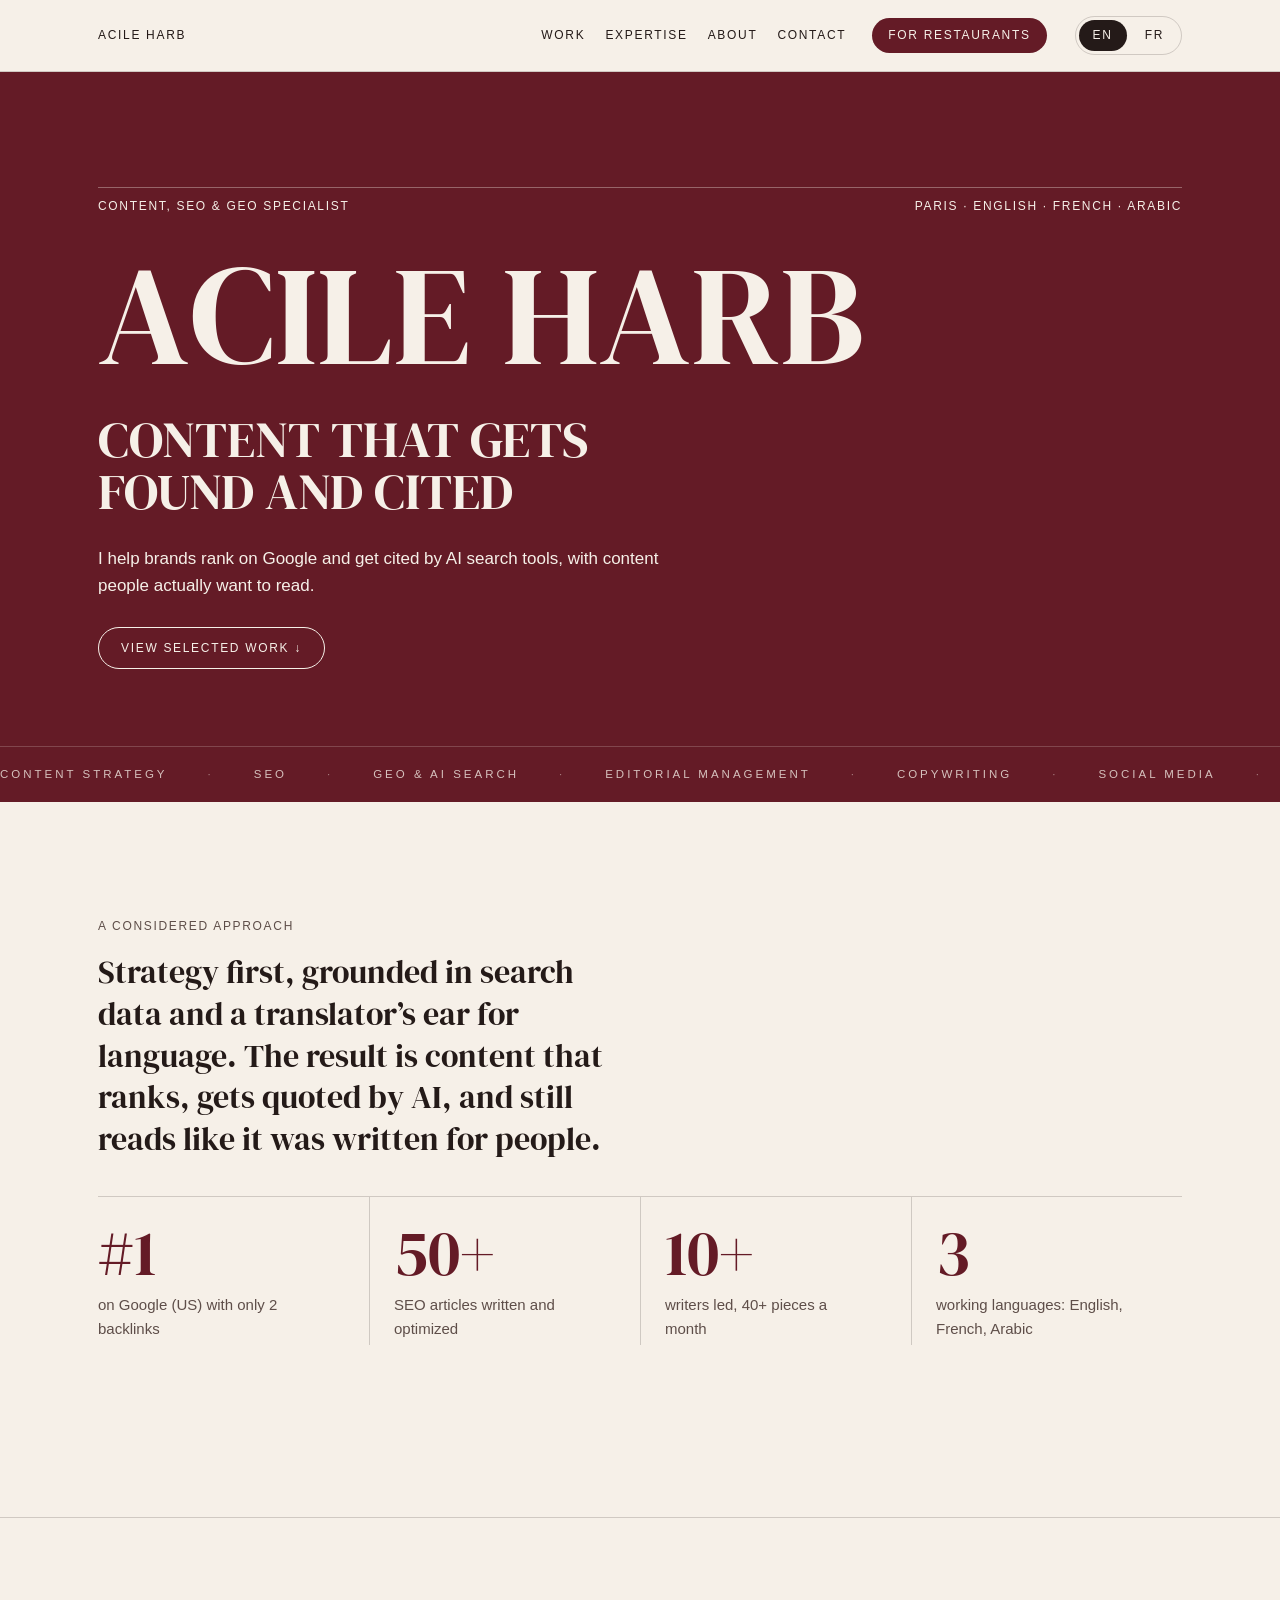
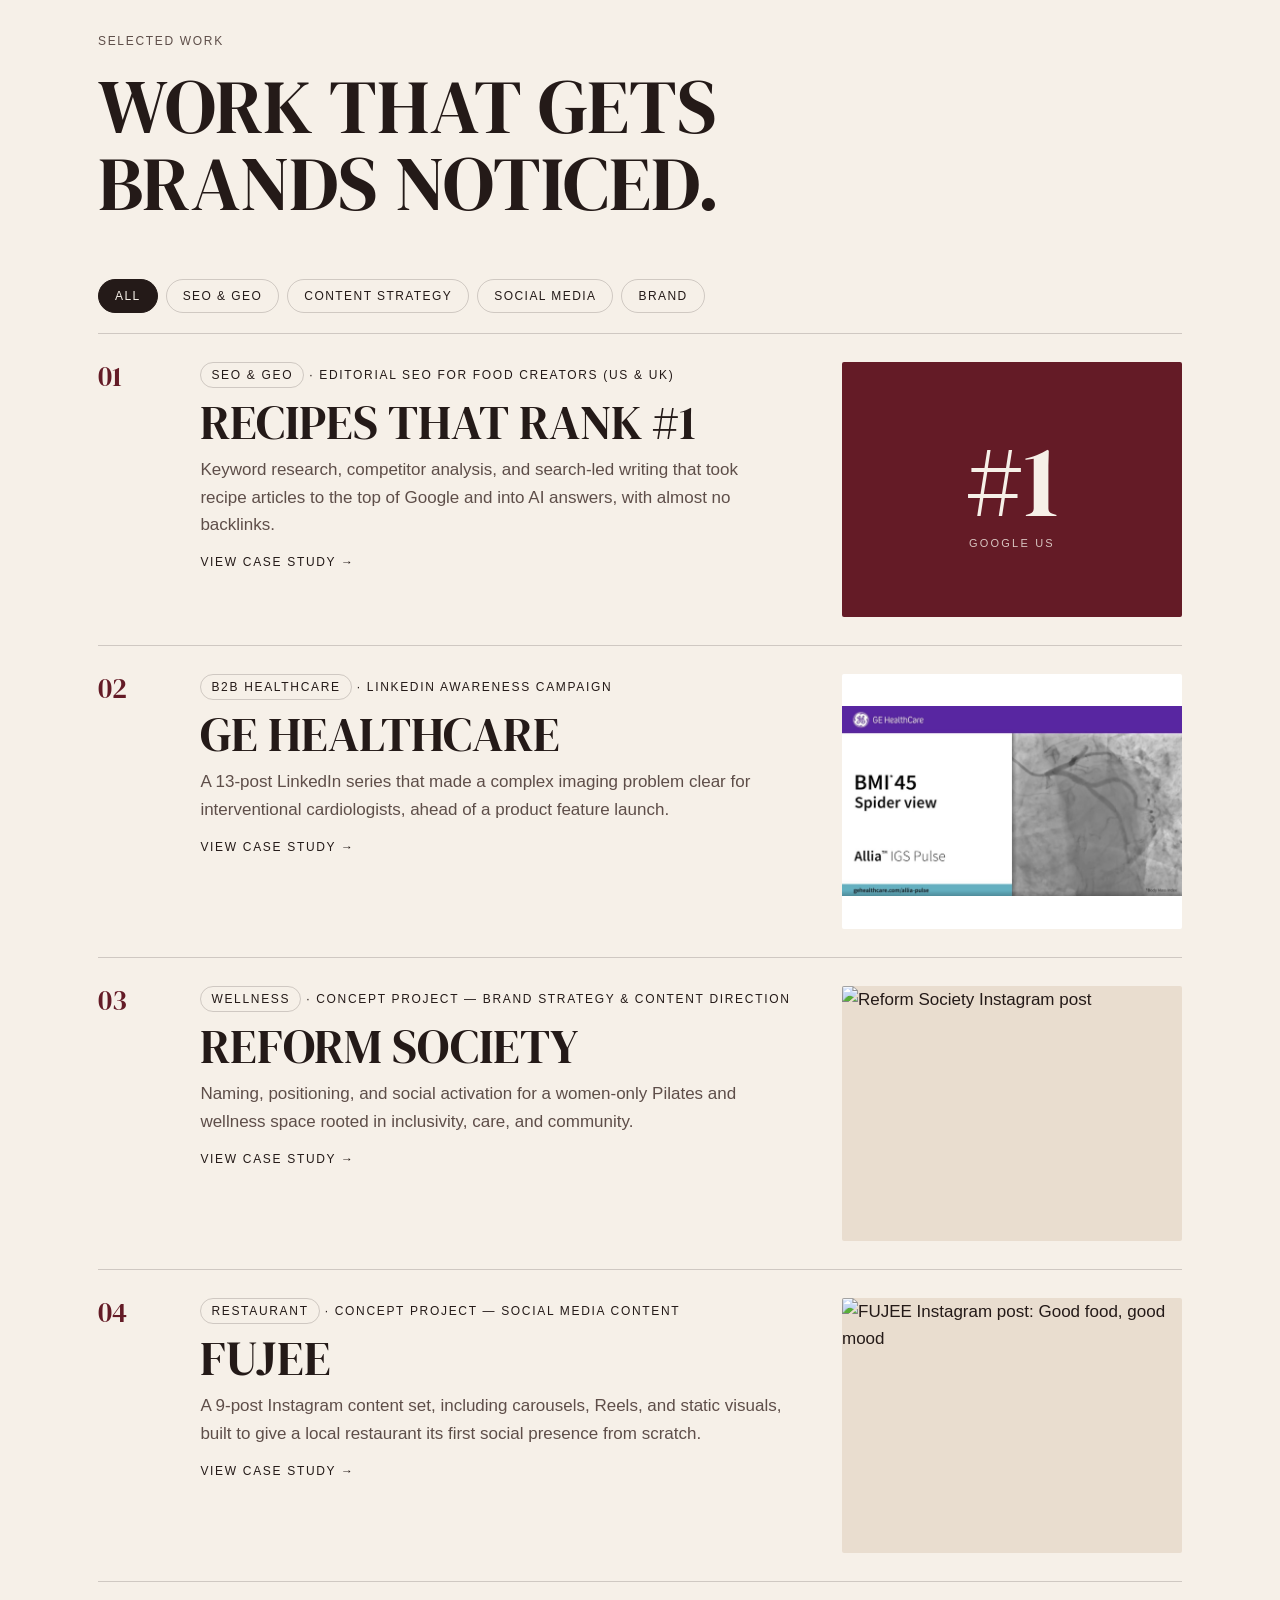
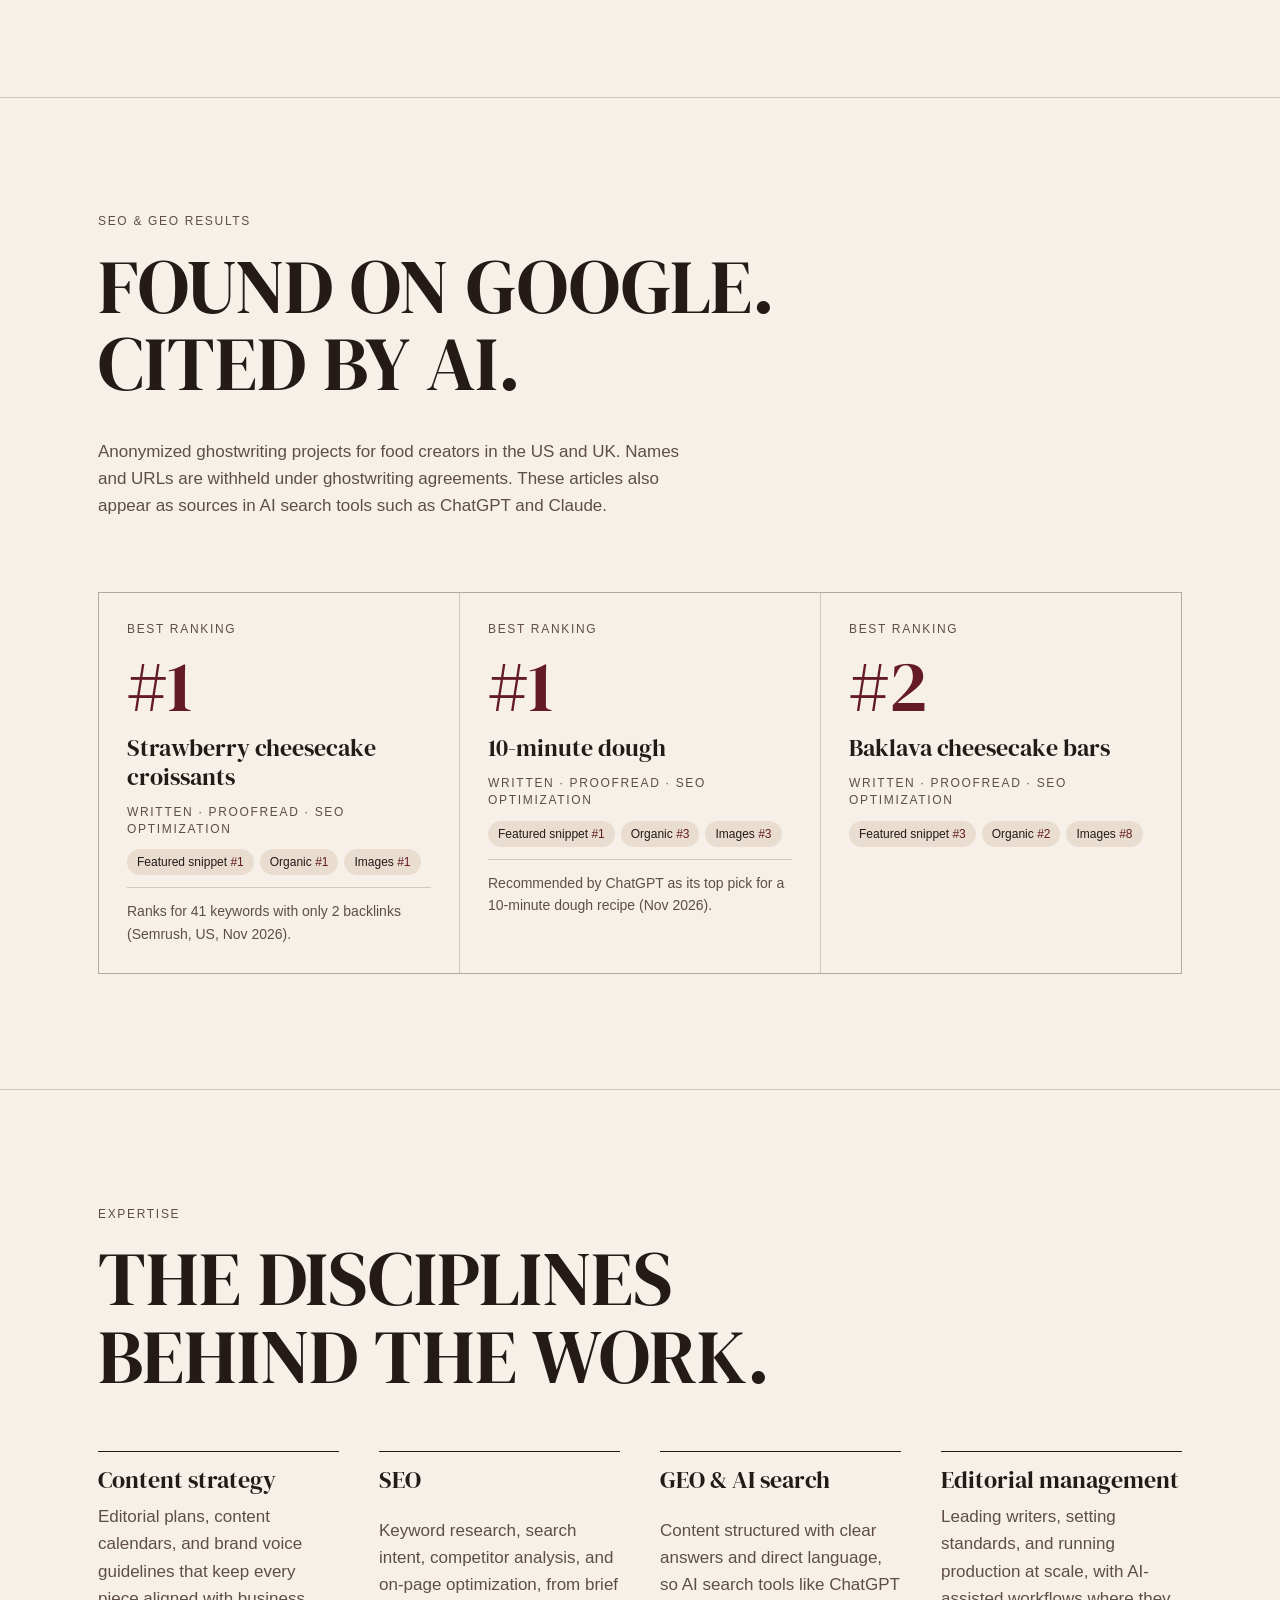
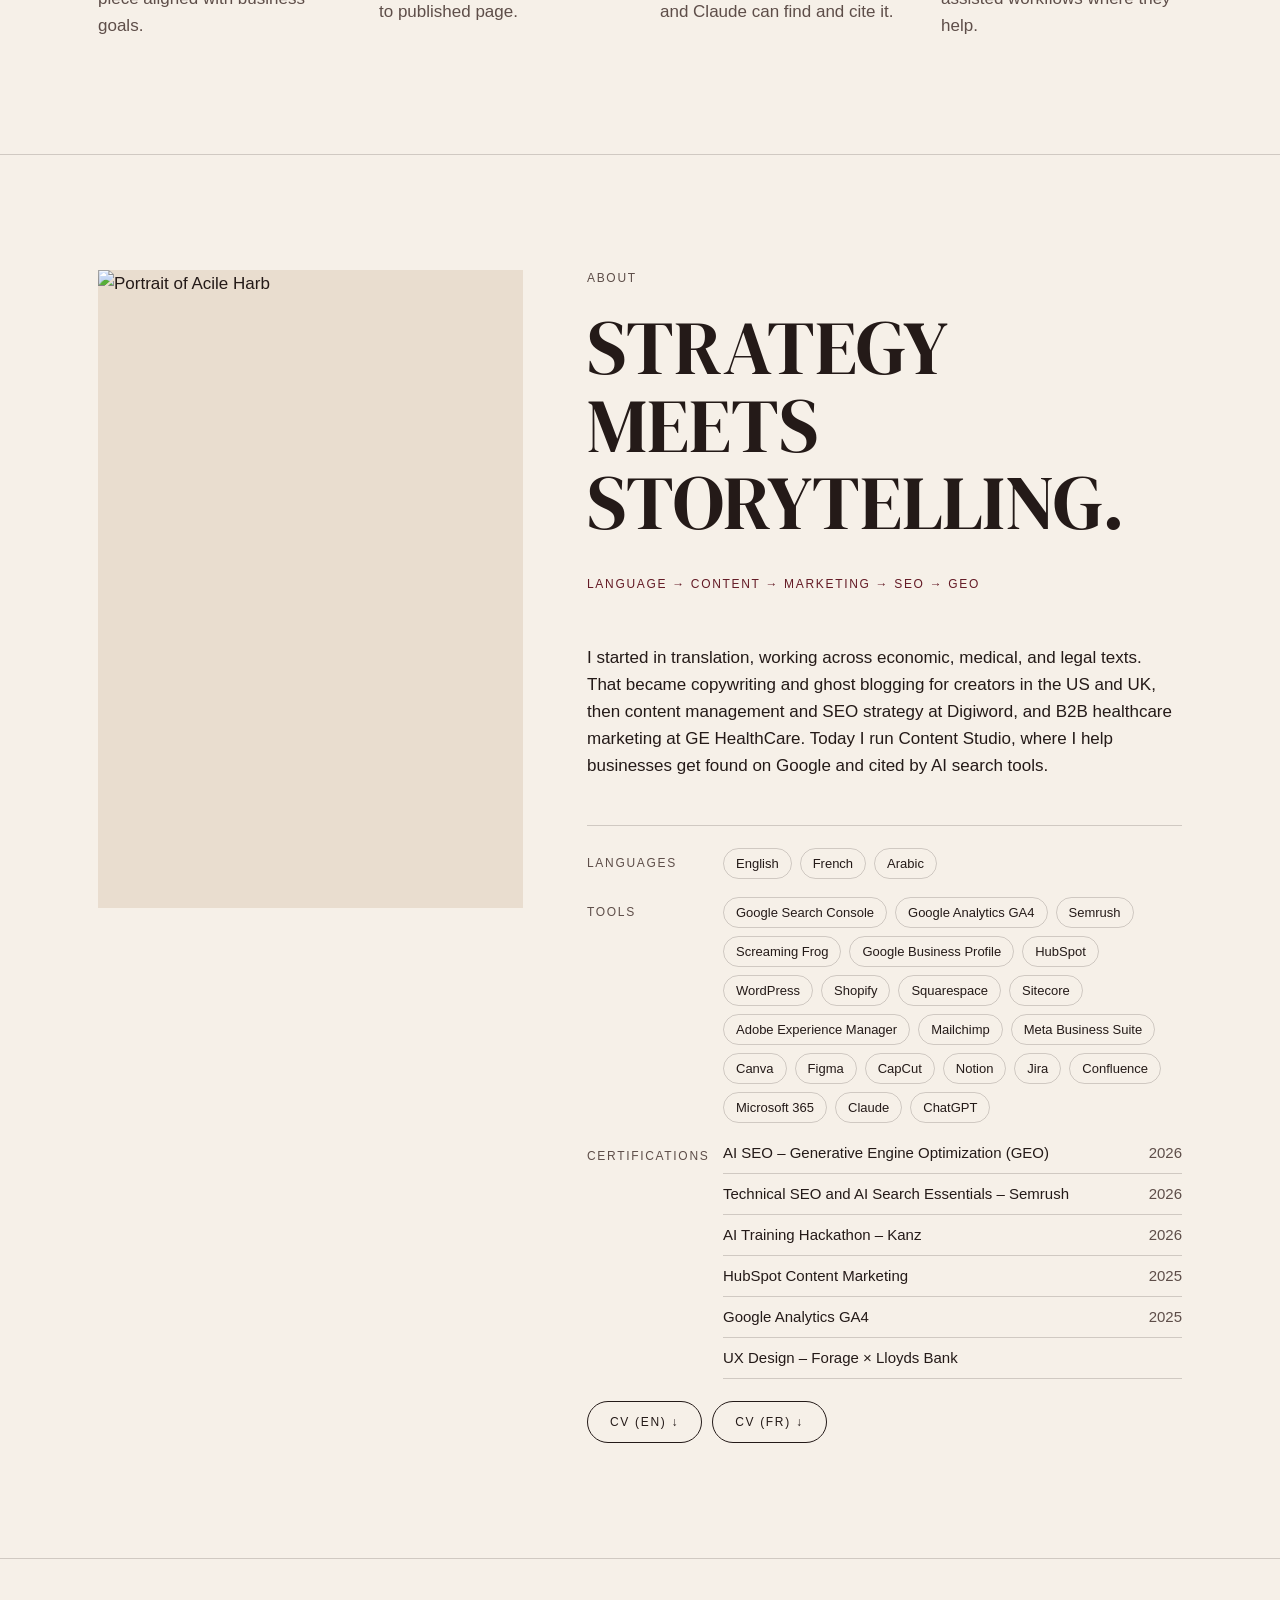
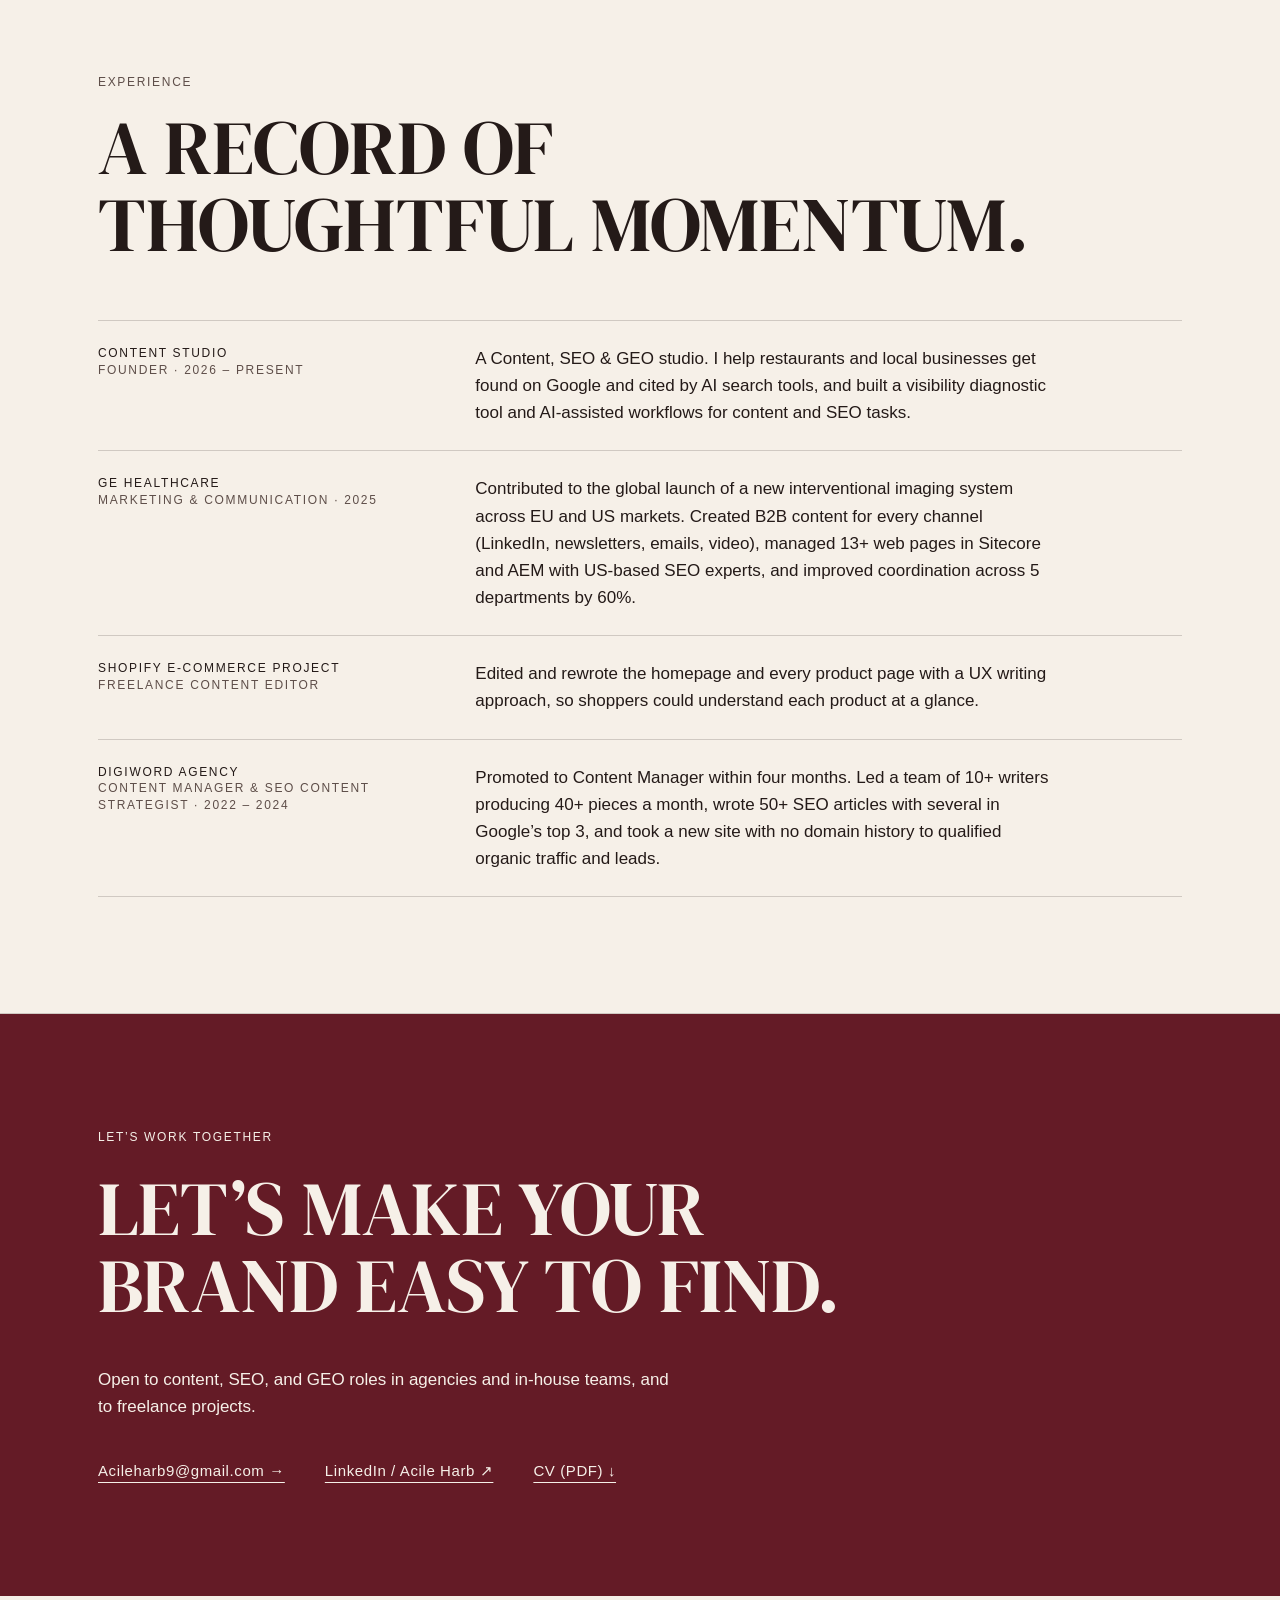
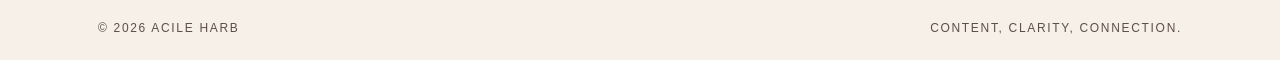
==== index.html @ 0e9652c8 "Image d'aperçu (LinkedIn) : Content, SEO & GEO Co-Authored-By: Claude Opus 5.5 <noreply@anthropic.co" ====
<!doctype html>
<html lang="en">
<head>
<meta charset="utf-8">
<meta name="viewport" content="width=device-width, initial-scale=1, viewport-fit=cover">
<title>Acile Harb — Content, SEO &amp; GEO</title>
<meta name="description" content="Acile Harb, Content, SEO & GEO specialist in Paris. Content that ranks on Google and gets cited by AI search tools.">
<meta property="og:title" content="Acile Harb — Content, SEO &amp; GEO">
<meta property="og:description" content="Content that ranks on Google and gets cited by AI search tools.">
<link rel="alternate" hreflang="en" href="https://acileharb.github.io/portfolio/">
<link rel="alternate" hreflang="fr" href="https://acileharb.github.io/portfolio/fr/">
<meta property="og:image" content="https://acileharb.github.io/portfolio/assets/img/og-image.png">
<meta property="og:image:width" content="1200">
<meta property="og:image:height" content="627">
<meta name="twitter:card" content="summary_large_image">
<link rel="preconnect" href="https://fonts.googleapis.com">
<link rel="stylesheet" href="https://fonts.googleapis.com/css2?family=DM+Serif+Display:ital@0;1&display=swap">
<link rel="stylesheet" href="https://api.fontshare.com/v2/css?f[]=satoshi@400,500&display=swap">
<link rel="stylesheet" href="assets/style.css?v=24">
</head>
<body>

<header class="site-header">
  <div class="wrap">
    <a href="index.html" class="label">Acile Harb</a>
    <nav class="label" aria-label="Main">
      <a href="#selected-work">Work</a>
      <a href="#expertise">Expertise</a>
      <a href="#about">About</a>
      <a href="#contact">Contact</a>
      <a class="nav-cta" href="restaurants.html"><span class="nav-long">For </span>restaurants</a>
      <span class="lang"><span aria-current="true">EN</span><a href="fr/index.html" hreflang="fr" lang="fr">FR</a></span>
    </nav>
  </div>
</header>

<section class="hero">
  <div class="wrap">
    <div class="rule label fade"><span>Content, SEO &amp; GEO specialist</span><span>Paris · English · French · Arabic</span></div>
    <h1 class="display" data-split>Acile Harb</h1>
    <p class="sub fade">Content that gets<br>found and cited</p>
    <p class="fade">I help brands rank on Google and get cited by AI search tools, with content people actually want to read.</p>
    <a class="btn fade" href="#selected-work">View selected work ↓</a>
  </div>
  <div class="tick" aria-hidden="true"><div class="tick-track"><span>Content strategy</span><span>SEO</span><span>GEO &amp; AI search</span><span>Editorial management</span><span>Copywriting</span><span>Social media</span><span>Content strategy</span><span>SEO</span><span>GEO &amp; AI search</span><span>Editorial management</span><span>Copywriting</span><span>Social media</span><span>Content strategy</span><span>SEO</span><span>GEO &amp; AI search</span><span>Editorial management</span><span>Copywriting</span><span>Social media</span><span>Content strategy</span><span>SEO</span><span>GEO &amp; AI search</span><span>Editorial management</span><span>Copywriting</span><span>Social media</span></div></div>
</section>

<section class="block">
  <div class="wrap block-head">
    <span class="label muted reveal">A considered approach</span>
    <p class="lede reveal" style="max-width:36ch;--d:.1s">Strategy first, grounded in search data and a translator’s ear for language. The result is content that ranks, gets quoted by AI, and still reads like it was written for people.</p>
    <div class="stats">
      <div class="stat reveal"><b data-count="1" data-from="9" data-prefix="#">#1</b><span>on Google (US) with only 2 backlinks</span></div>
      <div class="stat reveal" style="--d:.08s"><b data-count="50" data-suffix="+">50+</b><span>SEO articles written and optimized</span></div>
      <div class="stat reveal" style="--d:.16s"><b data-count="10" data-suffix="+">10+</b><span>writers led, 40+ pieces a month</span></div>
      <div class="stat reveal" style="--d:.24s"><b data-count="3">3</b><span>working languages: English, French, Arabic</span></div>
    </div>
  </div>
</section>

<section class="block" id="selected-work">
  <div class="wrap">
    <div class="block-head">
      <span class="label muted reveal">Selected work</span>
      <h2 class="display reveal">Work that gets brands noticed.</h2>
    </div>

    <div class="chips" role="group" aria-label="Filter projects">
      <button class="chip" data-filter="all" aria-pressed="true">All</button>
      <button class="chip" data-filter="seo" aria-pressed="false">SEO &amp; GEO</button>
      <button class="chip" data-filter="content" aria-pressed="false">Content strategy</button>
      <button class="chip" data-filter="social" aria-pressed="false">Social media</button>
      <button class="chip" data-filter="brand" aria-pressed="false">Brand</button>
    </div>

    <div class="work">
      <a class="work-item reveal" href="projets/seo-editorial.html" data-cat="seo content">
        <span class="num">01</span>
        <div class="meta">
          <span class="label"><span class="tag">SEO &amp; GEO</span> · Editorial SEO for food creators (US &amp; UK)</span>
          <h3>Recipes that rank #1</h3>
          <p>Keyword research, competitor analysis, and search-led writing that took recipe articles to the top of Google and into AI answers, with almost no backlinks.</p>
          <span class="label go">View case study →</span>
        </div>
        <div class="cover cover-type"><span>#1</span><small>Google US</small></div>
      </a>

      <a class="work-item reveal" href="projets/ge-healthcare.html" data-cat="content social">
        <span class="num">02</span>
        <div class="meta">
          <span class="label"><span class="tag">B2B healthcare</span> · LinkedIn awareness campaign</span>
          <h3>GE HealthCare</h3>
          <p>A 13-post LinkedIn series that made a complex imaging problem clear for interventional cardiologists, ahead of a product feature launch.</p>
          <span class="label go">View case study →</span>
        </div>
        <div class="cover cover-wide"><img src="assets/img/ge/post-1.jpg" alt="GE HealthCare Allia IGS Pulse LinkedIn visual: BMI 45 spider view" loading="lazy"></div>
      </a>

      <a class="work-item reveal" href="projets/reform-society.html" data-cat="brand social">
        <span class="num">03</span>
        <div class="meta">
          <span class="label"><span class="tag">Wellness</span> · Concept project — Brand strategy &amp; content direction</span>
          <h3>Reform Society</h3>
          <p>Naming, positioning, and social activation for a women-only Pilates and wellness space rooted in inclusivity, care, and community.</p>
          <span class="label go">View case study →</span>
        </div>
        <div class="cover"><img src="https://framerusercontent.com/images/gl4YspVm76AhEILXNoZHCLfUjk.png?width=1080&height=1350" alt="Reform Society Instagram post" loading="lazy"></div>
      </a>

      <a class="work-item reveal" href="projets/fujee.html" data-cat="social brand">
        <span class="num">04</span>
        <div class="meta">
          <span class="label"><span class="tag">Restaurant</span> · Concept project — Social media content</span>
          <h3>Fujee</h3>
          <p>A 9-post Instagram content set, including carousels, Reels, and static visuals, built to give a local restaurant its first social presence from scratch.</p>
          <span class="label go">View case study →</span>
        </div>
        <div class="cover"><img src="https://framerusercontent.com/images/0LRvVTp5ZH6KFp5UvTbIHyWdmE.png?width=1254&height=1254" alt="FUJEE Instagram post: Good food, good mood" loading="lazy"></div>
      </a>
    </div>
  </div>
</section>

<section class="block">
  <div class="wrap">
    <div class="block-head">
      <span class="label muted reveal">SEO &amp; GEO results</span>
      <h2 class="display reveal">Found on Google. Cited by AI.</h2>
      <p class="muted reveal">Anonymized ghostwriting projects for food creators in the US and UK. Names and URLs are withheld under ghostwriting agreements. These articles also appear as sources in AI search tools such as ChatGPT and Claude.</p>
    </div>
    <div class="results">
      <div class="result reveal">
        <span class="label muted">Best ranking</span>
        <span class="rank" data-count="1" data-from="9" data-prefix="#">#1</span>
        <h3>Strawberry cheesecake croissants</h3>
        <p class="label muted">Written · Proofread · SEO optimization</p>
        <div class="ranks"><span>Featured snippet <b>#1</b></span><span>Organic <b>#1</b></span><span>Images <b>#1</b></span></div>
        <p class="result-note">Ranks for 41 keywords with only 2 backlinks (Semrush, US, Nov 2026).</p>
      </div>
      <div class="result reveal" style="--d:.1s">
        <span class="label muted">Best ranking</span>
        <span class="rank" data-count="1" data-from="9" data-prefix="#">#1</span>
        <h3>10-minute dough</h3>
        <p class="label muted">Written · Proofread · SEO optimization</p>
        <div class="ranks"><span>Featured snippet <b>#1</b></span><span>Organic <b>#3</b></span><span>Images <b>#3</b></span></div>
        <p class="result-note">Recommended by ChatGPT as its top pick for a 10-minute dough recipe (Nov 2026).</p>
      </div>
      <div class="result reveal" style="--d:.2s">
        <span class="label muted">Best ranking</span>
        <span class="rank" data-count="2" data-from="9" data-prefix="#">#2</span>
        <h3>Baklava cheesecake bars</h3>
        <p class="label muted">Written · Proofread · SEO optimization</p>
        <div class="ranks"><span>Featured snippet <b>#3</b></span><span>Organic <b>#2</b></span><span>Images <b>#8</b></span></div>
      </div>
    </div>
  </div>
</section>

<section class="block" id="expertise">
  <div class="wrap">
    <div class="block-head">
      <span class="label muted">Expertise</span>
      <h2 class="display reveal">The disciplines behind the work.</h2>
    </div>
    <div class="expertise">
      <div class="reveal"><h3>Content strategy</h3><p>Editorial plans, content calendars, and brand voice guidelines that keep every piece aligned with business goals.</p></div>
      <div class="reveal" style="--d:.08s"><h3>SEO</h3><p>Keyword research, search intent, competitor analysis, and on-page optimization, from brief to published page.</p></div>
      <div class="reveal" style="--d:.16s"><h3>GEO &amp; AI search</h3><p>Content structured with clear answers and direct language, so AI search tools like ChatGPT and Claude can find and cite it.</p></div>
      <div class="reveal" style="--d:.24s"><h3>Editorial management</h3><p>Leading writers, setting standards, and running production at scale, with AI-assisted workflows where they help.</p></div>
    </div>
  </div>
</section>

<section class="block" id="about">
  <div class="wrap about">
    <img class="reveal" data-tilt src="https://framerusercontent.com/images/aFJLXjj2TDyu7xlsojrr72pBaU.png?width=1023&height=1537" alt="Portrait of Acile Harb" loading="lazy">
    <div class="reveal" style="display:grid;gap:22px;min-width:0;--d:.15s">
      <span class="label muted">About</span>
      <h2 class="display">Strategy meets storytelling.</h2>
      <p class="label" style="color:var(--wine)">Language → Content → Marketing → SEO → GEO</p>
      <p>I started in translation, working across economic, medical, and legal texts. That became copywriting and ghost blogging for creators in the US and UK, then content management and SEO strategy at Digiword, and B2B healthcare marketing at GE HealthCare. Today I run Content Studio, where I help businesses get found on Google and cited by AI search tools.</p>
      <dl class="about-facts">
        <div><dt class="label muted">Languages</dt><dd><ul class="chips-list"><li>English</li><li>French</li><li>Arabic</li></ul></dd></div>
        <div><dt class="label muted">Tools</dt><dd><ul class="chips-list"><li>Google Search Console</li><li>Google Analytics GA4</li><li>Semrush</li><li>Screaming Frog</li><li>Google Business Profile</li><li>HubSpot</li><li>WordPress</li><li>Shopify</li><li>Squarespace</li><li>Sitecore</li><li>Adobe Experience Manager</li><li>Mailchimp</li><li>Meta Business Suite</li><li>Canva</li><li>Figma</li><li>CapCut</li><li>Notion</li><li>Jira</li><li>Confluence</li><li>Microsoft 365</li><li>Claude</li><li>ChatGPT</li></ul></dd></div>
        <div><dt class="label muted">Certifications</dt><dd><ul class="cert-list"><li>AI SEO – Generative Engine Optimization (GEO) <span>2026</span></li><li>Technical SEO and AI Search Essentials – Semrush <span>2026</span></li><li>AI Training Hackathon – Kanz <span>2026</span></li><li>HubSpot Content Marketing <span>2025</span></li><li>Google Analytics GA4 <span>2025</span></li><li>UX Design – Forage × Lloyds Bank</li></ul></dd></div>
      </dl>
      <div class="downloads">
        <a class="btn btn-dark" href="assets/cv/Acile_Harb_CV_EN.pdf" target="_blank" rel="noopener">CV (EN) ↓</a>
        <a class="btn btn-dark" href="assets/cv/Acile_Harb_CV_FR.pdf" target="_blank" rel="noopener">CV (FR) ↓</a>
      </div>
    </div>
  </div>
</section>

<section class="block">
  <div class="wrap">
    <div class="block-head">
      <span class="label muted">Experience</span>
      <h2 class="display reveal">A record of thoughtful momentum.</h2>
    </div>
    <div class="xp">
      <div class="reveal">
        <p class="label">Content Studio<br><span class="muted">Founder · 2026 – present</span></p>
        <p>A Content, SEO &amp; GEO studio. I help restaurants and local businesses get found on Google and cited by AI search tools, and built a visibility diagnostic tool and AI-assisted workflows for content and SEO tasks.</p>
      </div>
      <div class="reveal">
        <p class="label">GE HealthCare<br><span class="muted">Marketing &amp; communication · 2025</span></p>
        <p>Contributed to the global launch of a new interventional imaging system across EU and US markets. Created B2B content for every channel (LinkedIn, newsletters, emails, video), managed 13+ web pages in Sitecore and AEM with US-based SEO experts, and improved coordination across 5 departments by 60%.</p>
      </div>
      <div class="reveal">
        <p class="label">Shopify e-commerce project<br><span class="muted">Freelance content editor</span></p>
        <p>Edited and rewrote the homepage and every product page with a UX writing approach, so shoppers could understand each product at a glance.</p>
      </div>
      <div class="reveal">
        <p class="label">Digiword Agency<br><span class="muted">Content manager &amp; SEO content strategist · 2022 – 2024</span></p>
        <p>Promoted to Content Manager within four months. Led a team of 10+ writers producing 40+ pieces a month, wrote 50+ SEO articles with several in Google’s top 3, and took a new site with no domain history to qualified organic traffic and leads.</p>
      </div>
    </div>
  </div>
</section>

<section class="contact" id="contact">
  <div class="wrap">
    <span class="label">Let’s work together</span>
    <h2 class="display reveal">Let’s make your brand easy to find.</h2>
    <p>Open to content, SEO, and GEO roles in agencies and in-house teams, and to freelance projects.</p>
    <div class="links">
      <a class="mail" href="mailto:acileharb9@gmail.com">Acileharb9@gmail.com →</a>
      <a class="mail" href="https://www.linkedin.com/in/acile-harb" target="_blank" rel="noopener">LinkedIn / Acile Harb ↗</a>
      <a class="mail" href="assets/cv/Acile_Harb_CV_EN.pdf" target="_blank" rel="noopener">CV (PDF) ↓</a>
    </div>
  </div>
</section>

<footer class="site-footer label muted">
  <div class="wrap"><span>© 2026 Acile Harb</span><span>Content, clarity, connection.</span></div>
</footer>

<script src="assets/site.js?v=24" defer></script>
</body>
</html>
---- assets/style.css ----
/* Acile Harb — portfolio
   Layout: editorial single column, burgundy hero band, paper ground, numbered sections. */
:root {
  --paper: #F6F0E8;
  --sand: #E9DDCF;
  --ink: #241A18;
  --ink-soft: #5E4E49;
  --wine: #641B26;
  --wine-ink: #F6F0E8;
  --line: rgba(36, 26, 24, .18);
  --display: "DM Serif Display", Georgia, "Times New Roman", serif;
  --body: "Satoshi", "Helvetica Neue", Arial, sans-serif;
  --max: 1180px;
  --gutter: clamp(16px, 4vw, 48px);
}
@media (prefers-color-scheme: dark) {
  :root:not([data-theme="light"]) {
    --paper: #1C1413; --sand: #2A1F1D; --ink: #F1E8DE; --ink-soft: #BFAFA6;
    --wine: #7A2532; --wine-ink: #F6F0E8; --line: rgba(241, 232, 222, .18);
    color-scheme: dark;
  }
}
:root[data-theme="dark"] {
  --paper: #1C1413; --sand: #2A1F1D; --ink: #F1E8DE; --ink-soft: #BFAFA6;
  --wine: #7A2532; --wine-ink: #F6F0E8; --line: rgba(241, 232, 222, .18);
  color-scheme: dark;
}

* { box-sizing: border-box; }
[hidden] { display: none !important; }
html { scroll-behavior: smooth; }
body {
  margin: 0; background: var(--paper); color: var(--ink);
  font: 400 17px/1.6 var(--body);
  -webkit-font-smoothing: antialiased;
}
img, video { max-width: 100%; display: block; }
a { color: inherit; }
a:focus-visible, button:focus-visible { outline: 2px solid var(--wine); outline-offset: 3px; }

.wrap { max-width: var(--max); margin: 0 auto; padding-inline: var(--gutter); }

/* Labels & type scale */
.label {
  font: 500 12px/1.4 var(--body); letter-spacing: .14em; text-transform: uppercase;
}
.display {
  font-family: var(--display); font-weight: 400; line-height: 1.02;
  letter-spacing: 0; text-wrap: balance; margin: 0;
}
h2.display { font-size: clamp(38px, 6vw, 76px); text-transform: uppercase; }
h3 { font: 400 24px/1.2 var(--display); margin: 0; }
.lede {
  font: 400 clamp(22px, 2.6vw, 32px)/1.3 var(--display);
  max-width: 30ch; margin: 0; text-wrap: balance;
}
p { max-width: 62ch; }
.muted { color: var(--ink-soft); }

/* Header */
.site-header {
  position: sticky; top: env(safe-area-inset-top, 0px); z-index: 10;
  background: var(--paper); border-bottom: 1px solid var(--line);
}
.site-header .wrap { display: flex; justify-content: space-between; align-items: center; gap: 16px; padding-block: 16px; }
.site-header a { text-decoration: none; }
.site-header nav { display: flex; gap: 20px; flex-wrap: wrap; }
.site-header nav a:hover { color: var(--wine); }
.site-header nav { align-items: center; }
.nav-cta {
  margin-left: 6px; padding: 9px 16px; border-radius: 999px; text-decoration: none;
  background: var(--wine); color: var(--wine-ink) !important; transition: background .2s, transform .2s;
}
.nav-cta:hover { background: var(--ink); transform: translateY(-1px); }
.pillars .btn-cta { margin-top: 10px; padding: 11px 18px; font-size: 11px; letter-spacing: .12em; white-space: nowrap; justify-self: start; }
.hero-ctas { display: flex; flex-wrap: wrap; gap: 12px; }
.btn-solid { background: var(--wine-ink); color: var(--wine); border-color: var(--wine-ink); }
.hero .btn-solid:hover { background: transparent; color: var(--wine-ink); }
@media (max-width: 760px) {
  .site-header .wrap > a { white-space: nowrap; }
  .site-header nav { flex-wrap: nowrap; gap: 8px; }
  .site-header nav > a:not(.nav-cta) { display: none; }
  .nav-cta { margin-left: 0; padding: 8px 12px; font-size: 10px; white-space: nowrap; }
  .lang { margin-left: 0; }
  .lang > * { padding: 6px 10px; }
  .nav-long { display: none; }
  .site-header .wrap > a { letter-spacing: .1em; }
}
.lang { display: inline-flex; gap: 4px; padding: 3px; margin-left: 8px; border: 1px solid var(--line); border-radius: 999px; }
.lang > * { padding: 7px 14px; border-radius: 999px; text-decoration: none; transition: background .2s, color .2s; }
.lang [aria-current] { background: var(--ink); color: var(--paper); }
.lang a:hover { background: var(--sand); color: var(--ink); }
@media (max-width: 560px) { .site-header nav { gap: 12px; font-size: 11px; } }

/* Hero */
.hero { background: var(--wine); color: var(--wine-ink); }
.hero .wrap { padding-block: clamp(48px, 9vw, 120px) clamp(40px, 6vw, 80px); display: grid; gap: 28px; }
.hero .rule { border-top: 1px solid rgba(246, 240, 232, .35); padding-top: 10px; display: flex; justify-content: space-between; gap: 16px; }
.hero h1 { font-size: clamp(56px, 11vw, 150px); text-transform: uppercase; }
.hero .sub { font: 400 clamp(26px, 4vw, 52px)/1 var(--display); text-transform: uppercase; margin: 0; }
.hero p { margin: 0; }
.btn {
  display: inline-flex; align-items: center; gap: 10px; width: fit-content;
  padding: 14px 22px; border: 1px solid currentColor; border-radius: 999px;
  text-decoration: none; font: 500 12px/1 var(--body); letter-spacing: .14em; text-transform: uppercase;
  transition: background .2s, color .2s;
}
.hero .btn:hover { background: var(--wine-ink); color: var(--wine); }

/* Sections */
section.block { padding-block: clamp(56px, 9vw, 120px); border-bottom: 1px solid var(--line); }
.block-head { display: grid; gap: 18px; margin-bottom: clamp(32px, 5vw, 56px); }

/* Work list */
.work { display: grid; gap: 0; border-top: 1px solid var(--line); }
.work-item {
  display: grid; grid-template-columns: 64px minmax(0, 1fr) minmax(0, 340px);
  gap: clamp(16px, 3vw, 40px); align-items: start;
  padding-block: 28px; border-bottom: 1px solid var(--line);
  text-decoration: none;
}
.work-item .num { font: 400 28px/1 var(--display); color: var(--wine); }
.work-item h3 { font-size: clamp(30px, 4vw, 48px); text-transform: uppercase; line-height: 1; }
.work-item .meta { display: grid; gap: 10px; min-width: 0; }
.work-item p { margin: 0; color: var(--ink-soft); }
.work-item .go { margin-top: 6px; }
.work-item .cover { aspect-ratio: 4 / 3; overflow: hidden; background: var(--sand); border-radius: 2px; }
.work-item .cover img { width: 100%; height: 100%; object-fit: cover; transition: transform .6s ease; }
.work-item:hover .cover img { transform: scale(1.04); }
.work-item:hover h3 { color: var(--wine); }
.tag { display: inline-block; padding: 4px 10px; border: 1px solid var(--line); border-radius: 999px; }
@media (max-width: 760px) {
  .work-item { grid-template-columns: minmax(0, 1fr); }
  .work-item .num { font-size: 20px; }
}

/* Results */
.results { display: grid; grid-template-columns: repeat(auto-fit, minmax(240px, 1fr)); gap: 1px; background: var(--line); border: 1px solid var(--line); }
.result { background: var(--paper); padding: 28px; display: grid; gap: 12px; align-content: start; }
.result .rank { font: 400 72px/1 var(--display); color: var(--wine); font-variant-numeric: tabular-nums; }
.result p { margin: 0; }

/* About */
.about { display: grid; grid-template-columns: minmax(0, 5fr) minmax(0, 7fr); gap: clamp(28px, 5vw, 72px); align-items: start; }
.about img { width: 100%; aspect-ratio: 2 / 3; object-fit: cover; background: var(--sand); }
@media (max-width: 760px) { .about { grid-template-columns: minmax(0, 1fr); } .about img { max-width: 360px; } }

.about-facts { margin: 6px 0 0; display: grid; gap: 18px; border-top: 1px solid var(--line); padding-top: 22px; }
.about-facts div { display: grid; grid-template-columns: 120px minmax(0, 1fr); gap: 16px; align-items: start; }
.about-facts dt { padding-top: 7px; }
.about-facts dd { margin: 0; min-width: 0; }
.chips-list { list-style: none; margin: 0; padding: 0; display: flex; flex-wrap: wrap; gap: 8px; }
.chips-list li { font: 500 13px/1 var(--body); padding: 8px 12px; border: 1px solid var(--line); border-radius: 999px; }
@media (max-width: 560px) { .about-facts div { grid-template-columns: minmax(0, 1fr); gap: 8px; } .about-facts dt { padding-top: 0; } }
.expertise { display: grid; grid-template-columns: repeat(auto-fit, minmax(240px, 1fr)); gap: 28px 40px; }
.expertise div { border-top: 1px solid var(--ink); padding-top: 14px; display: grid; gap: 8px; }
.expertise p { margin: 0; color: var(--ink-soft); }

.xp { display: grid; gap: 0; border-top: 1px solid var(--line); }
.xp div { display: grid; grid-template-columns: minmax(0, 4fr) minmax(0, 8fr); gap: 24px; padding-block: 24px; border-bottom: 1px solid var(--line); }
.xp p { margin: 0; }
@media (max-width: 760px) { .xp div { grid-template-columns: minmax(0, 1fr); gap: 8px; } }

/* Contact / footer */
.contact { background: var(--wine); color: var(--wine-ink); }
.contact .wrap { padding-block: clamp(56px, 9vw, 120px); display: grid; gap: 24px; }
.contact .mail { font: 500 15px/1.3 var(--body); letter-spacing: .04em; width: fit-content; text-decoration: underline; text-decoration-thickness: 1px; text-underline-offset: 6px; overflow-wrap: anywhere; transition: opacity .2s; }
.contact .mail:hover { opacity: .75; }
.contact .links { display: flex; gap: 12px 40px; flex-wrap: wrap; align-items: baseline; }
.site-footer .wrap { display: flex; justify-content: space-between; gap: 16px; flex-wrap: wrap; padding-block: 24px; }

/* ===== Project pages ===== */
.p-hero .wrap { padding-block: clamp(40px, 7vw, 96px) clamp(32px, 5vw, 64px); display: grid; gap: 22px; }
.p-hero h1 { font-size: clamp(64px, 14vw, 190px); text-transform: uppercase; }
.p-hero .intro { font-size: 19px; max-width: 64ch; margin: 0; }
.back { text-decoration: none; }
.back:hover { color: var(--wine); }

.facts { display: grid; grid-template-columns: repeat(auto-fit, minmax(200px, 1fr)); gap: 1px; background: var(--line); border: 1px solid var(--line); }
.facts div { background: var(--paper); padding: 20px; display: grid; gap: 6px; }
.facts strong { font: 400 20px/1.25 var(--display); }

.swatches { display: flex; flex-wrap: wrap; gap: 12px; }
.swatch { width: 84px; display: grid; gap: 6px; }
.swatch span { aspect-ratio: 1; border-radius: 50%; border: 1px solid var(--line); }

.feed { display: grid; grid-template-columns: repeat(3, minmax(0, 1fr)); gap: clamp(6px, 1vw, 12px); }
.feed figure { margin: 0; position: relative; aspect-ratio: 4 / 5; overflow: hidden; background: var(--sand); }
.feed img, .feed video { width: 100%; height: 100%; object-fit: cover; }
.feed figcaption {
  position: absolute; left: 8px; bottom: 8px; padding: 4px 8px;
  background: rgba(36, 26, 24, .72); color: #F6F0E8; border-radius: 2px;
}
@media (max-width: 560px) { .feed { grid-template-columns: repeat(2, minmax(0, 1fr)); } }

.pair { display: grid; grid-template-columns: repeat(auto-fit, minmax(260px, 1fr)); gap: clamp(16px, 3vw, 40px); align-items: start; }
.pair figure { margin: 0; background: var(--sand); }
.pair img, .pair video { width: 100%; }

.reels { display: grid; grid-template-columns: repeat(auto-fit, minmax(220px, 320px)); gap: clamp(16px, 3vw, 32px); justify-content: center; }
.reels video { width: 100%; aspect-ratio: 9 / 16; object-fit: cover; background: var(--sand); }

.marks { display: grid; grid-template-columns: repeat(auto-fit, minmax(200px, 1fr)); gap: 16px; }
.marks figure { margin: 0; display: grid; gap: 10px; }
.marks img { width: 100%; aspect-ratio: 1; object-fit: contain; background: var(--sand); }

.next { display: grid; gap: 10px; text-decoration: none; padding-block: clamp(48px, 8vw, 96px); }
.next .display { font-size: clamp(44px, 8vw, 110px); text-transform: uppercase; }
.next:hover .display { color: var(--wine); }


/* ===== Interactions ===== */
.progress { position: fixed; top: 0; left: 0; right: 0; height: 3px; background: var(--wine); transform-origin: 0 50%; transform: scaleX(0); z-index: 50; }
.site-header { transition: box-shadow .3s; }
.site-header.scrolled { box-shadow: 0 6px 24px -18px rgba(36, 26, 24, .5); }

/* Hero letters */
[data-split] .ch { display: inline-block; }
.js [data-split] .ch { animation: rise .9s cubic-bezier(.2, .8, .2, 1) both; animation-delay: calc(var(--i) * 45ms + 100ms); }
@keyframes rise { from { transform: translateY(60%); opacity: 0; } to { transform: none; opacity: 1; } }
.js .hero .fade { animation: fadeUp .9s .55s cubic-bezier(.2, .8, .2, 1) both; }
@keyframes fadeUp { from { transform: translateY(16px); opacity: 0; } to { transform: none; opacity: 1; } }

/* Scroll reveal */
.js .reveal { opacity: 0; transform: translateY(28px); transition: opacity .8s ease, transform .8s cubic-bezier(.2, .8, .2, 1); transition-delay: var(--d, 0s); }
.js .reveal.in { opacity: 1; transform: none; }


/* Hero ticker: slow, quiet, built into the hero */
.tick { border-top: 1px solid rgba(246, 240, 232, .2); overflow: hidden; }
.tick-track { display: flex; width: max-content; animation: drift 90s linear infinite; }
.tick-track span { font: 500 11.5px/1 var(--body); letter-spacing: .26em; text-transform: uppercase; padding-block: 22px; white-space: nowrap; color: var(--wine-ink); opacity: .78; }
.tick-track span::after { content: "·"; margin-inline: 40px; opacity: .6; }
@keyframes drift { to { transform: translateX(-50%); } }
@media (prefers-reduced-motion: reduce) { .tick-track { animation: none; } }

/* Filters */
.chips { display: flex; flex-wrap: wrap; gap: 8px; margin-bottom: 20px; }
.chip {
  font: 500 12px/1 var(--body); letter-spacing: .12em; text-transform: uppercase; color: var(--ink);
  background: none; border: 1px solid var(--line); border-radius: 999px; padding: 10px 16px; cursor: pointer;
  transition: background .2s, color .2s, border-color .2s;
}
.chip:hover { border-color: var(--ink); }
.chip[aria-pressed="true"] { background: var(--ink); color: var(--paper); border-color: var(--ink); }

/* Work row hover */
.work-item { position: relative; transition: padding .35s ease; }
.work-item::before { content: ""; position: absolute; inset: 0; background: var(--sand); transform: scaleY(0); transform-origin: bottom; transition: transform .4s cubic-bezier(.2, .8, .2, 1); z-index: -1; }
.work-item:hover::before { transform: scaleY(1); }
.work-item .go { display: inline-flex; gap: 8px; transition: gap .3s; }
.work-item:hover .go { gap: 16px; color: var(--wine); }
.work { isolation: isolate; }


/* Result chips */
.result .ranks { display: flex; flex-wrap: wrap; gap: 6px; }
.result .ranks span { font: 500 12px/1 var(--body); padding: 7px 10px; border-radius: 999px; background: var(--sand); }
.result .ranks b { color: var(--wine); font-weight: 500; }
.result { transition: background .3s; }
.result:hover { background: var(--sand); }
.result:hover .ranks span { background: var(--paper); }

/* Copy button */
.copy { background: none; border: 1px solid currentColor; color: inherit; border-radius: 999px; padding: 10px 16px; cursor: pointer; font: 500 12px/1 var(--body); letter-spacing: .12em; text-transform: uppercase; }
.copy:hover { background: var(--wine-ink); color: var(--wine); }

/* Feed hover + lightbox */
.feed figure { cursor: zoom-in; }
.feed figure:focus { outline: none; }
.feed figure:focus-visible { outline: 2px solid var(--wine); outline-offset: 3px; }
.feed figure img, .feed figure video { transition: transform .6s cubic-bezier(.2, .8, .2, 1), filter .4s; }
.feed figure:hover img, .feed figure:hover video { transform: scale(1.06); }
.feed:hover figure:not(:hover) img, .feed:hover figure:not(:hover) video { filter: saturate(.6) brightness(.85); }
.lightbox { position: fixed; inset: 0; z-index: 100; background: rgba(20, 12, 11, .97); display: grid; grid-template-columns: auto minmax(0, 1fr) auto; grid-template-rows: minmax(0, 1fr); align-items: center; gap: 12px; padding: calc(56px + env(safe-area-inset-top, 0px)) 16px calc(48px + env(safe-area-inset-bottom, 0px)); animation: fadeIn .25s ease; }
@keyframes fadeIn { from { opacity: 0; } }
.lb-stage { height: 100%; min-height: 0; min-width: 0; display: flex; align-items: center; justify-content: center; }
.lb-stage img, .lb-stage video { width: auto; height: auto; max-height: calc(100vh - 150px); max-height: calc(100dvh - 150px); max-width: min(100%, 900px); object-fit: contain; animation: zoomIn .35s cubic-bezier(.2, .8, .2, 1); }
@keyframes zoomIn { from { transform: scale(.94); opacity: 0; } }
.lb-nav, .lb-close { background: none; border: 1px solid rgba(246, 240, 232, .4); color: #F6F0E8; border-radius: 999px; cursor: pointer; }
.lb-nav { width: 48px; height: 48px; font-size: 20px; }
.lb-nav:hover, .lb-close:hover { background: #F6F0E8; color: #241A18; }
.lb-close { position: absolute; top: calc(12px + env(safe-area-inset-top, 0px)); right: 16px; padding: 10px 16px; }
.lb-count { position: absolute; bottom: calc(12px + env(safe-area-inset-bottom, 0px)); left: 0; right: 0; text-align: center; color: #F6F0E8; margin: 0; max-width: none; }
@media (max-width: 560px) { .lb-nav { display: none; } .lightbox { grid-template-columns: minmax(0, 1fr); } }

/* Pillars */
.pillars { display: grid; grid-template-columns: repeat(auto-fit, minmax(240px, 1fr)); gap: 1px; background: var(--line); border: 1px solid var(--line); counter-reset: p; }
.pillars div { background: var(--paper); padding: 28px; display: grid; gap: 10px; align-content: start; transition: background .3s, color .3s; }
.pillars div:hover { background: var(--wine); color: var(--wine-ink); }
.pillars div:hover p { color: inherit; }
.pillars p { margin: 0; }

[data-tilt] { transition: transform .4s cubic-bezier(.2, .8, .2, 1); will-change: transform; }

@media (prefers-reduced-motion: reduce) {
  .js .reveal { opacity: 1; transform: none; }
  .js [data-split] .ch, .js .hero .fade { animation: none; }
}

/* ===== Portfolio v2 additions ===== */
.stats { display: grid; grid-template-columns: repeat(4, minmax(0, 1fr)); border-top: 1px solid var(--line); margin-top: 18px; }
.stat { display: grid; gap: 8px; align-content: start; padding: 24px 24px 4px 0; }
.stat + .stat { padding-left: 24px; border-left: 1px solid var(--line); }
.stat b { font: 400 clamp(40px, 5vw, 64px)/1 var(--display); color: var(--wine); font-variant-numeric: tabular-nums; }
.stat span { color: var(--ink-soft); font-size: 15px; max-width: 24ch; }
@media (max-width: 760px) {
  .stats { grid-template-columns: repeat(2, minmax(0, 1fr)); }
  .stat:nth-child(3) { padding-left: 0; border-left: 0; }
  .stat:nth-child(n+3) { border-top: 1px solid var(--line); }
}
.work-item .cover-type { background: var(--wine); color: var(--wine-ink); display: grid; place-content: center; text-align: center; gap: 6px; }
.cover-type span { font: 400 clamp(64px, 8vw, 110px)/1 var(--display); }
.cover-type small { font: 500 11px/1 var(--body); letter-spacing: .2em; text-transform: uppercase; opacity: .8; }
.result-note { font-size: 14px; color: var(--ink-soft); border-top: 1px solid var(--line); padding-top: 12px; }
.cert-list { list-style: none; margin: 0; padding: 0; display: grid; gap: 8px; }
.cert-list li { font-size: 15px; display: flex; justify-content: space-between; gap: 16px; border-bottom: 1px solid var(--line); padding-bottom: 8px; }
.cert-list li span { color: var(--ink-soft); font-variant-numeric: tabular-nums; }
.downloads { display: flex; flex-wrap: wrap; gap: 10px; }
.btn-dark { color: var(--ink); }
.btn-dark:hover { background: var(--ink); color: var(--paper); }
.edu { display: grid; gap: 8px; margin-top: 32px; }
.edu p { margin: 0; }

.work-item .cover-wide { background: #fff; display: grid; place-items: center; }
.work-item .cover-wide img { height: auto; object-fit: contain; }

/* Case study pages */
.case-section { display: grid; grid-template-columns: minmax(0, 4fr) minmax(0, 8fr); gap: clamp(20px, 4vw, 64px); align-items: start; }
.case-section > div { min-width: 0; display: grid; gap: 16px; }
.case-section p { margin: 0; }
@media (max-width: 760px) { .case-section { grid-template-columns: minmax(0, 1fr); } }
.steps { list-style: none; margin: 0; padding: 0; display: grid; gap: 0; counter-reset: s; border-top: 1px solid var(--line); }
.steps li { counter-increment: s; display: grid; grid-template-columns: 56px minmax(0, 1fr); gap: 12px; padding: 20px 0; border-bottom: 1px solid var(--line); }
.steps li::before { content: counter(s, decimal-leading-zero); font: 400 26px/1 var(--display); color: var(--wine); }
.steps h3 { margin-bottom: 6px; }
.steps p { margin: 0; color: var(--ink-soft); }
.data-card { background: var(--wine); color: var(--wine-ink); padding: clamp(24px, 4vw, 48px); display: grid; gap: 28px; border-radius: 2px; }
.data-card .head { display: flex; justify-content: space-between; gap: 16px; flex-wrap: wrap; border-bottom: 1px solid rgba(246, 240, 232, .25); padding-bottom: 16px; }
.data-card .kpis { display: grid; grid-template-columns: repeat(4, minmax(0, 1fr)); gap: 24px; }
.data-card .kpis div { display: grid; gap: 6px; }
.data-card .kpis b { font: 400 clamp(36px, 5vw, 60px)/1 var(--display); font-variant-numeric: tabular-nums; }
.data-card .kpis span { font-size: 14px; opacity: .85; }
.data-card .insight { font: italic 400 clamp(20px, 2.4vw, 28px)/1.3 var(--display); margin: 0; max-width: 40ch; }
@media (max-width: 760px) { .data-card .kpis { grid-template-columns: repeat(2, minmax(0, 1fr)); } }
.posts { display: grid; gap: clamp(32px, 5vw, 64px); }
.post { display: grid; grid-template-columns: minmax(0, 6fr) minmax(0, 5fr); gap: clamp(20px, 4vw, 48px); align-items: center; }
.post:nth-child(even) { grid-template-columns: minmax(0, 5fr) minmax(0, 6fr); }
.post:nth-child(even) figure { order: 2; }
.post figure { margin: 0; cursor: zoom-in; }
.post img { width: 100%; border-radius: 2px; box-shadow: 0 30px 60px -40px rgba(36, 26, 24, .6); }
.post div { display: grid; gap: 12px; min-width: 0; }
.post p { margin: 0; color: var(--ink-soft); }
@media (max-width: 760px) { .post, .post:nth-child(even) { grid-template-columns: minmax(0, 1fr); } .post:nth-child(even) figure { order: 0; } }
.takeaways { list-style: none; margin: 0; padding: 0; display: grid; grid-template-columns: repeat(auto-fit, minmax(220px, 1fr)); gap: 1px; background: var(--line); border: 1px solid var(--line); }
.takeaways li { background: var(--paper); padding: 24px; font: 400 20px/1.3 var(--display); }
.note { font-size: 14px; color: var(--ink-soft); }
.ai-proof { margin: 32px 0 0; display: grid; gap: 12px; max-width: 900px; margin-left: auto; cursor: zoom-in; }
.ai-proof img { width: 100%; border: 1px solid var(--line); border-radius: 10px; box-shadow: 0 30px 60px -40px rgba(36, 26, 24, .55); background: #fff; }

@media (prefers-reduced-motion: reduce) {
  html { scroll-behavior: auto; }
  * { transition: none !important; }
}

/* Free visibility check link in the services grid */
.btn-cta { margin-top: 18px; }
.btn-cta:hover { background: var(--ink); color: var(--paper); border-color: var(--ink); }
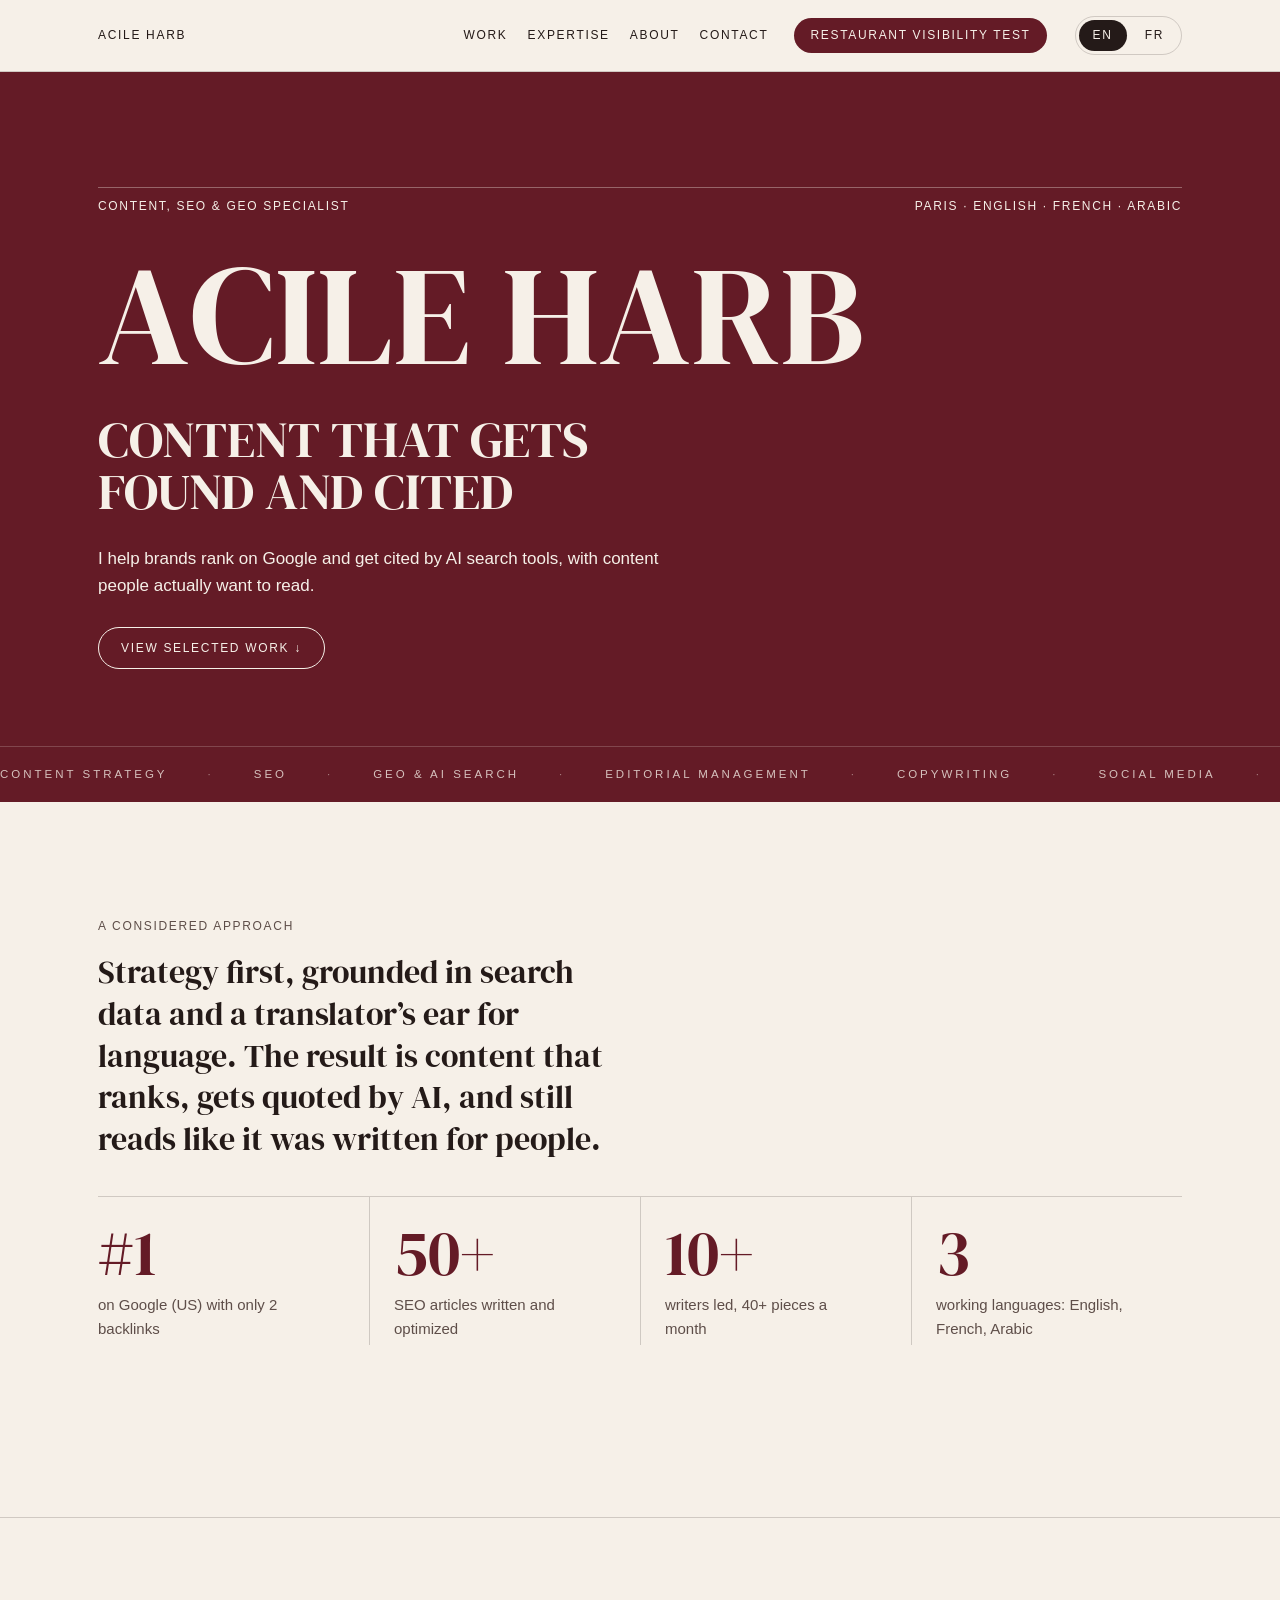
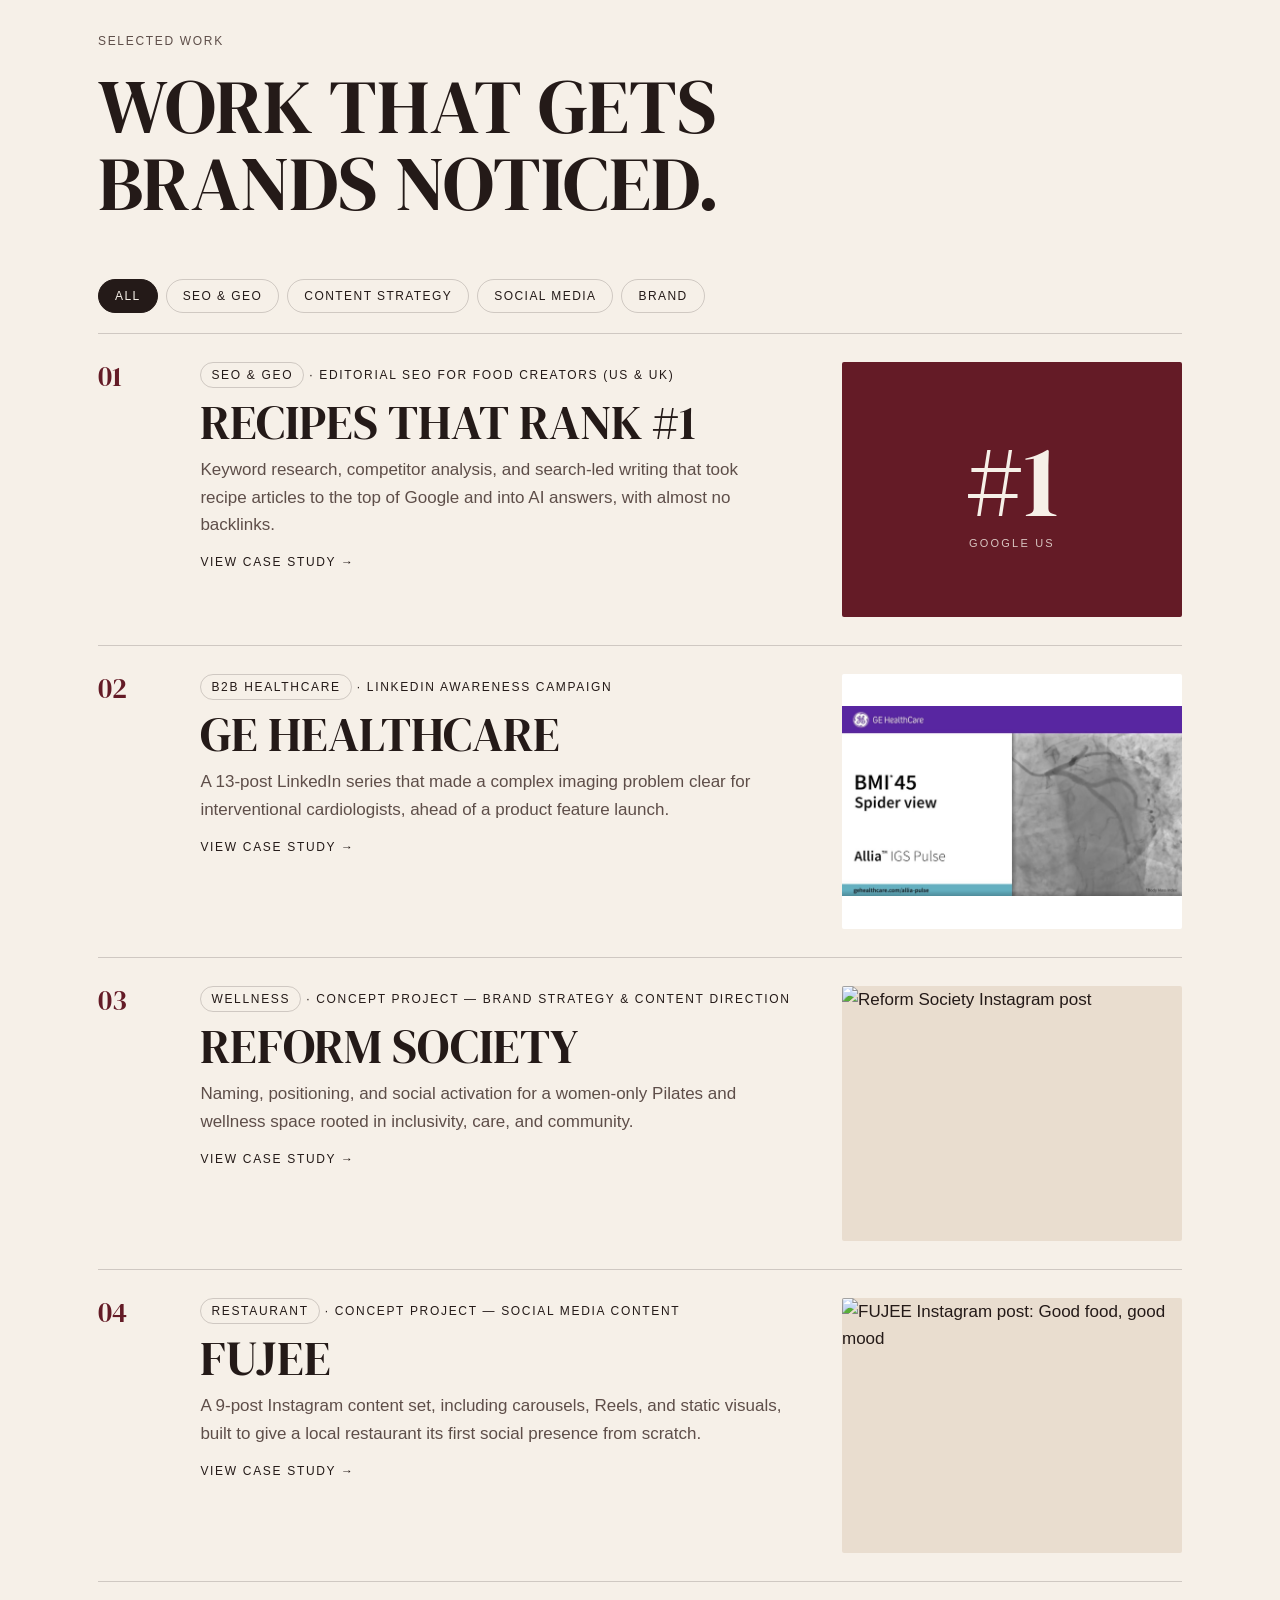
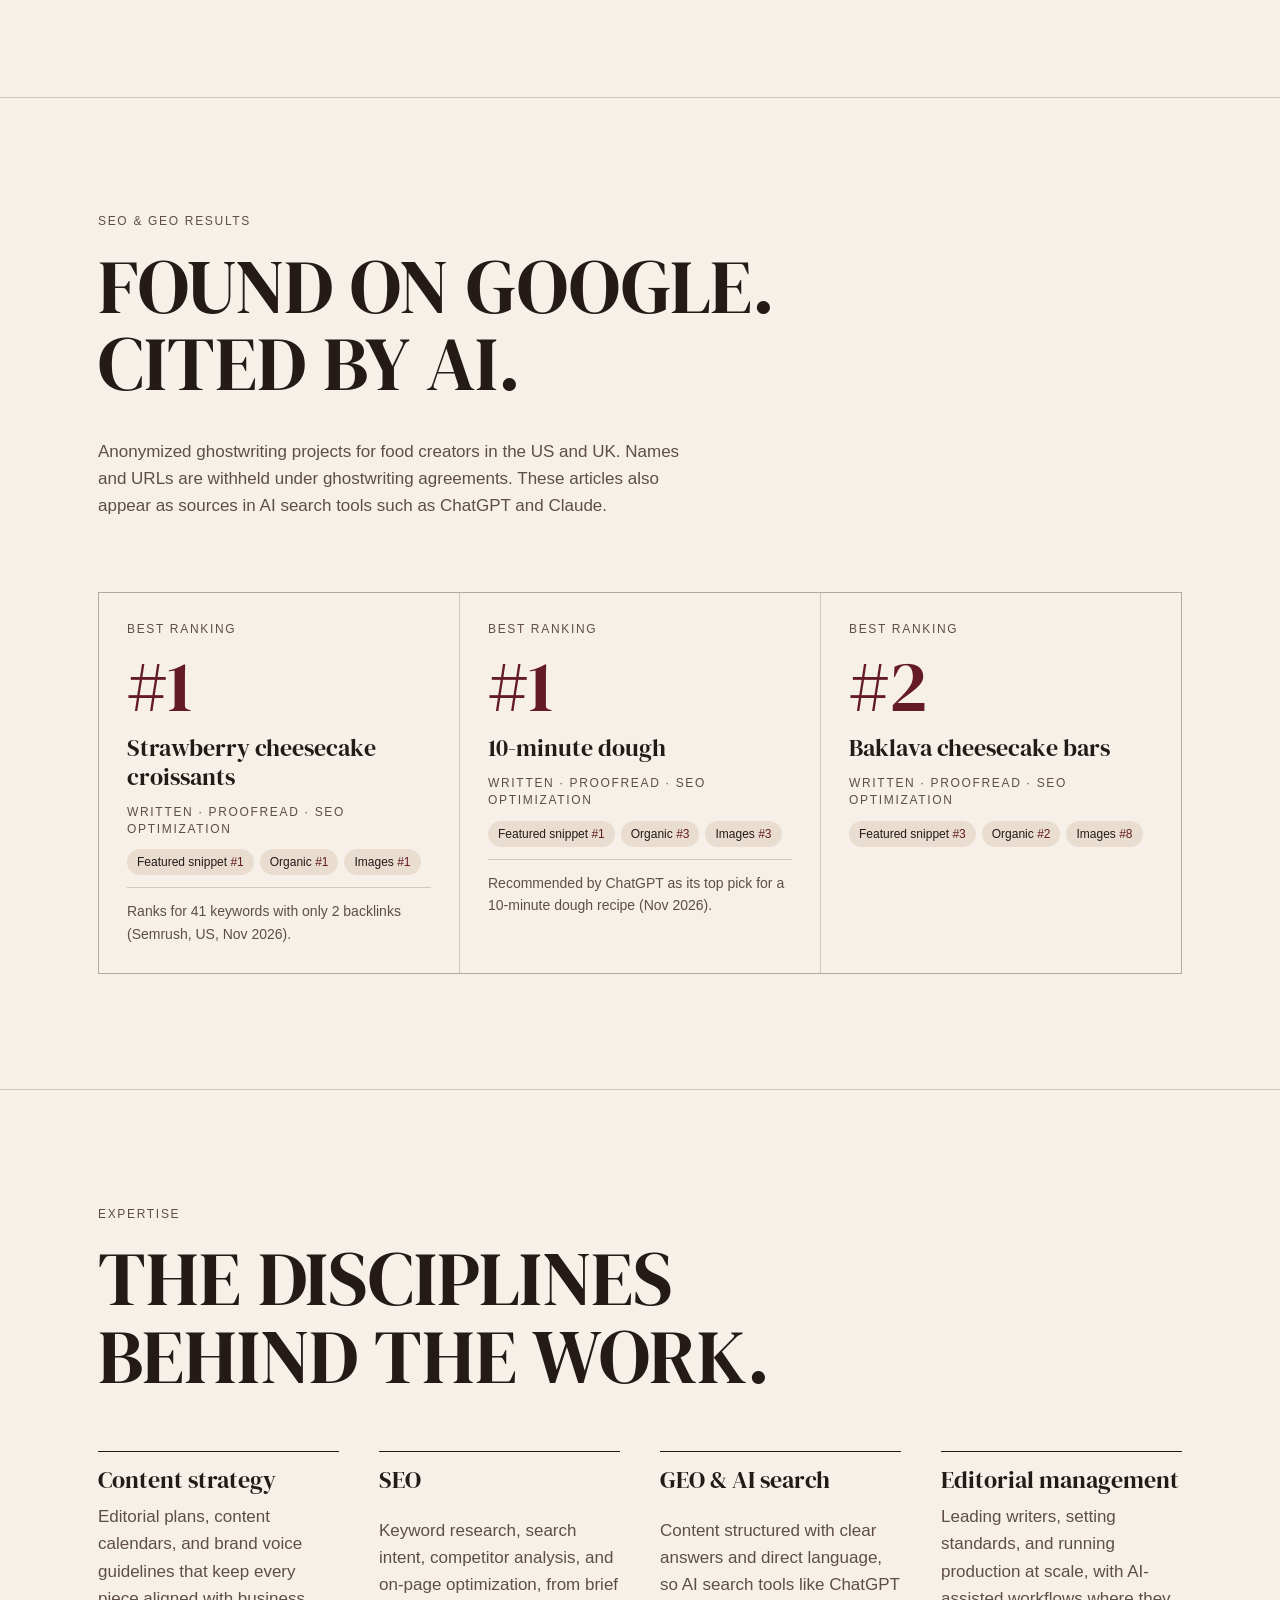
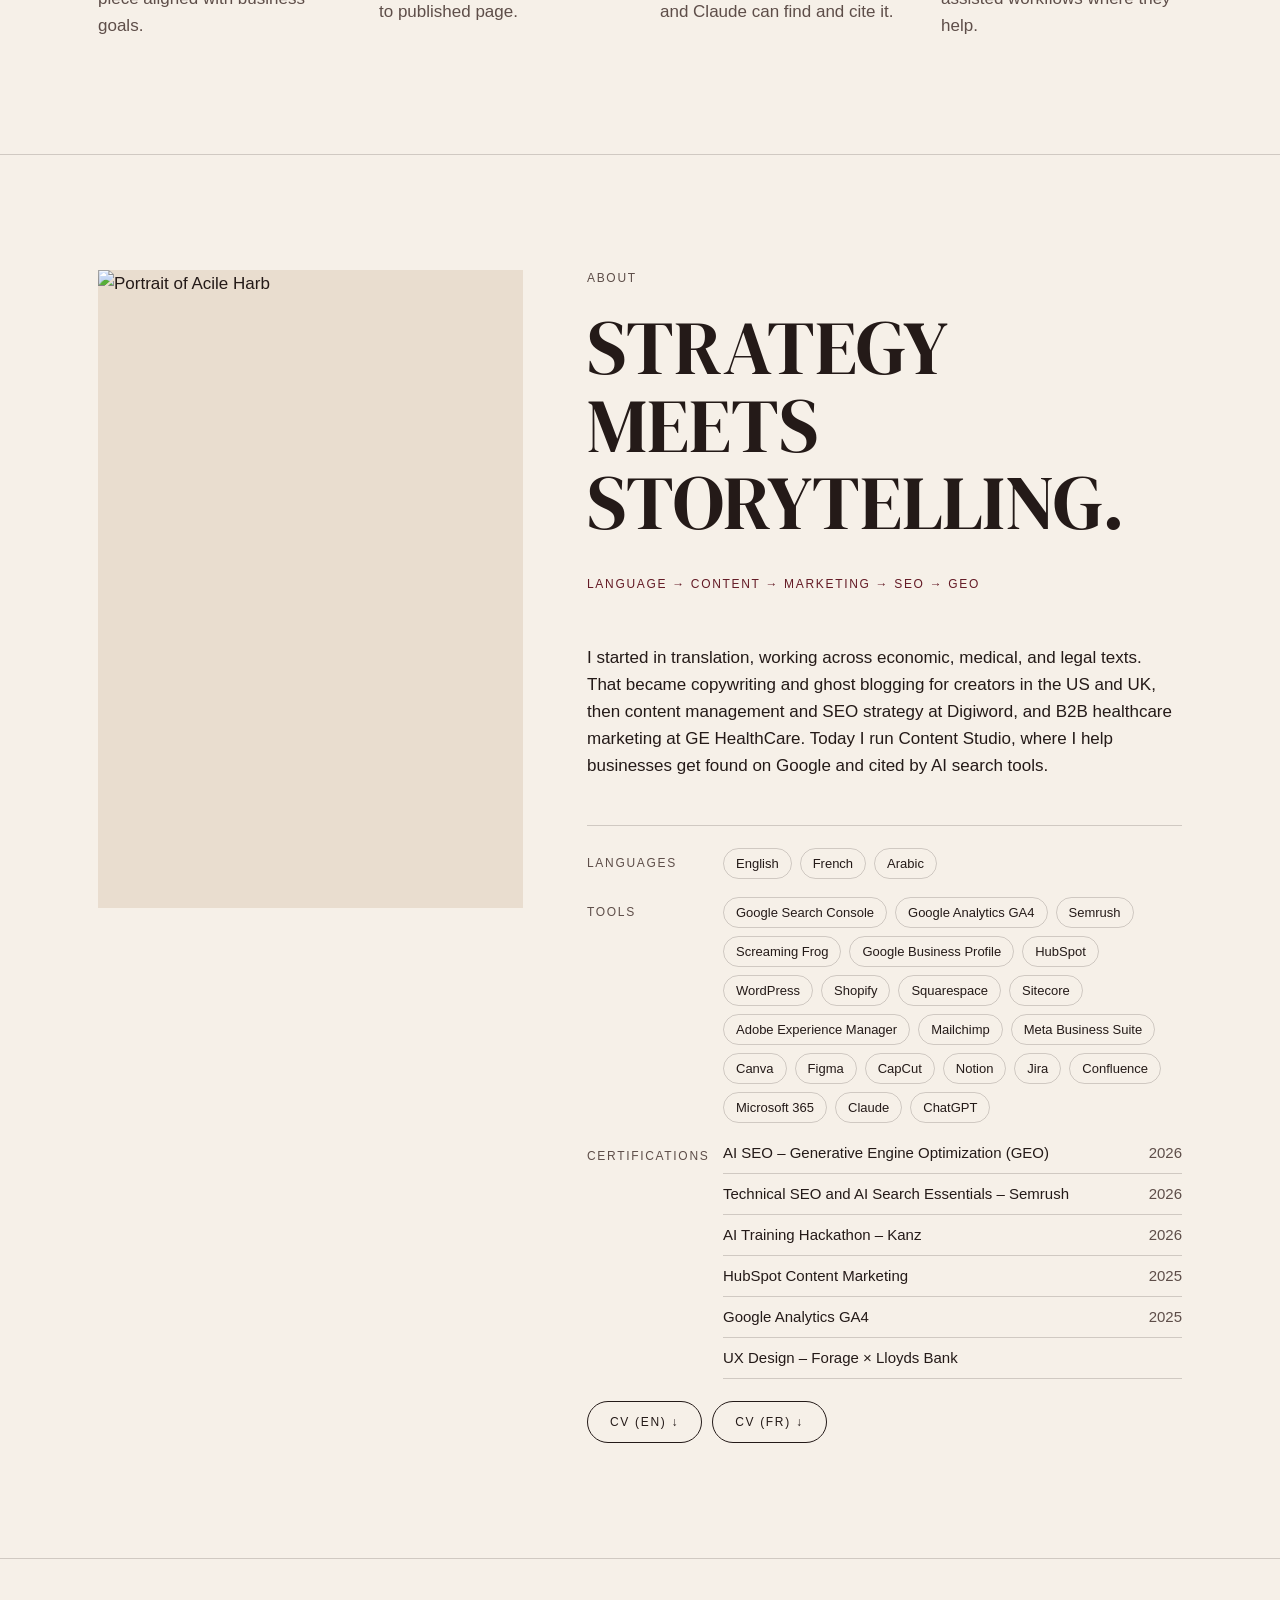
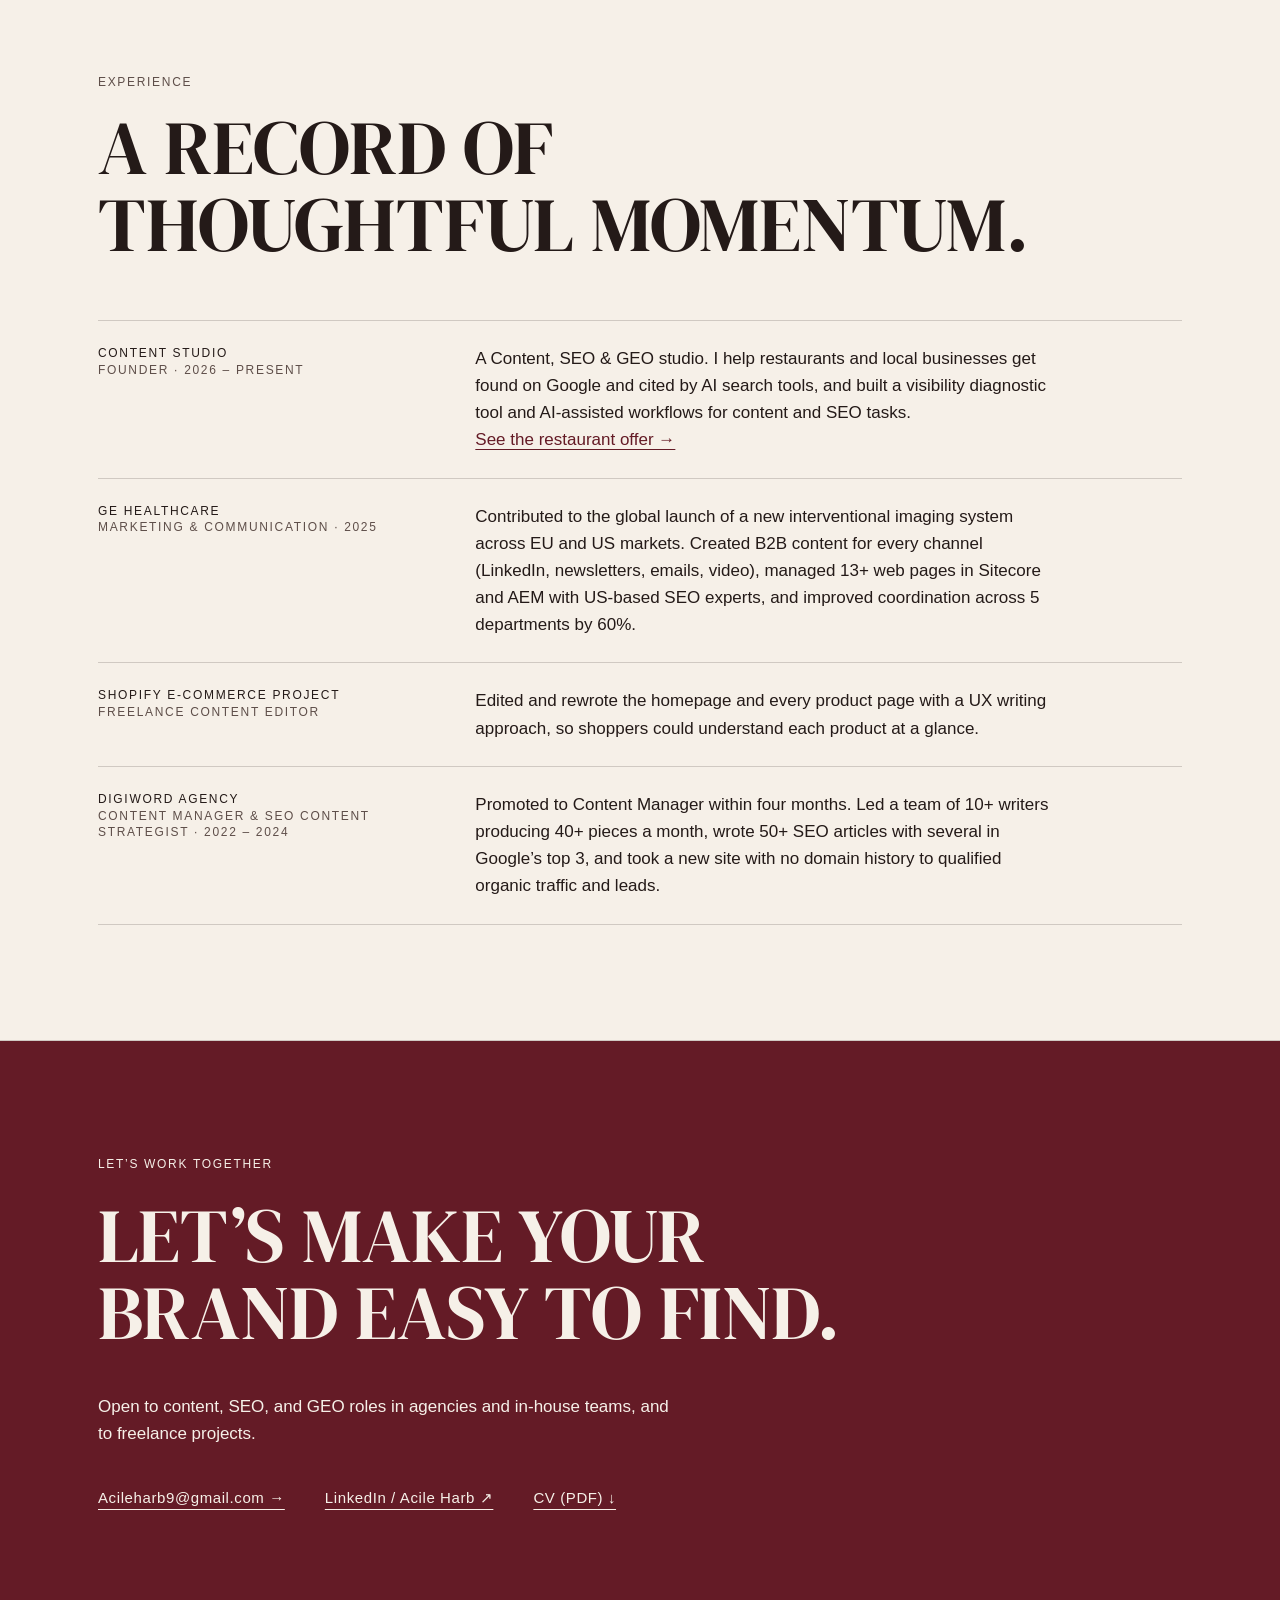
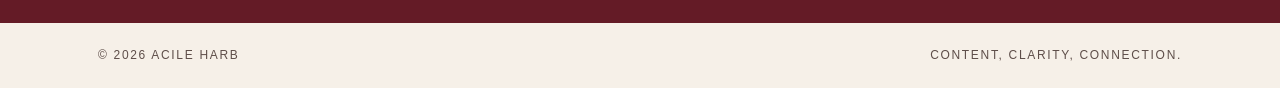
==== commit fa80cce3: "Menu : test de visibilité restaurant, titres sans coupure de mots Co-Authored-By: Claude Opus 5.5 <n" ====
--- a/index.html
+++ b/index.html
@@ -16,7 +16,7 @@
 <link rel="preconnect" href="https://fonts.googleapis.com">
 <link rel="stylesheet" href="https://fonts.googleapis.com/css2?family=DM+Serif+Display:ital@0;1&display=swap">
 <link rel="stylesheet" href="https://api.fontshare.com/v2/css?f[]=satoshi@400,500&display=swap">
-<link rel="stylesheet" href="assets/style.css?v=24">
+<link rel="stylesheet" href="assets/style.css?v=25">
 </head>
 <body>
 
@@ -28,7 +28,7 @@
       <a href="#expertise">Expertise</a>
       <a href="#about">About</a>
       <a href="#contact">Contact</a>
-      <a class="nav-cta" href="restaurants.html"><span class="nav-long">For </span>restaurants</a>
+      <a class="nav-cta" href="diagnostic.html?src=portfolio"><span class="nav-long">Restaurant </span>visibility test</a>
       <span class="lang"><span aria-current="true">EN</span><a href="fr/index.html" hreflang="fr" lang="fr">FR</a></span>
     </nav>
   </div>
@@ -201,7 +201,7 @@
     <div class="xp">
       <div class="reveal">
         <p class="label">Content Studio<br><span class="muted">Founder · 2026 – present</span></p>
-        <p>A Content, SEO &amp; GEO studio. I help restaurants and local businesses get found on Google and cited by AI search tools, and built a visibility diagnostic tool and AI-assisted workflows for content and SEO tasks.</p>
+        <p>A Content, SEO &amp; GEO studio. I help restaurants and local businesses get found on Google and cited by AI search tools, and built a visibility diagnostic tool and AI-assisted workflows for content and SEO tasks. <a class="inline-link" href="restaurants.html">See the restaurant offer →</a></p>
       </div>
       <div class="reveal">
         <p class="label">GE HealthCare<br><span class="muted">Marketing &amp; communication · 2025</span></p>
@@ -236,6 +236,6 @@
   <div class="wrap"><span>© 2026 Acile Harb</span><span>Content, clarity, connection.</span></div>
 </footer>
 
-<script src="assets/site.js?v=24" defer></script>
+<script src="assets/site.js?v=25" defer></script>
 </body>
 </html>
--- a/assets/style.css
+++ b/assets/style.css
@@ -215,6 +215,7 @@
 .site-header.scrolled { box-shadow: 0 6px 24px -18px rgba(36, 26, 24, .5); }
 
 /* Hero letters */
+[data-split] .word { display: inline-block; white-space: nowrap; }
 [data-split] .ch { display: inline-block; }
 .js [data-split] .ch { animation: rise .9s cubic-bezier(.2, .8, .2, 1) both; animation-delay: calc(var(--i) * 45ms + 100ms); }
 @keyframes rise { from { transform: translateY(60%); opacity: 0; } to { transform: none; opacity: 1; } }
@@ -354,6 +355,7 @@
 @media (max-width: 760px) { .post, .post:nth-child(even) { grid-template-columns: minmax(0, 1fr); } .post:nth-child(even) figure { order: 0; } }
 .takeaways { list-style: none; margin: 0; padding: 0; display: grid; grid-template-columns: repeat(auto-fit, minmax(220px, 1fr)); gap: 1px; background: var(--line); border: 1px solid var(--line); }
 .takeaways li { background: var(--paper); padding: 24px; font: 400 20px/1.3 var(--display); }
+.inline-link { color: var(--wine); text-underline-offset: 4px; white-space: nowrap; }
 .note { font-size: 14px; color: var(--ink-soft); }
 .ai-proof { margin: 32px 0 0; display: grid; gap: 12px; max-width: 900px; margin-left: auto; cursor: zoom-in; }
 .ai-proof img { width: 100%; border: 1px solid var(--line); border-radius: 10px; box-shadow: 0 30px 60px -40px rgba(36, 26, 24, .55); background: #fff; }
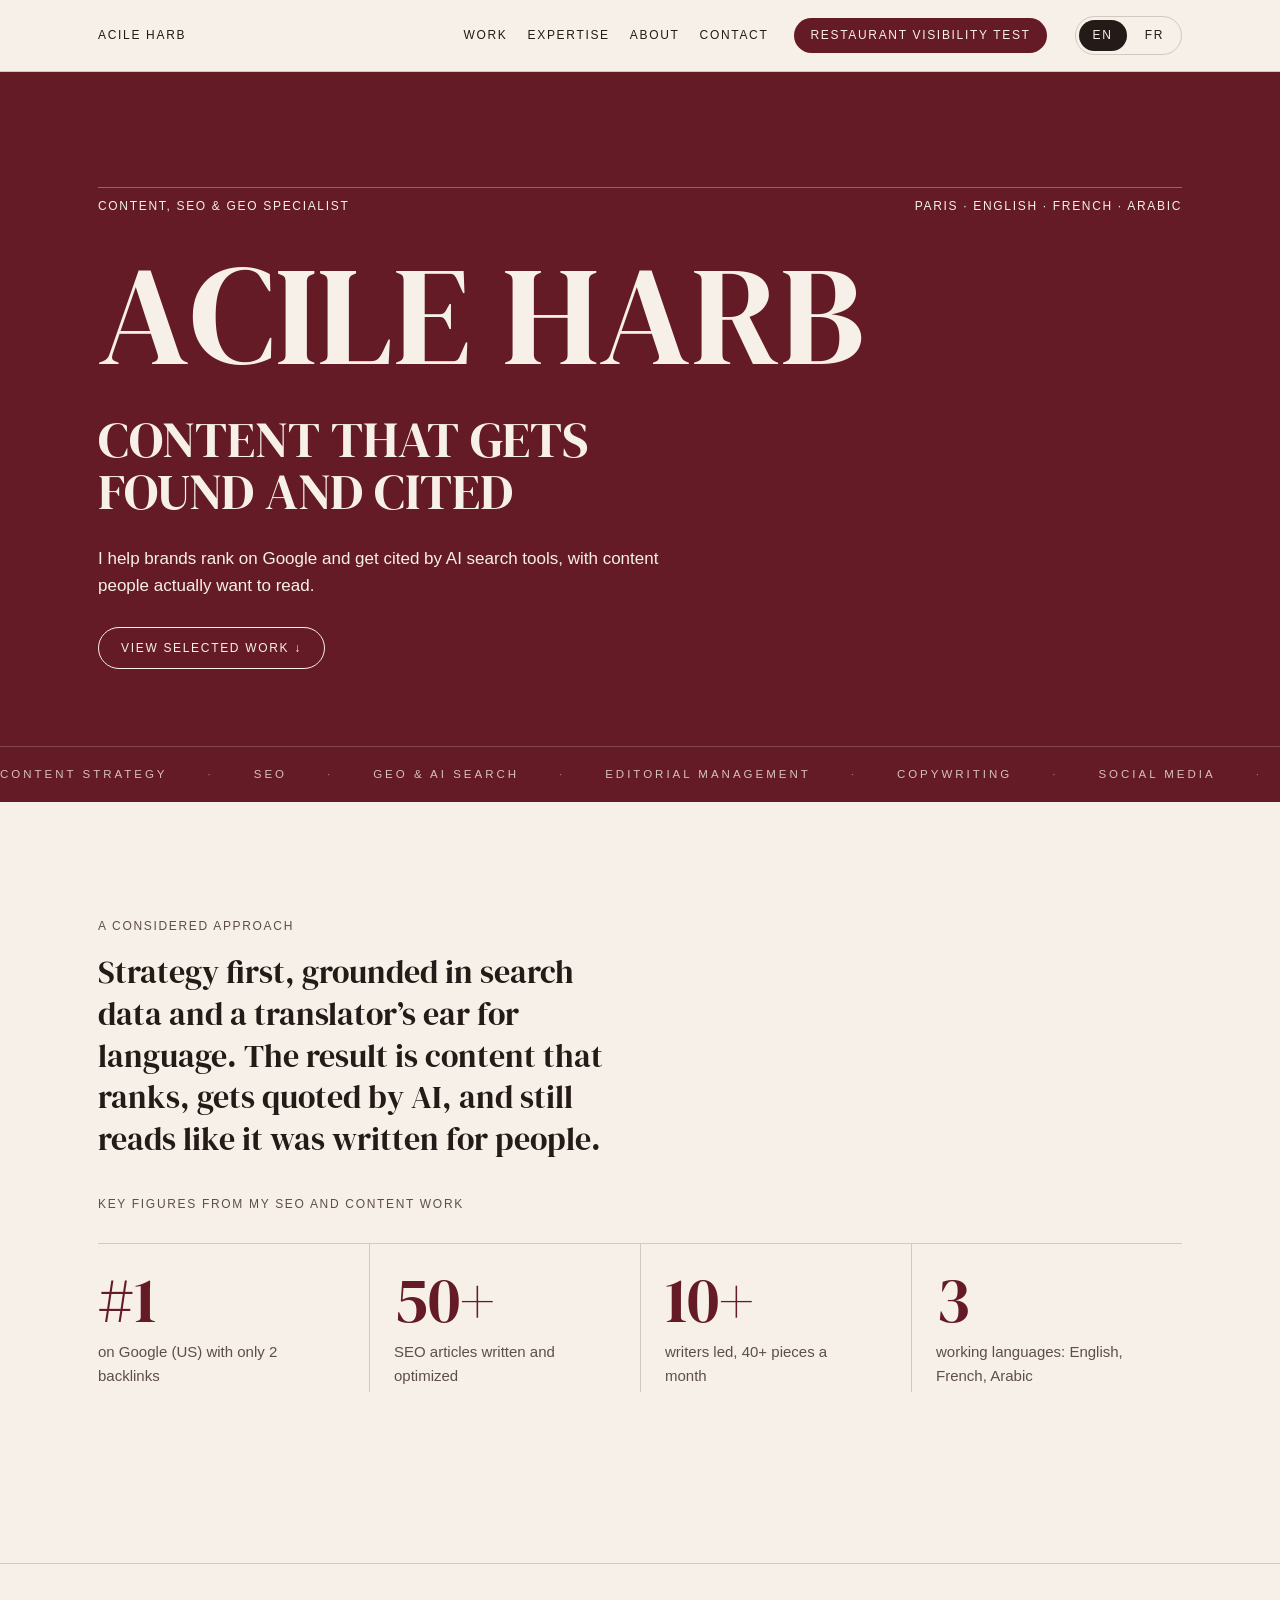
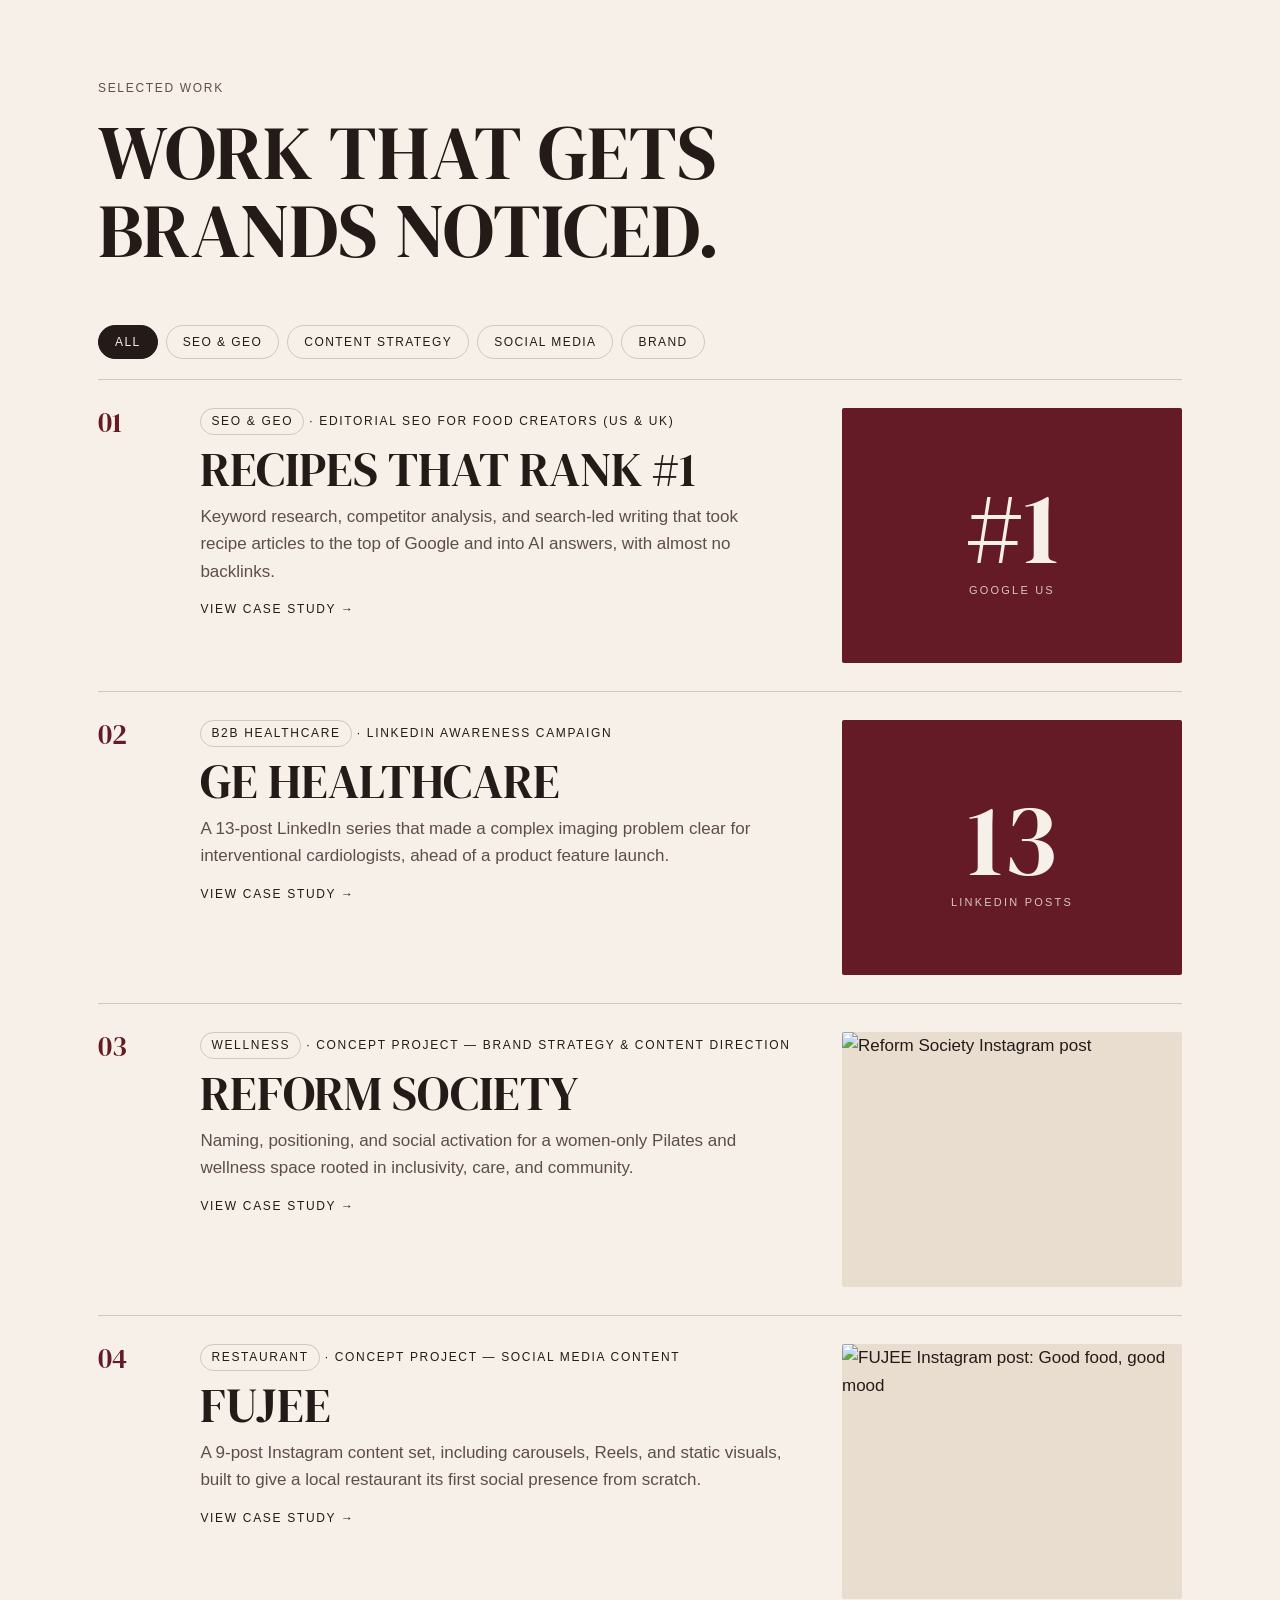
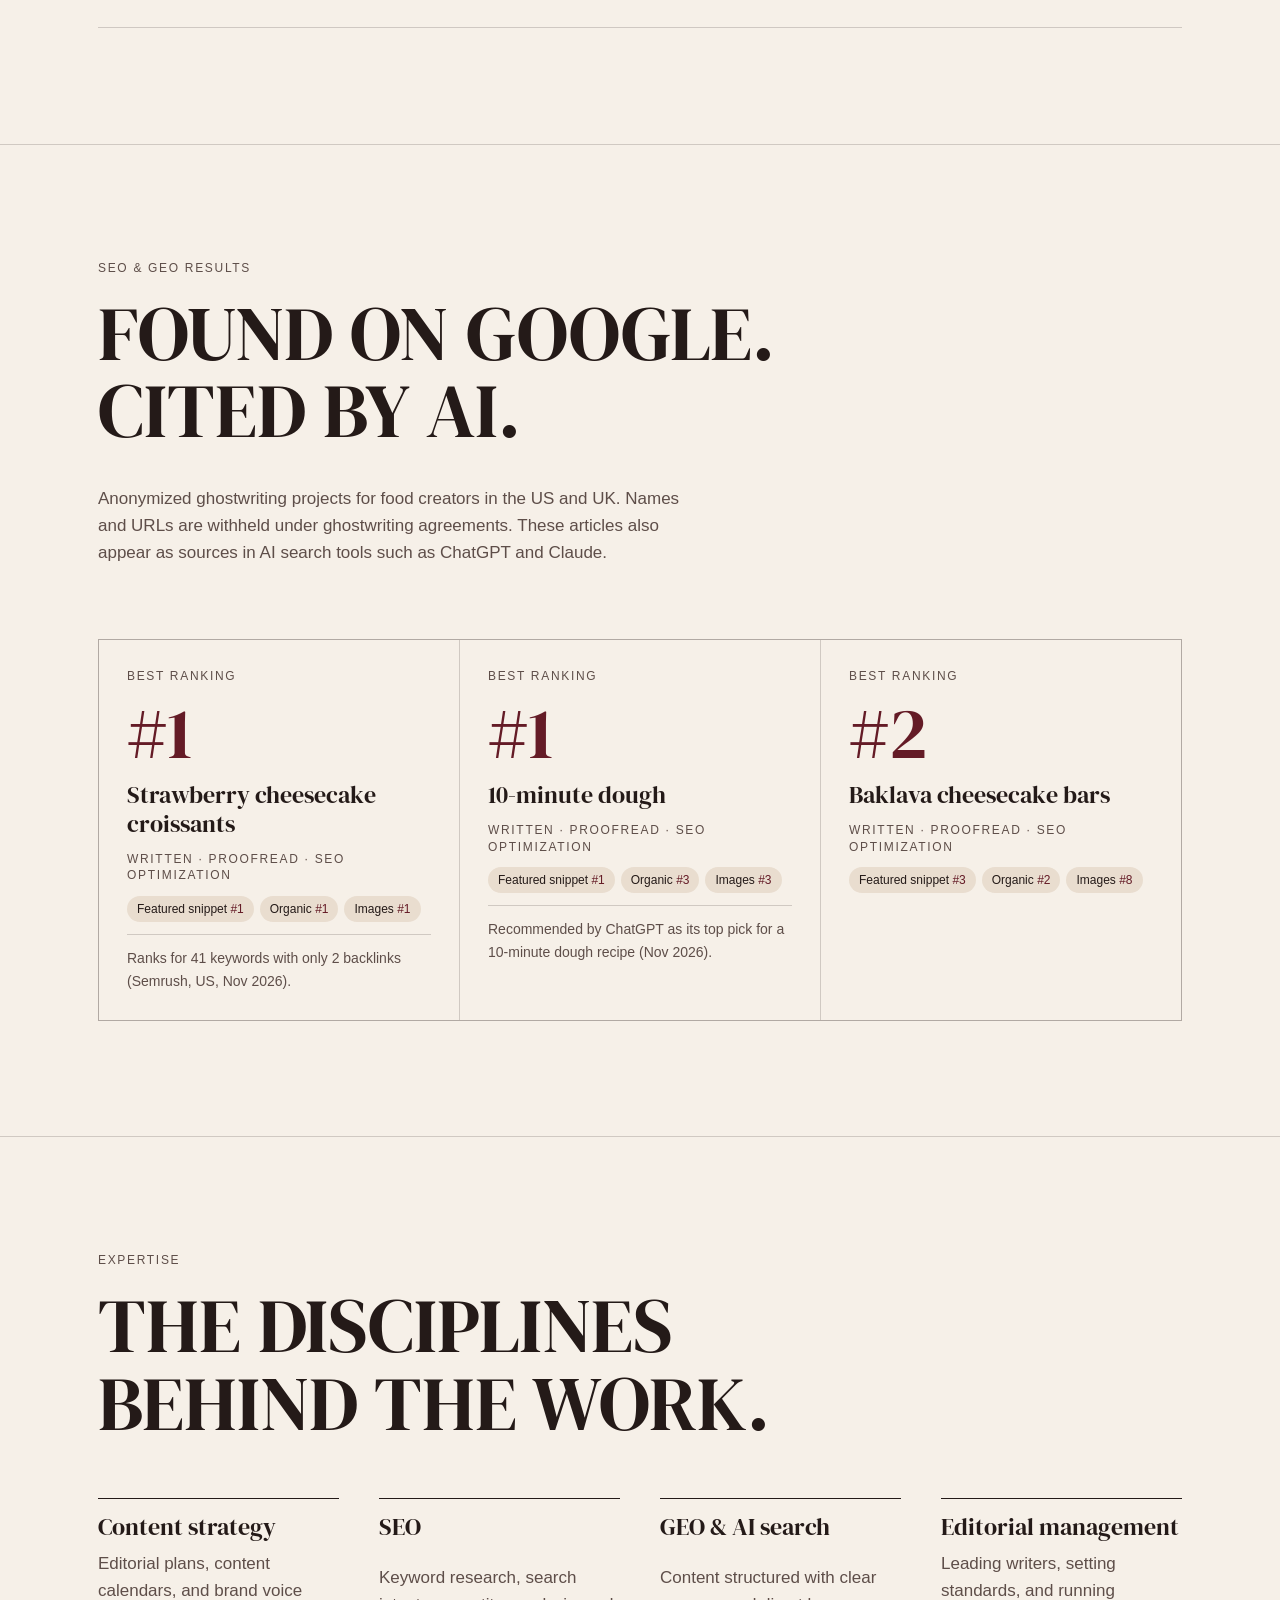
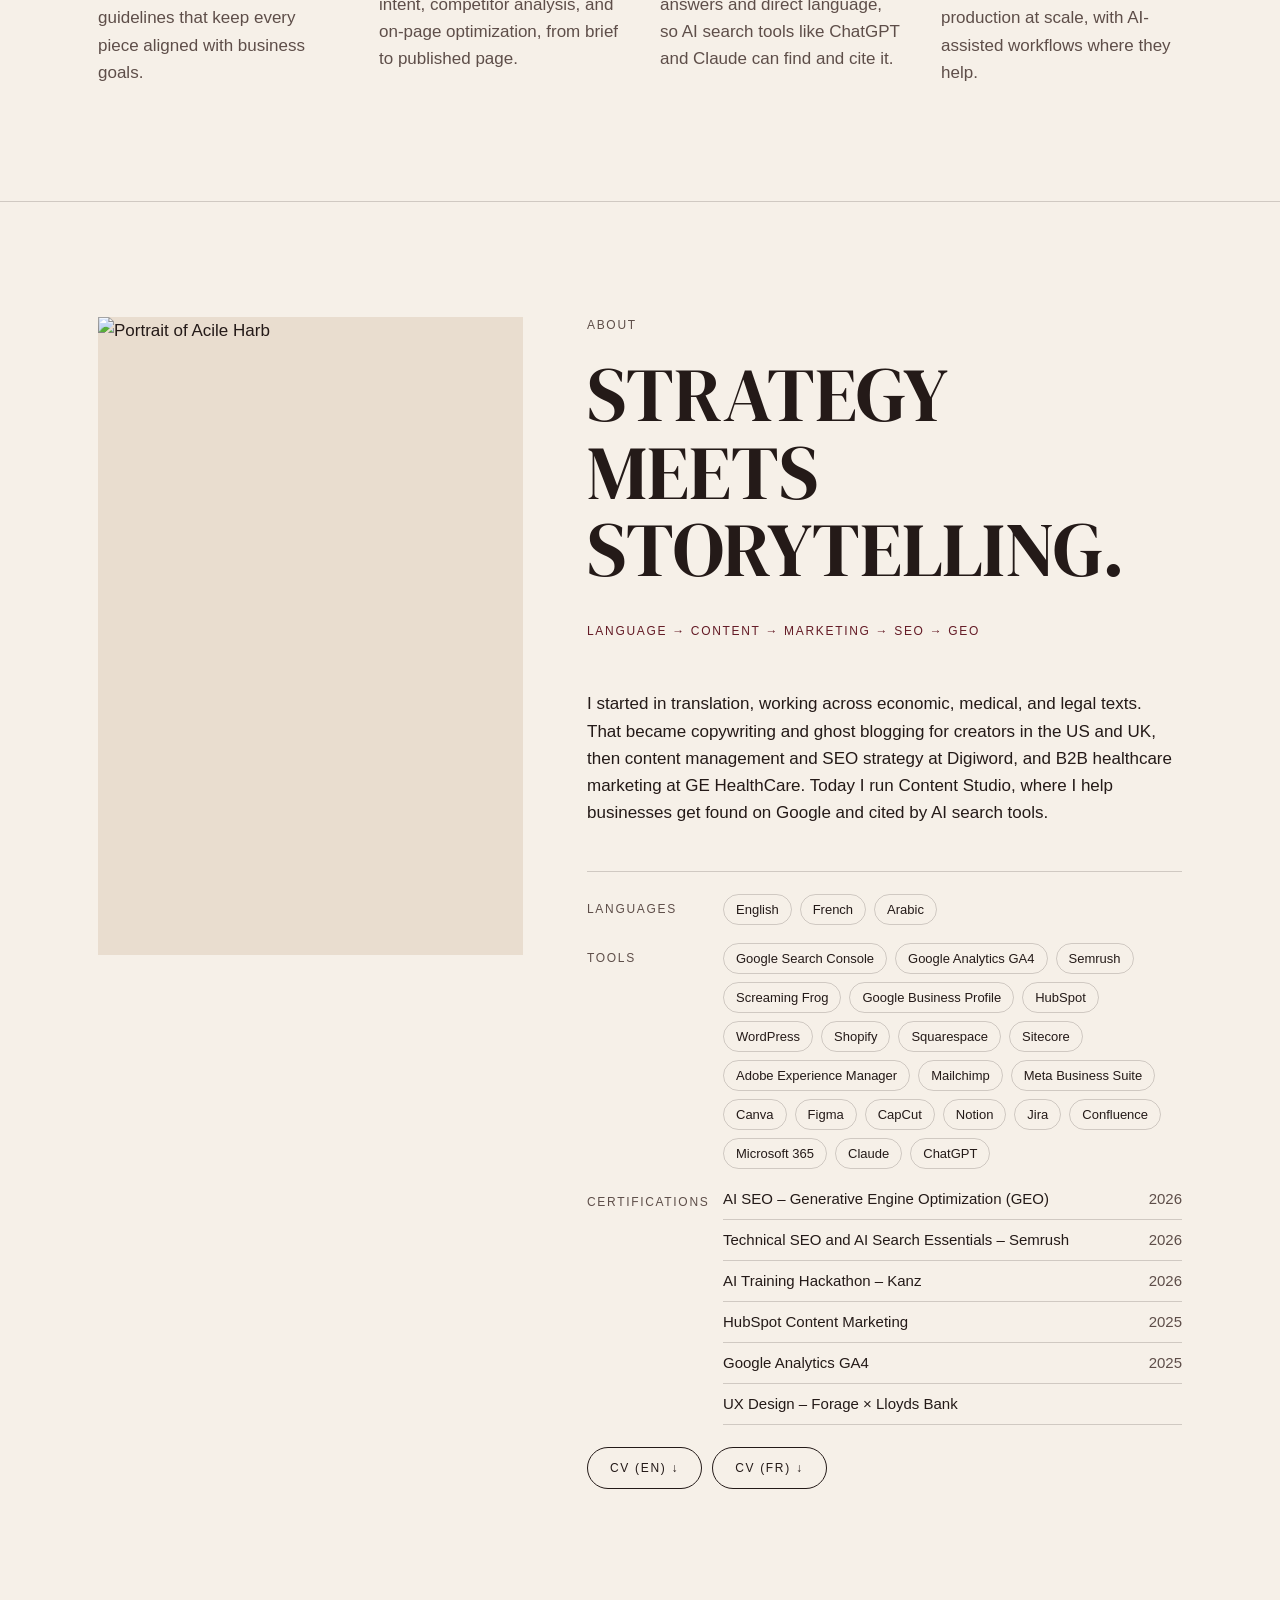
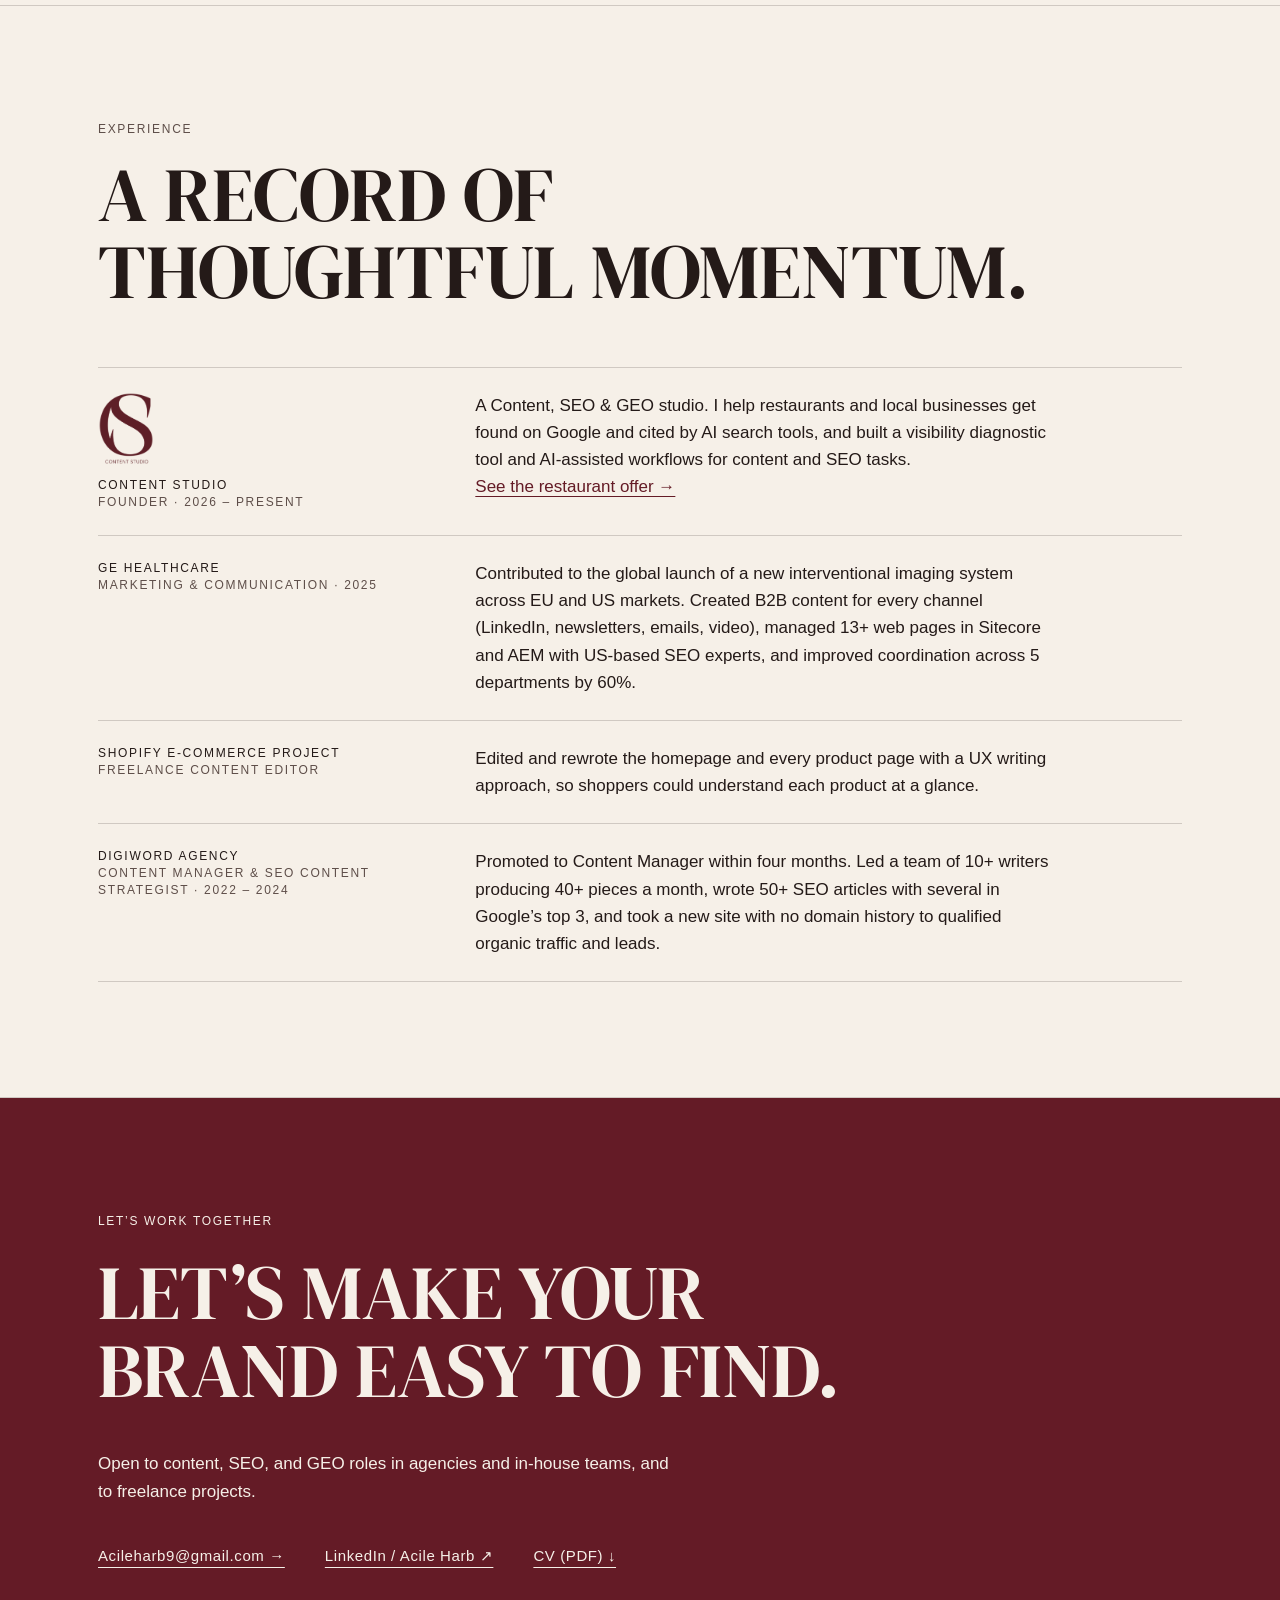
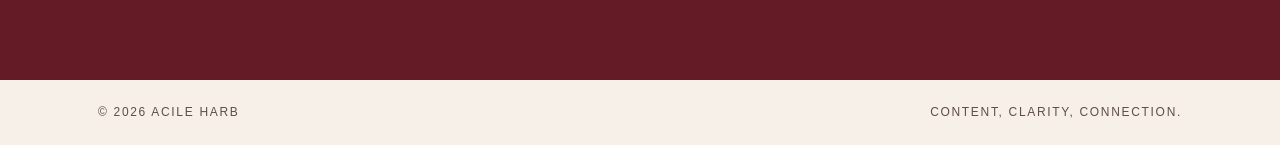
==== commit 3dcce00e: "Études de cas affinées, logo Content Studio, navigation de fin de page Co-Authored-By: Claude Opus 5" ====
--- a/index.html
+++ b/index.html
@@ -16,7 +16,7 @@
 <link rel="preconnect" href="https://fonts.googleapis.com">
 <link rel="stylesheet" href="https://fonts.googleapis.com/css2?family=DM+Serif+Display:ital@0;1&display=swap">
 <link rel="stylesheet" href="https://api.fontshare.com/v2/css?f[]=satoshi@400,500&display=swap">
-<link rel="stylesheet" href="assets/style.css?v=25">
+<link rel="stylesheet" href="assets/style.css?v=26">
 </head>
 <body>
 
@@ -49,6 +49,7 @@
   <div class="wrap block-head">
     <span class="label muted reveal">A considered approach</span>
     <p class="lede reveal" style="max-width:36ch;--d:.1s">Strategy first, grounded in search data and a translator’s ear for language. The result is content that ranks, gets quoted by AI, and still reads like it was written for people.</p>
+    <p class="label muted reveal stats-intro">Key figures from my SEO and content work</p>
     <div class="stats">
       <div class="stat reveal"><b data-count="1" data-from="9" data-prefix="#">#1</b><span>on Google (US) with only 2 backlinks</span></div>
       <div class="stat reveal" style="--d:.08s"><b data-count="50" data-suffix="+">50+</b><span>SEO articles written and optimized</span></div>
@@ -93,7 +94,7 @@
           <p>A 13-post LinkedIn series that made a complex imaging problem clear for interventional cardiologists, ahead of a product feature launch.</p>
           <span class="label go">View case study →</span>
         </div>
-        <div class="cover cover-wide"><img src="assets/img/ge/post-1.jpg" alt="GE HealthCare Allia IGS Pulse LinkedIn visual: BMI 45 spider view" loading="lazy"></div>
+        <div class="cover cover-type"><span>13</span><small>LinkedIn posts</small></div>
       </a>
 
       <a class="work-item reveal" href="projets/reform-society.html" data-cat="brand social">
@@ -200,7 +201,7 @@
     </div>
     <div class="xp">
       <div class="reveal">
-        <p class="label">Content Studio<br><span class="muted">Founder · 2026 – present</span></p>
+        <p class="label"><img class="xp-logo" src="assets/img/logo-content-studio-wine.png" alt="Content Studio logo" width="575" height="759" loading="lazy">Content Studio<br><span class="muted">Founder · 2026 – present</span></p>
         <p>A Content, SEO &amp; GEO studio. I help restaurants and local businesses get found on Google and cited by AI search tools, and built a visibility diagnostic tool and AI-assisted workflows for content and SEO tasks. <a class="inline-link" href="restaurants.html">See the restaurant offer →</a></p>
       </div>
       <div class="reveal">
@@ -236,6 +237,6 @@
   <div class="wrap"><span>© 2026 Acile Harb</span><span>Content, clarity, connection.</span></div>
 </footer>
 
-<script src="assets/site.js?v=25" defer></script>
+<script src="assets/site.js?v=26" defer></script>
 </body>
 </html>
--- a/assets/style.css
+++ b/assets/style.css
@@ -171,7 +171,7 @@
 
 /* ===== Project pages ===== */
 .p-hero .wrap { padding-block: clamp(40px, 7vw, 96px) clamp(32px, 5vw, 64px); display: grid; gap: 22px; }
-.p-hero h1 { font-size: clamp(64px, 14vw, 190px); text-transform: uppercase; }
+.p-hero h1 { font-size: clamp(38px, 8.5vw, 132px); text-transform: uppercase; }
 .p-hero .intro { font-size: 19px; max-width: 64ch; margin: 0; }
 .back { text-decoration: none; }
 .back:hover { color: var(--wine); }
@@ -356,6 +356,22 @@
 .takeaways { list-style: none; margin: 0; padding: 0; display: grid; grid-template-columns: repeat(auto-fit, minmax(220px, 1fr)); gap: 1px; background: var(--line); border: 1px solid var(--line); }
 .takeaways li { background: var(--paper); padding: 24px; font: 400 20px/1.3 var(--display); }
 .inline-link { color: var(--wine); text-underline-offset: 4px; white-space: nowrap; }
+.post-cards { display: grid; grid-template-columns: repeat(2, minmax(0, 1fr)); gap: 1px; background: var(--line); border: 1px solid var(--line); }
+.post-card { background: var(--paper); padding: clamp(24px, 3vw, 40px); display: grid; gap: 14px; align-content: start; transition: background .3s, color .3s; }
+.post-card .label { color: var(--wine); }
+.post-card h3 { font-size: clamp(22px, 2.2vw, 28px); line-height: 1.2; }
+.post-card p { margin: 0; color: var(--ink-soft); }
+.post-card:hover { background: var(--wine); color: var(--wine-ink); }
+.post-card:hover .label, .post-card:hover p { color: inherit; }
+@media (max-width: 760px) { .post-cards { grid-template-columns: minmax(0, 1fr); } }
+.case-nav { display: flex; flex-wrap: wrap; justify-content: space-between; align-items: center; gap: 16px; padding-block: 40px; }
+.next-link { text-decoration: none; font: 400 20px/1.2 var(--display); display: inline-flex; gap: 12px; align-items: baseline; }
+.next-link:hover { color: var(--wine); }
+.stats-intro { margin-top: 18px; }
+.stats-intro + .stats { margin-top: 0; }
+.xp-logo { display: block; width: 56px; height: auto; margin-bottom: 12px; }
+.hero-logo { margin: 0; }
+.hero-logo img { width: clamp(120px, 16vw, 190px); height: auto; }
 .note { font-size: 14px; color: var(--ink-soft); }
 .ai-proof { margin: 32px 0 0; display: grid; gap: 12px; max-width: 900px; margin-left: auto; cursor: zoom-in; }
 .ai-proof img { width: 100%; border: 1px solid var(--line); border-radius: 10px; box-shadow: 0 30px 60px -40px rgba(36, 26, 24, .55); background: #fff; }
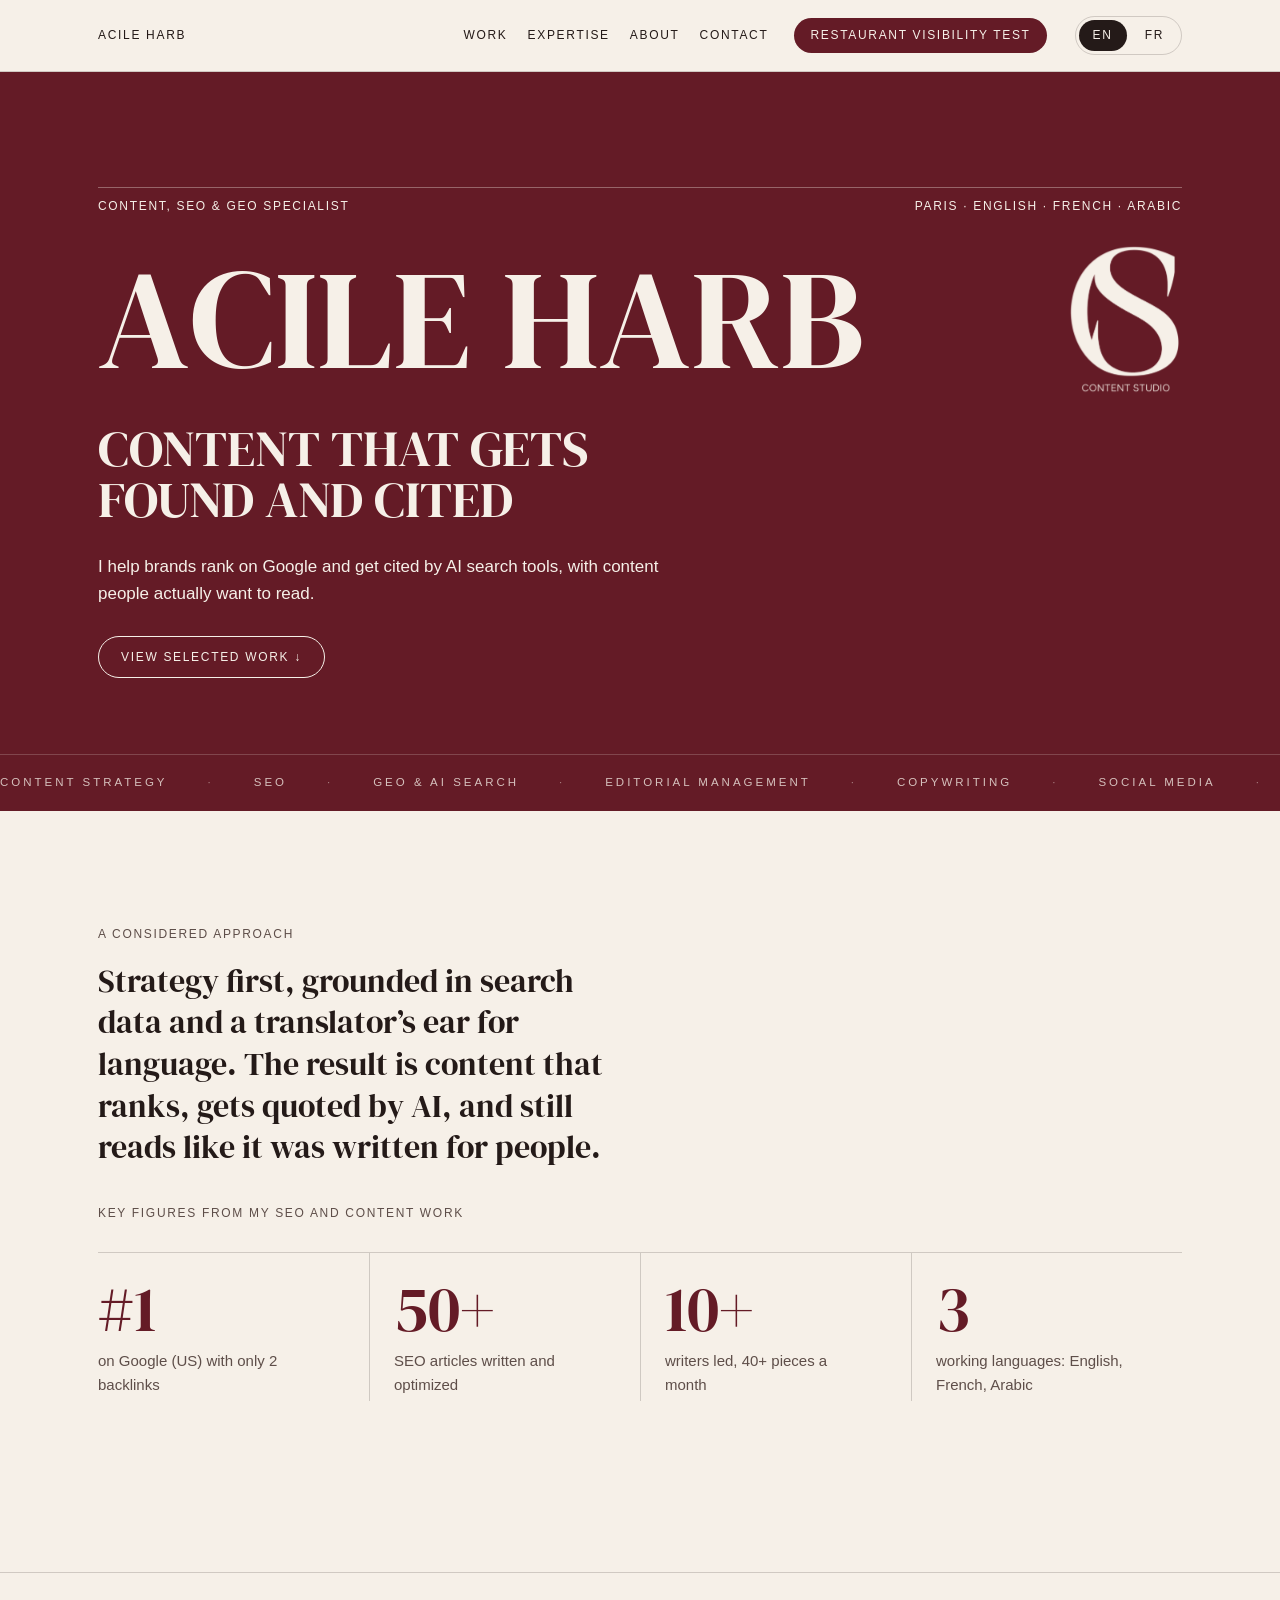
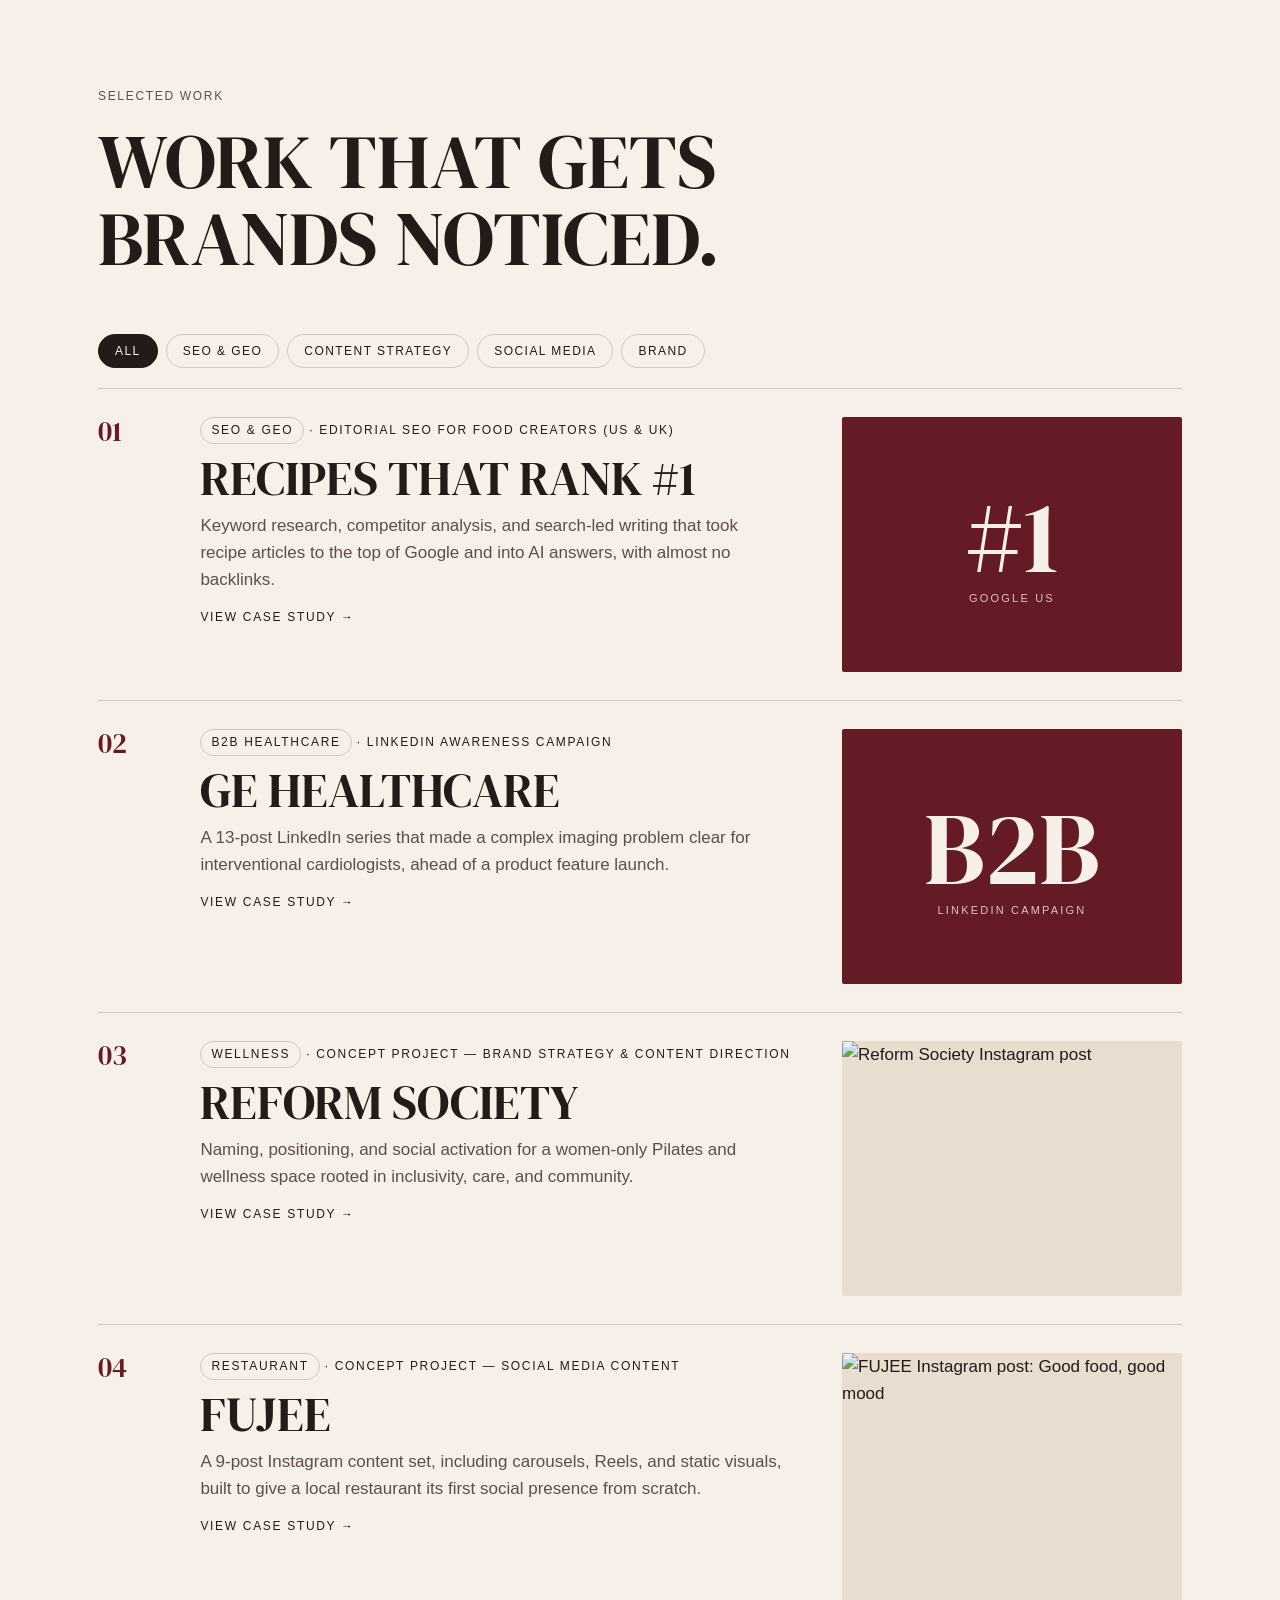
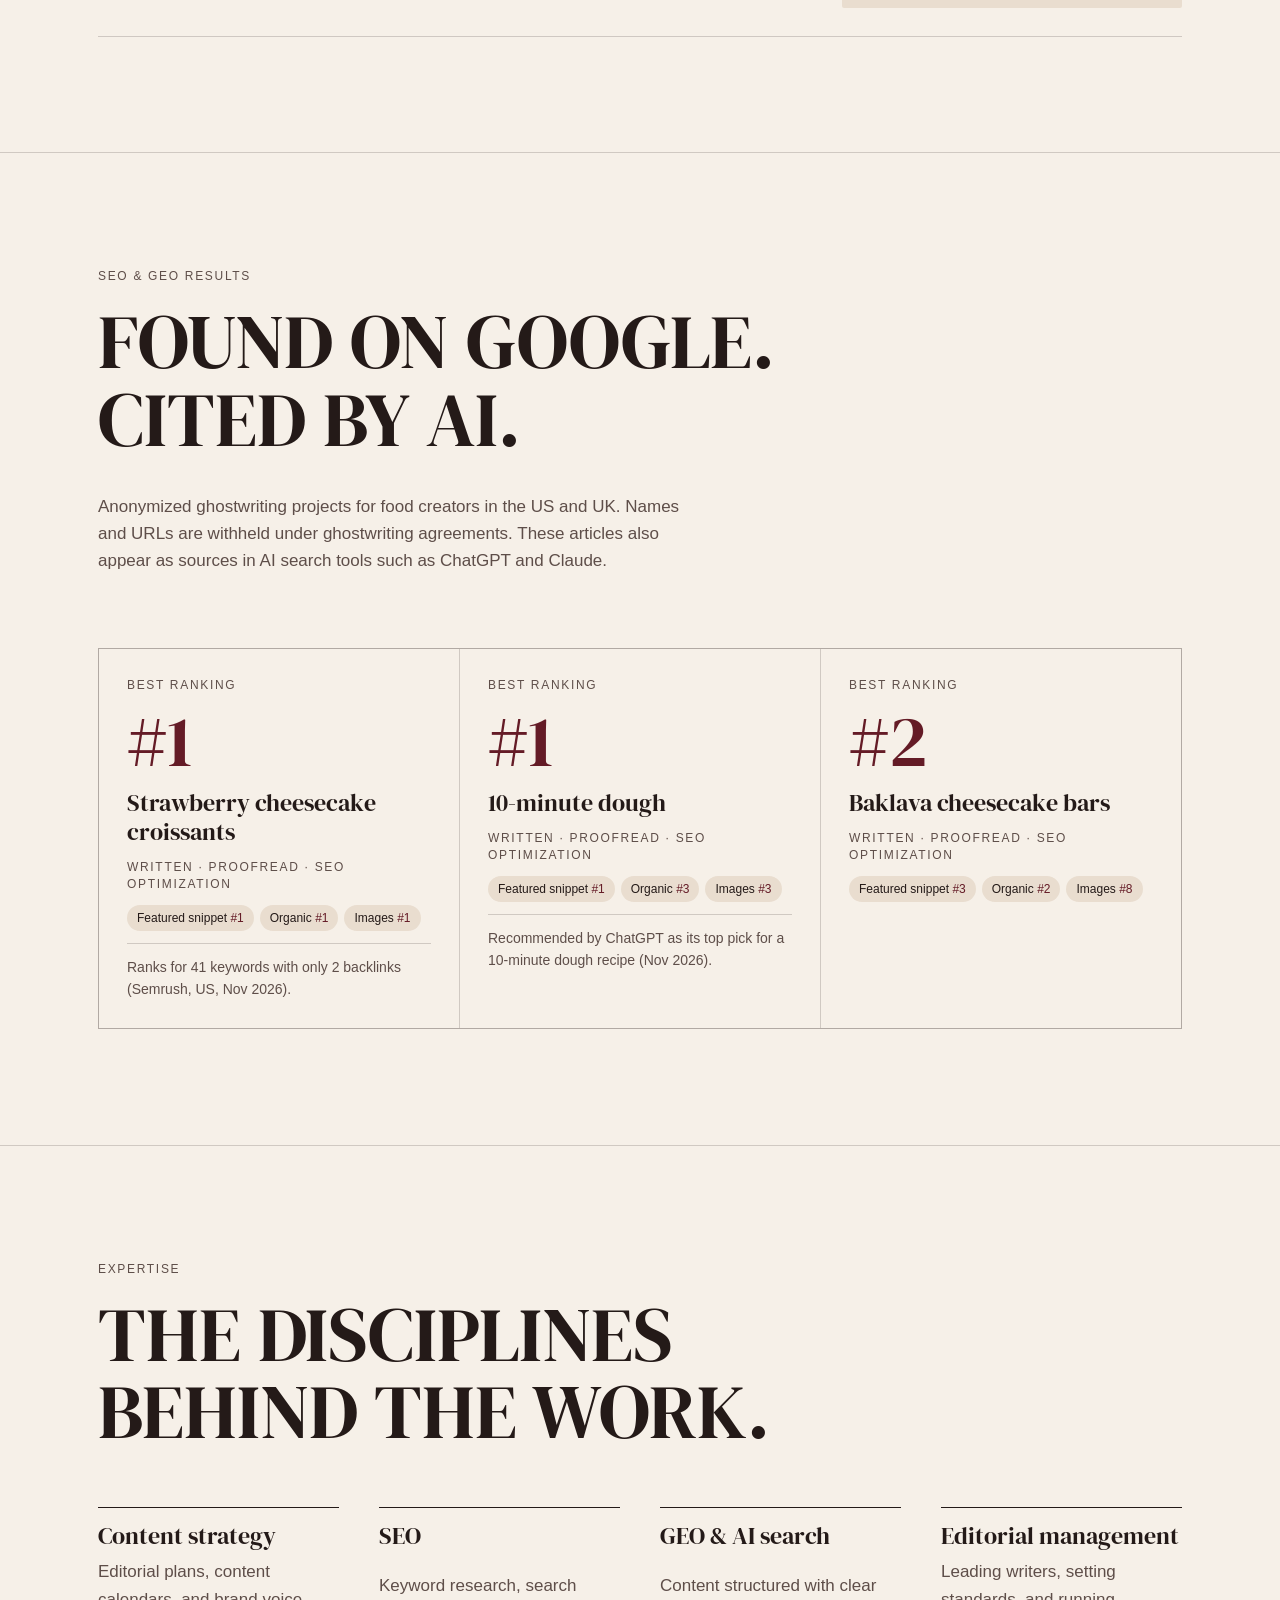
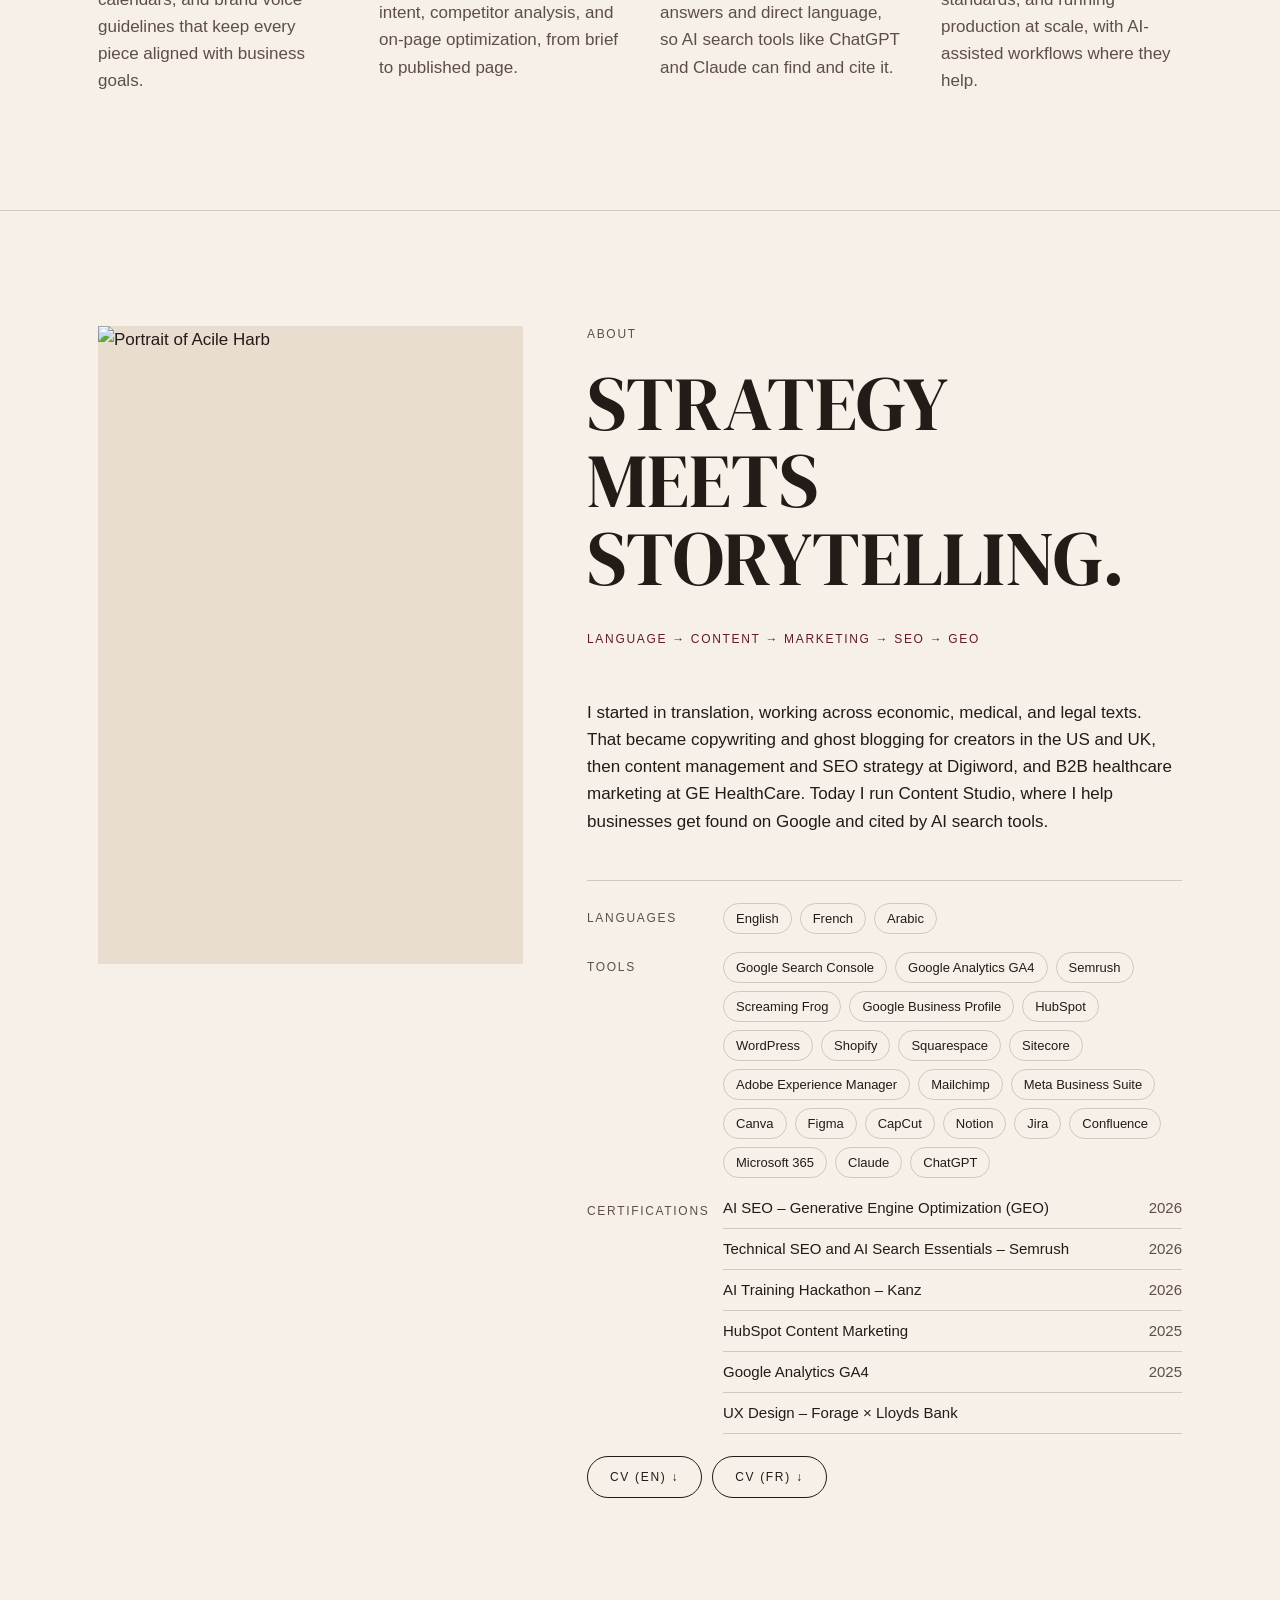
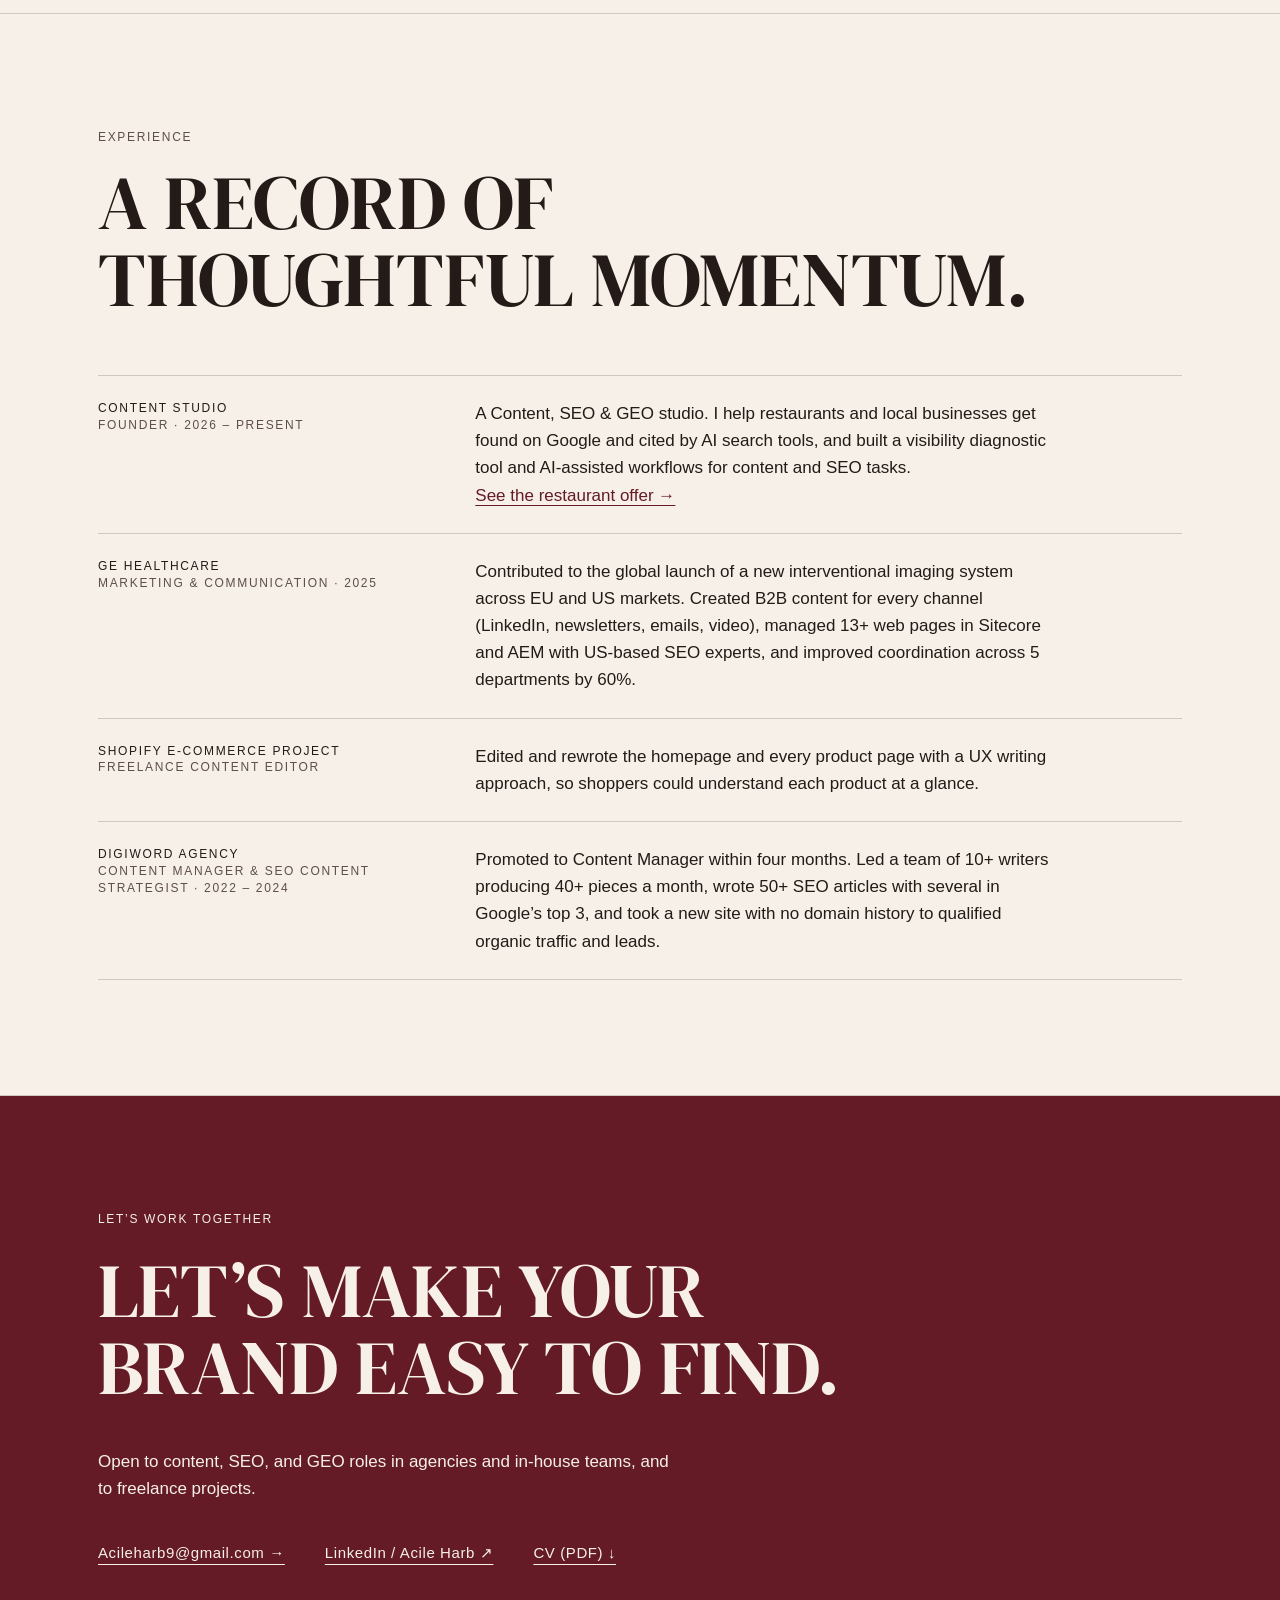
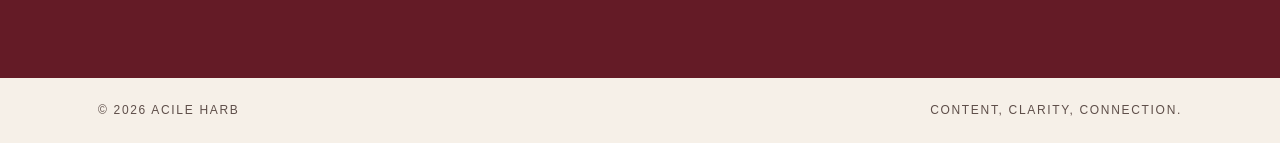
==== commit b6501989: "Logo dans le hero, couverture GE, textes des posts d'origine Co-Authored-By: Claude Opus 5.5 <norepl" ====
--- a/index.html
+++ b/index.html
@@ -16,7 +16,7 @@
 <link rel="preconnect" href="https://fonts.googleapis.com">
 <link rel="stylesheet" href="https://fonts.googleapis.com/css2?family=DM+Serif+Display:ital@0;1&display=swap">
 <link rel="stylesheet" href="https://api.fontshare.com/v2/css?f[]=satoshi@400,500&display=swap">
-<link rel="stylesheet" href="assets/style.css?v=26">
+<link rel="stylesheet" href="assets/style.css?v=27">
 </head>
 <body>
 
@@ -37,7 +37,10 @@
 <section class="hero">
   <div class="wrap">
     <div class="rule label fade"><span>Content, SEO &amp; GEO specialist</span><span>Paris · English · French · Arabic</span></div>
-    <h1 class="display" data-split>Acile Harb</h1>
+    <div class="hero-title">
+      <h1 class="display" data-split>Acile Harb</h1>
+      <img class="hero-mark fade" src="assets/img/logo-content-studio-cream.png" alt="Content Studio logo" width="575" height="759">
+    </div>
     <p class="sub fade">Content that gets<br>found and cited</p>
     <p class="fade">I help brands rank on Google and get cited by AI search tools, with content people actually want to read.</p>
     <a class="btn fade" href="#selected-work">View selected work ↓</a>
@@ -94,7 +97,7 @@
           <p>A 13-post LinkedIn series that made a complex imaging problem clear for interventional cardiologists, ahead of a product feature launch.</p>
           <span class="label go">View case study →</span>
         </div>
-        <div class="cover cover-type"><span>13</span><small>LinkedIn posts</small></div>
+        <div class="cover cover-type"><span>B2B</span><small>LinkedIn campaign</small></div>
       </a>
 
       <a class="work-item reveal" href="projets/reform-society.html" data-cat="brand social">
@@ -201,7 +204,7 @@
     </div>
     <div class="xp">
       <div class="reveal">
-        <p class="label"><img class="xp-logo" src="assets/img/logo-content-studio-wine.png" alt="Content Studio logo" width="575" height="759" loading="lazy">Content Studio<br><span class="muted">Founder · 2026 – present</span></p>
+        <p class="label">Content Studio<br><span class="muted">Founder · 2026 – present</span></p>
         <p>A Content, SEO &amp; GEO studio. I help restaurants and local businesses get found on Google and cited by AI search tools, and built a visibility diagnostic tool and AI-assisted workflows for content and SEO tasks. <a class="inline-link" href="restaurants.html">See the restaurant offer →</a></p>
       </div>
       <div class="reveal">
@@ -237,6 +240,6 @@
   <div class="wrap"><span>© 2026 Acile Harb</span><span>Content, clarity, connection.</span></div>
 </footer>
 
-<script src="assets/site.js?v=26" defer></script>
+<script src="assets/site.js?v=27" defer></script>
 </body>
 </html>
--- a/assets/style.css
+++ b/assets/style.css
@@ -370,6 +370,9 @@
 .stats-intro { margin-top: 18px; }
 .stats-intro + .stats { margin-top: 0; }
 .xp-logo { display: block; width: 56px; height: auto; margin-bottom: 12px; }
+.hero-title { display: flex; align-items: center; justify-content: space-between; gap: 24px; }
+.hero-title h1 { min-width: 0; }
+.hero-mark { width: clamp(64px, 9vw, 130px); height: auto; flex: none; }
 .hero-logo { margin: 0; }
 .hero-logo img { width: clamp(120px, 16vw, 190px); height: auto; }
 .note { font-size: 14px; color: var(--ink-soft); }
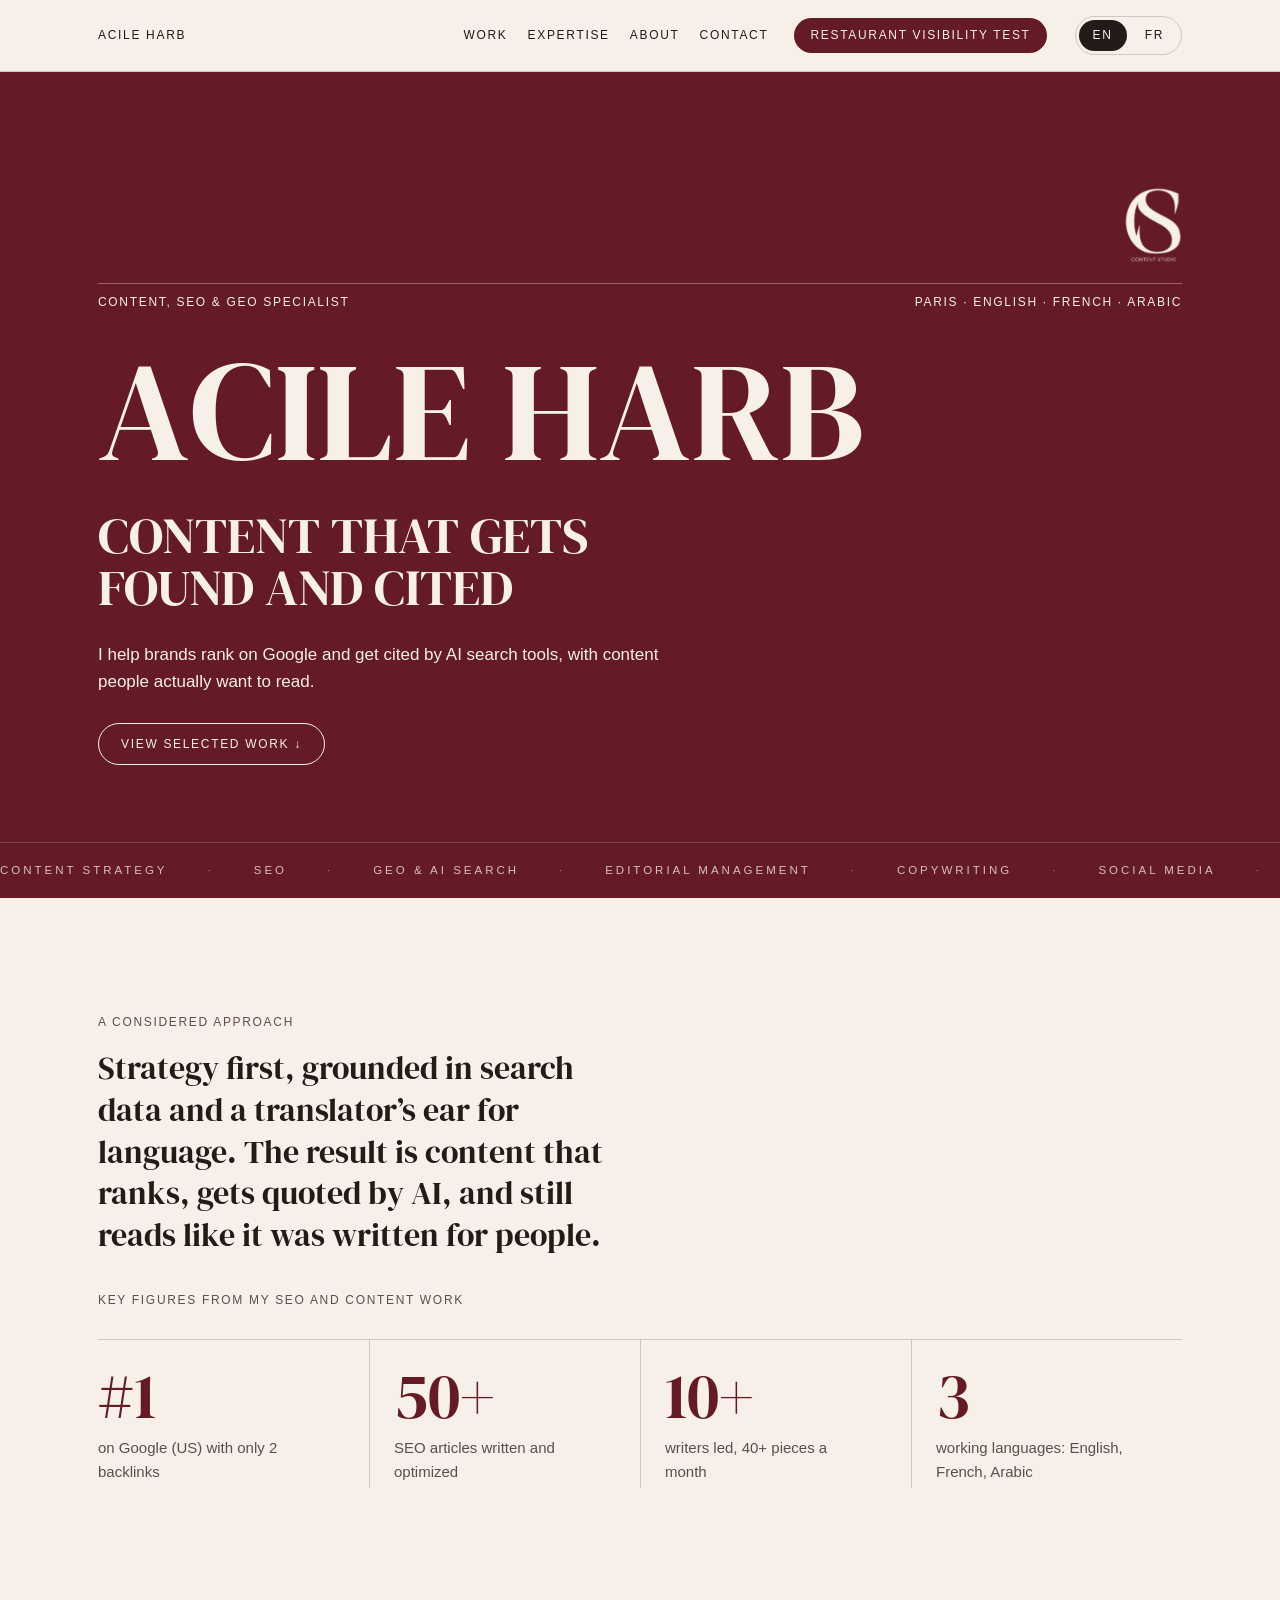
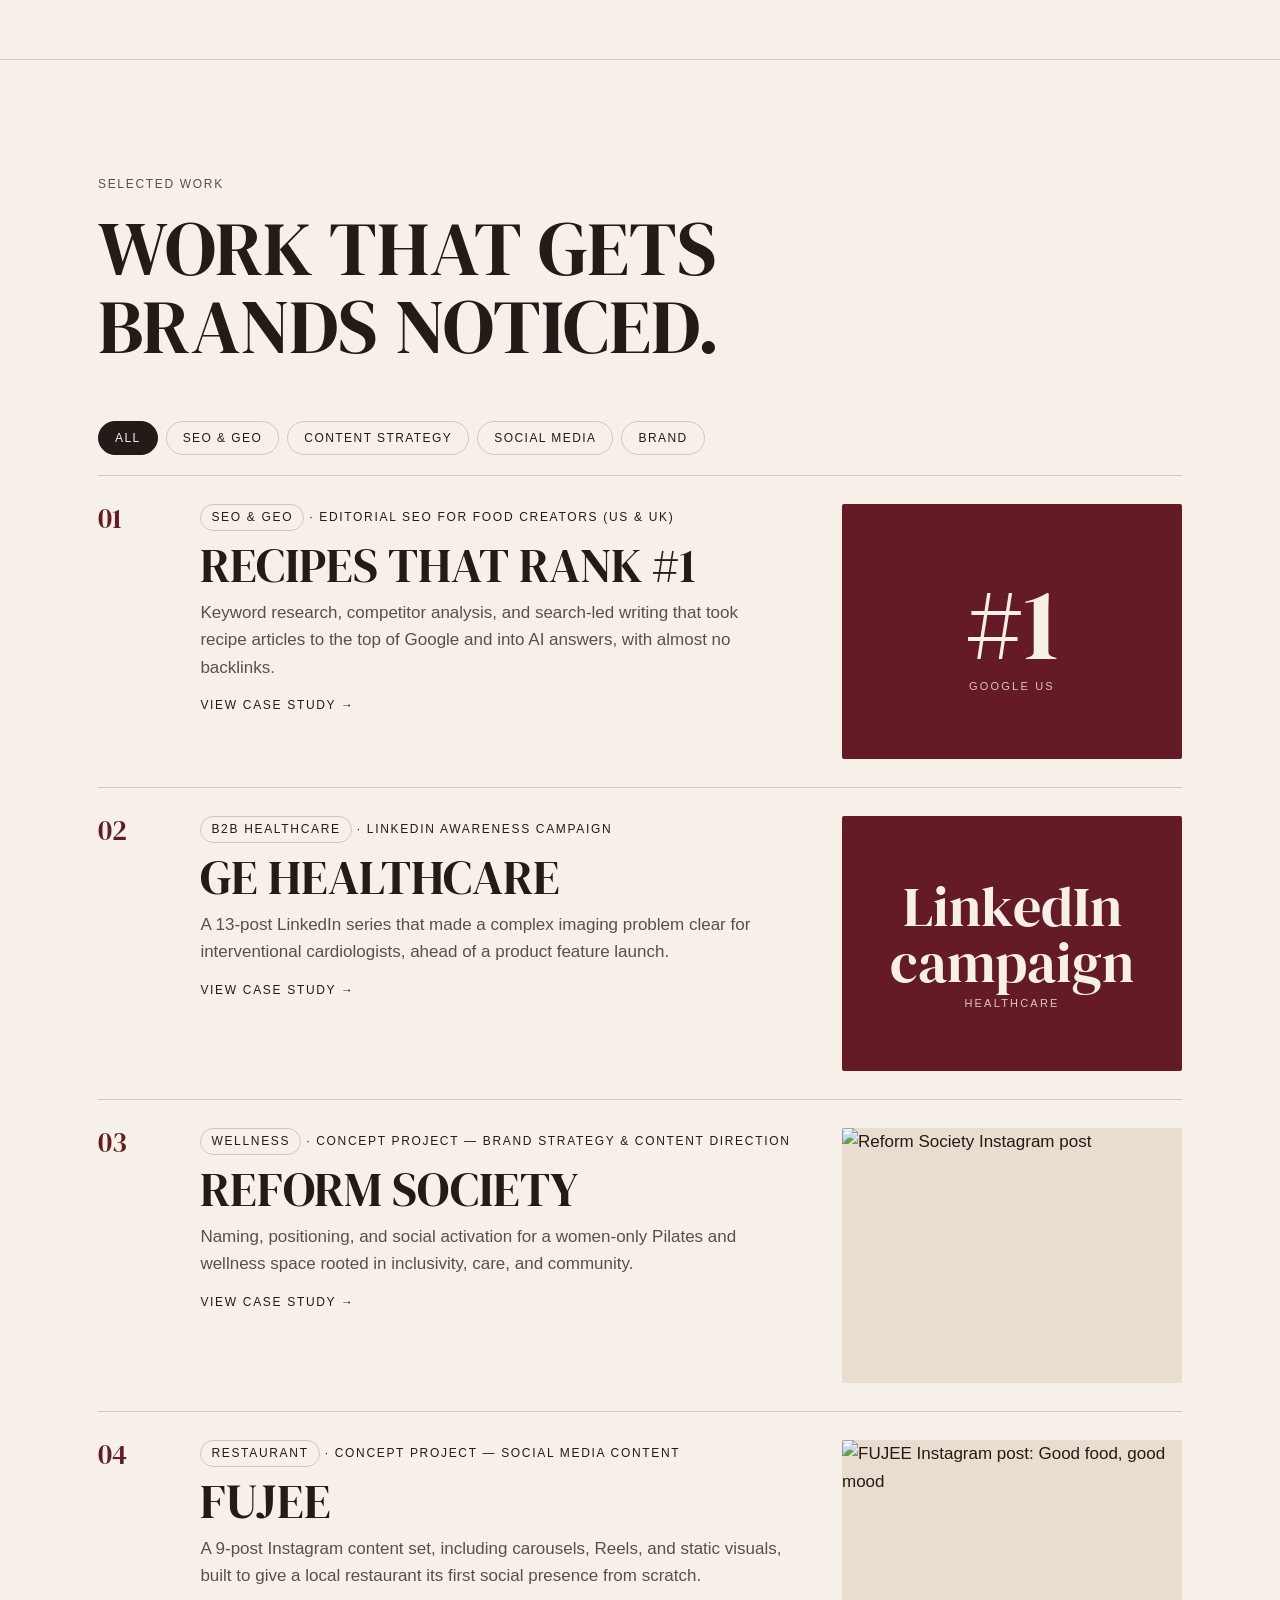
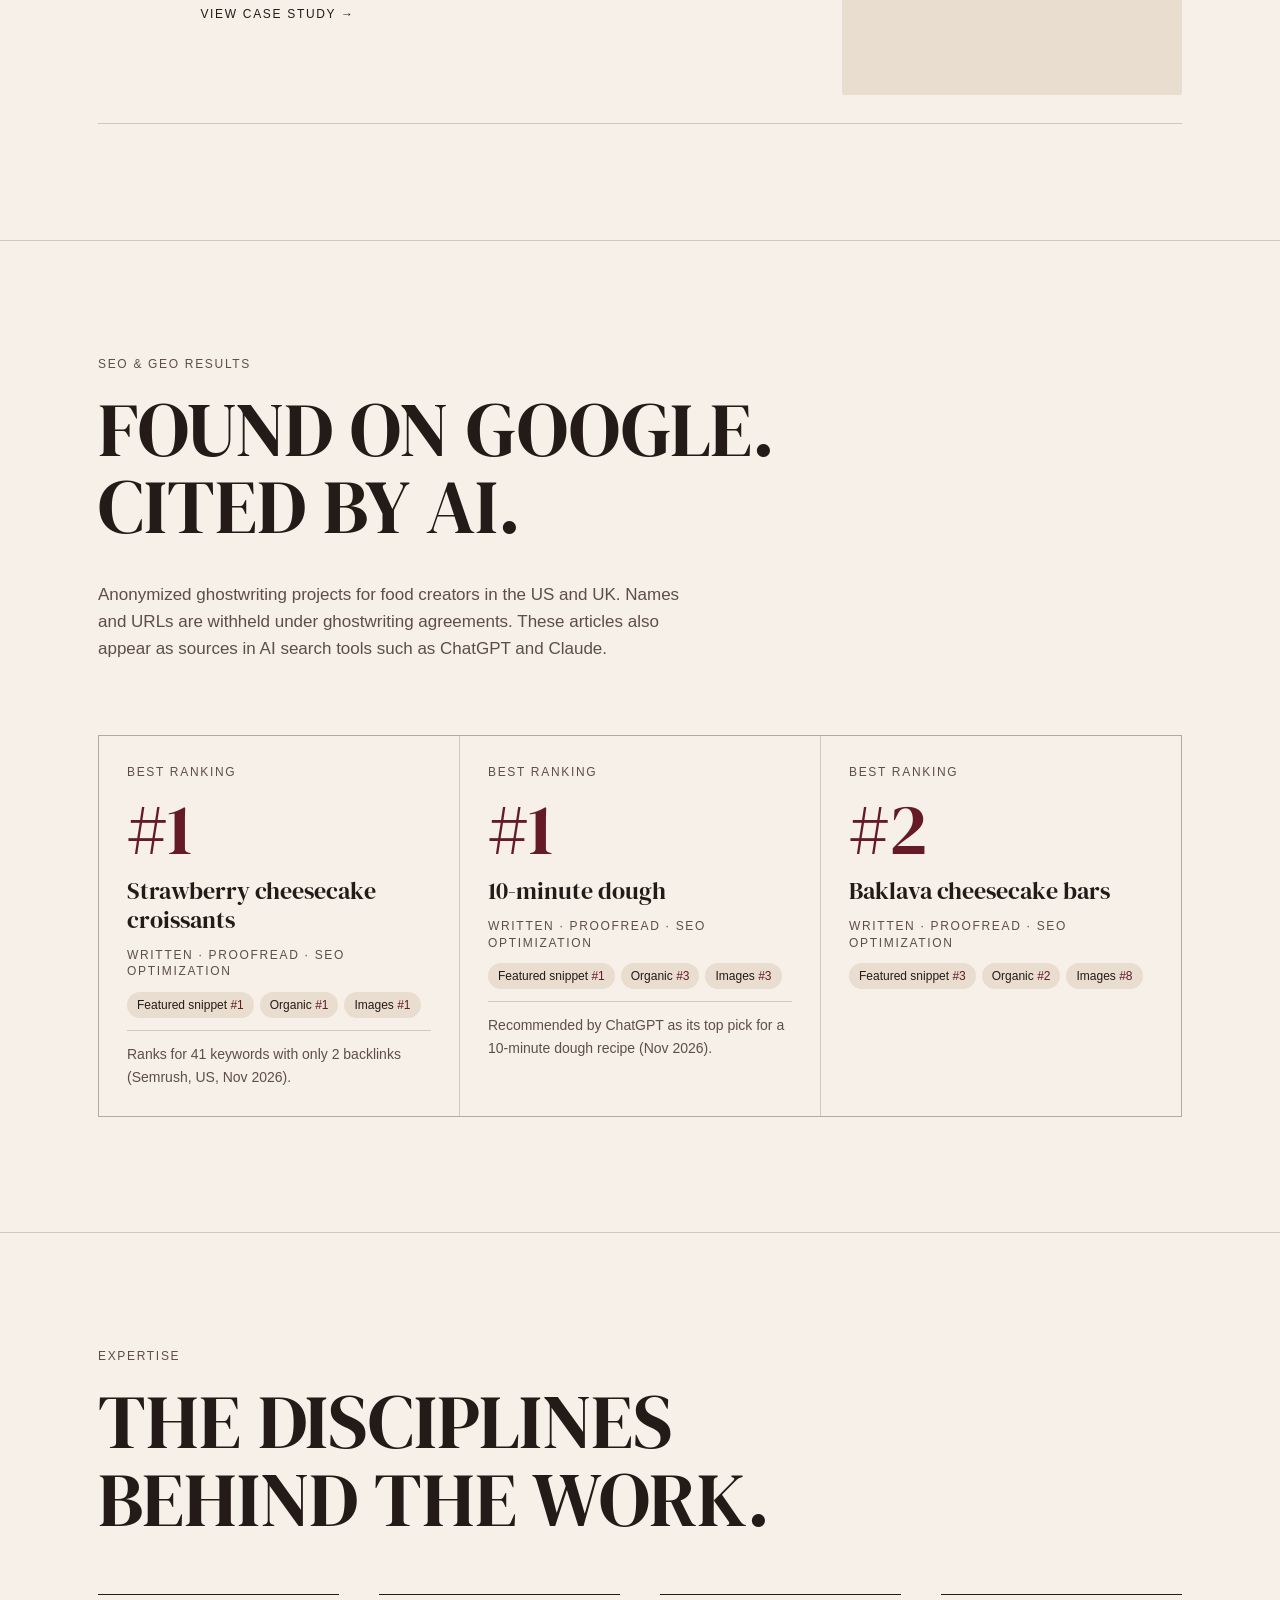
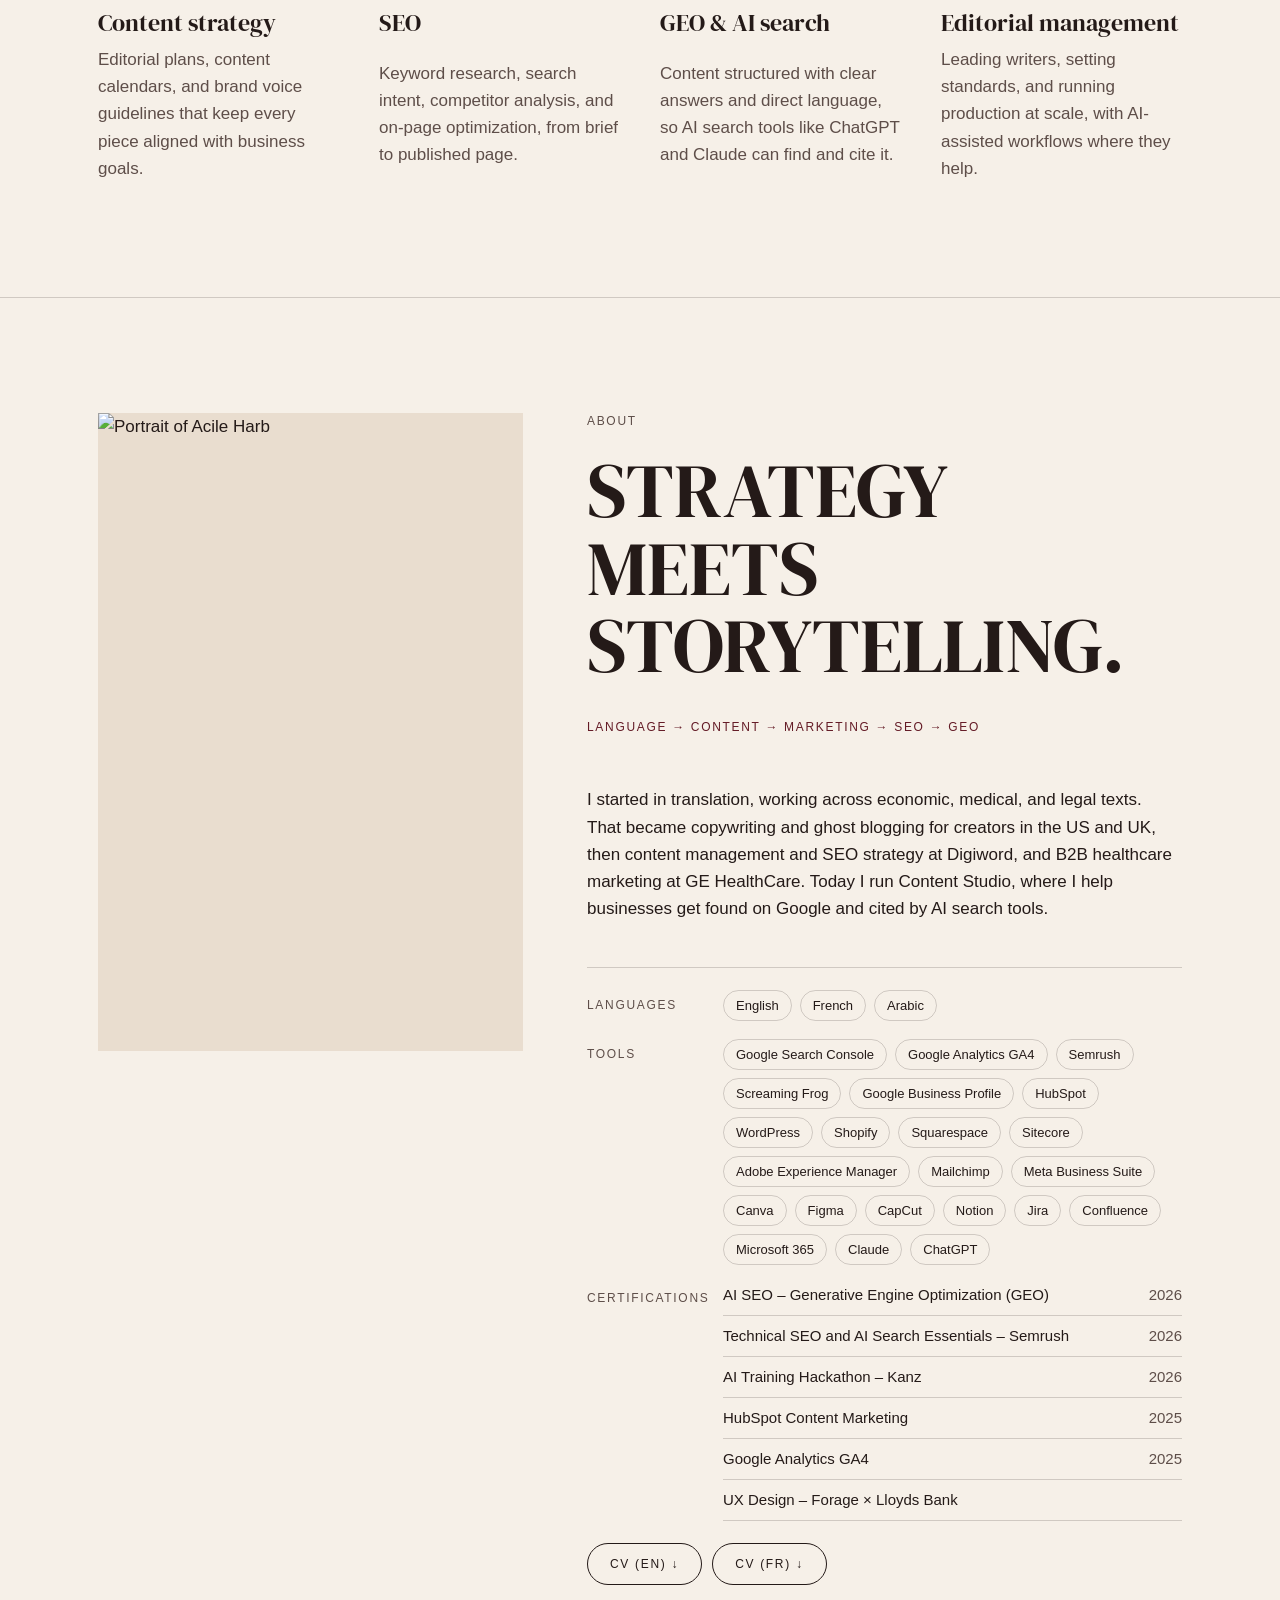
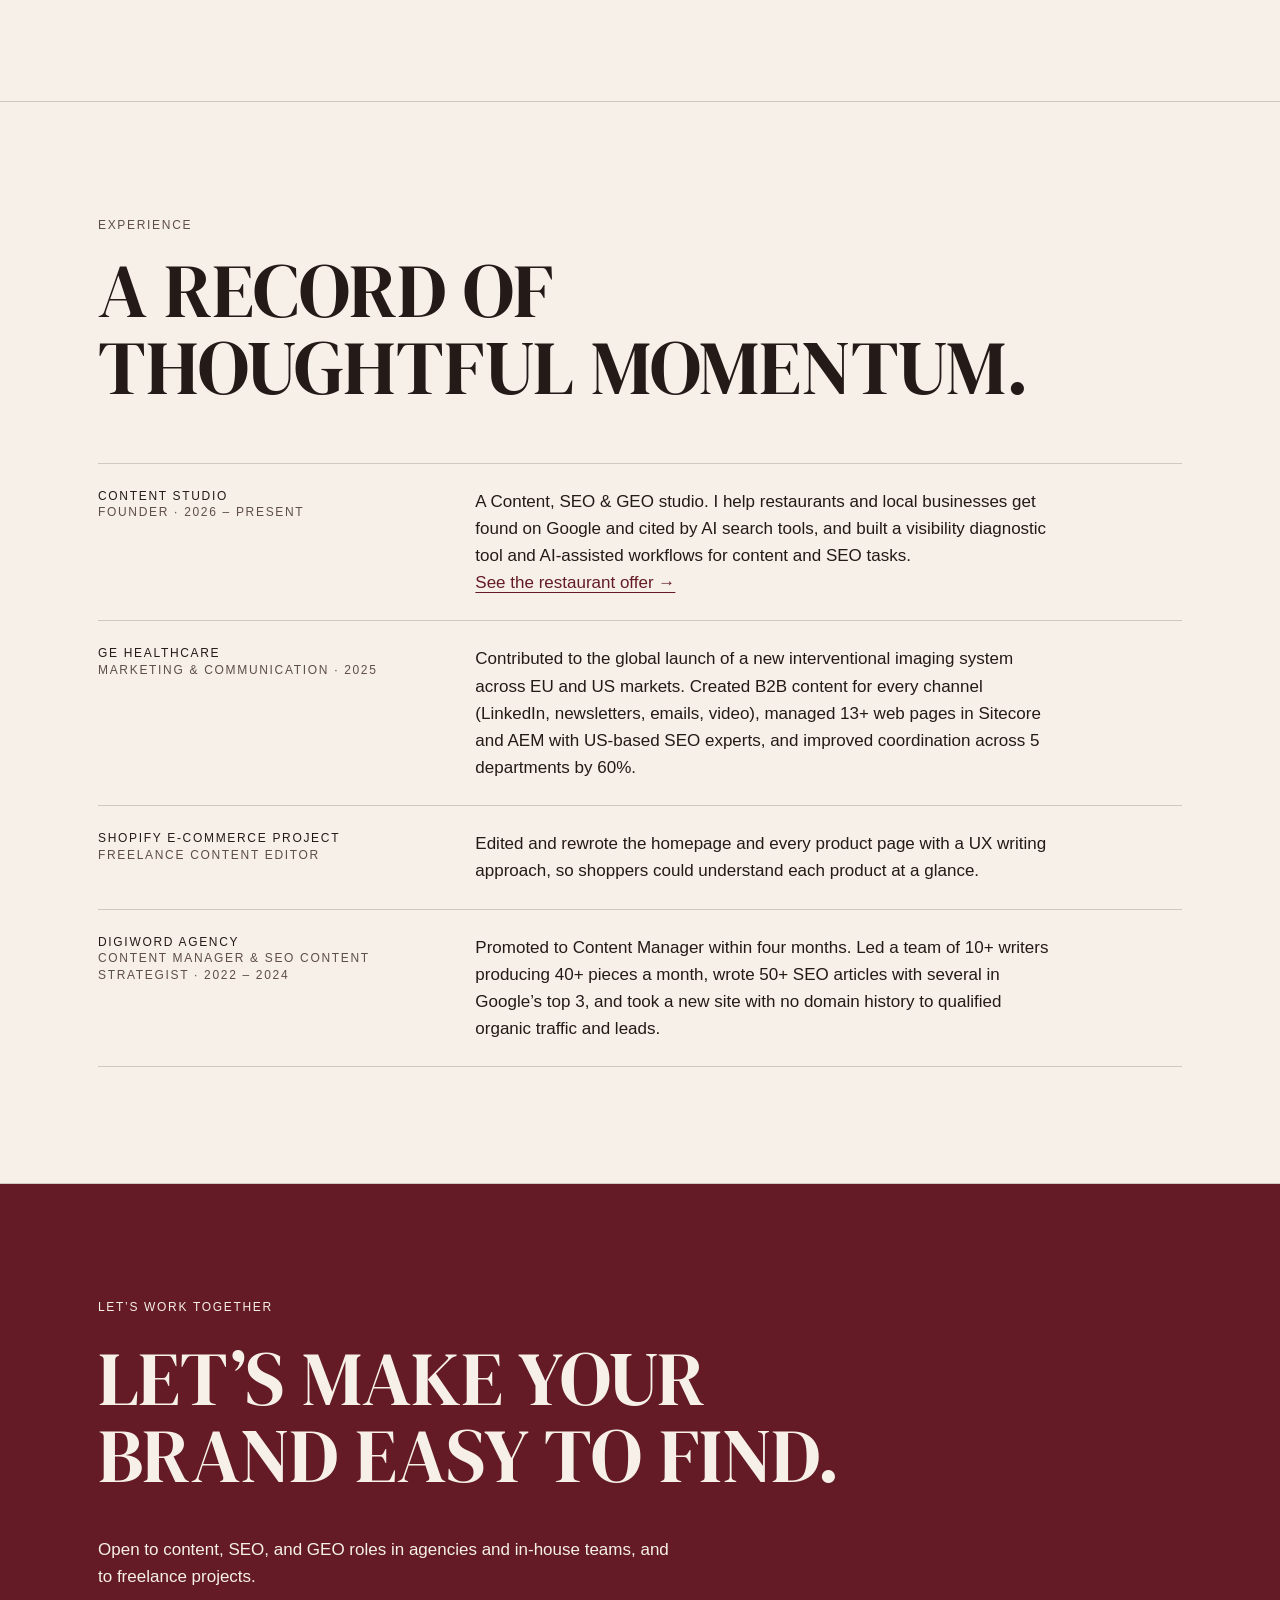
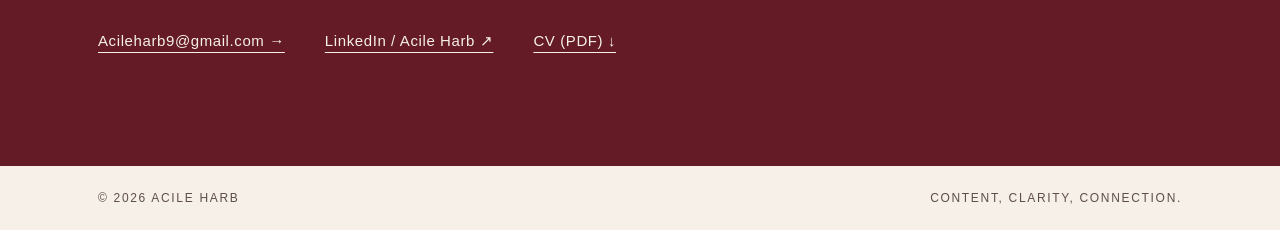
==== commit 90c84784: "Logo discret en coin du hero, couverture « LinkedIn campaign » Co-Authored-By: Claude Opus 5.5 <nore" ====
--- a/index.html
+++ b/index.html
@@ -16,7 +16,7 @@
 <link rel="preconnect" href="https://fonts.googleapis.com">
 <link rel="stylesheet" href="https://fonts.googleapis.com/css2?family=DM+Serif+Display:ital@0;1&display=swap">
 <link rel="stylesheet" href="https://api.fontshare.com/v2/css?f[]=satoshi@400,500&display=swap">
-<link rel="stylesheet" href="assets/style.css?v=27">
+<link rel="stylesheet" href="assets/style.css?v=28">
 </head>
 <body>
 
@@ -36,11 +36,9 @@
 
 <section class="hero">
   <div class="wrap">
+    <img class="hero-mark fade" src="assets/img/logo-content-studio-cream.png" alt="Content Studio logo" width="575" height="759">
     <div class="rule label fade"><span>Content, SEO &amp; GEO specialist</span><span>Paris · English · French · Arabic</span></div>
-    <div class="hero-title">
-      <h1 class="display" data-split>Acile Harb</h1>
-      <img class="hero-mark fade" src="assets/img/logo-content-studio-cream.png" alt="Content Studio logo" width="575" height="759">
-    </div>
+    <h1 class="display" data-split>Acile Harb</h1>
     <p class="sub fade">Content that gets<br>found and cited</p>
     <p class="fade">I help brands rank on Google and get cited by AI search tools, with content people actually want to read.</p>
     <a class="btn fade" href="#selected-work">View selected work ↓</a>
@@ -97,7 +95,7 @@
           <p>A 13-post LinkedIn series that made a complex imaging problem clear for interventional cardiologists, ahead of a product feature launch.</p>
           <span class="label go">View case study →</span>
         </div>
-        <div class="cover cover-type"><span>B2B</span><small>LinkedIn campaign</small></div>
+        <div class="cover cover-type cover-words"><span>LinkedIn<br>campaign</span><small>Healthcare</small></div>
       </a>
 
       <a class="work-item reveal" href="projets/reform-society.html" data-cat="brand social">
@@ -240,6 +238,6 @@
   <div class="wrap"><span>© 2026 Acile Harb</span><span>Content, clarity, connection.</span></div>
 </footer>
 
-<script src="assets/site.js?v=27" defer></script>
+<script src="assets/site.js?v=28" defer></script>
 </body>
 </html>
--- a/assets/style.css
+++ b/assets/style.css
@@ -370,9 +370,8 @@
 .stats-intro { margin-top: 18px; }
 .stats-intro + .stats { margin-top: 0; }
 .xp-logo { display: block; width: 56px; height: auto; margin-bottom: 12px; }
-.hero-title { display: flex; align-items: center; justify-content: space-between; gap: 24px; }
-.hero-title h1 { min-width: 0; }
-.hero-mark { width: clamp(64px, 9vw, 130px); height: auto; flex: none; }
+.hero-mark { justify-self: end; width: clamp(40px, 4.5vw, 60px); height: auto; margin-bottom: -8px; opacity: .92; }
+.work-item .cover-words span { font-size: clamp(38px, 4.4vw, 60px); line-height: 1; }
 .hero-logo { margin: 0; }
 .hero-logo img { width: clamp(120px, 16vw, 190px); height: auto; }
 .note { font-size: 14px; color: var(--ink-soft); }
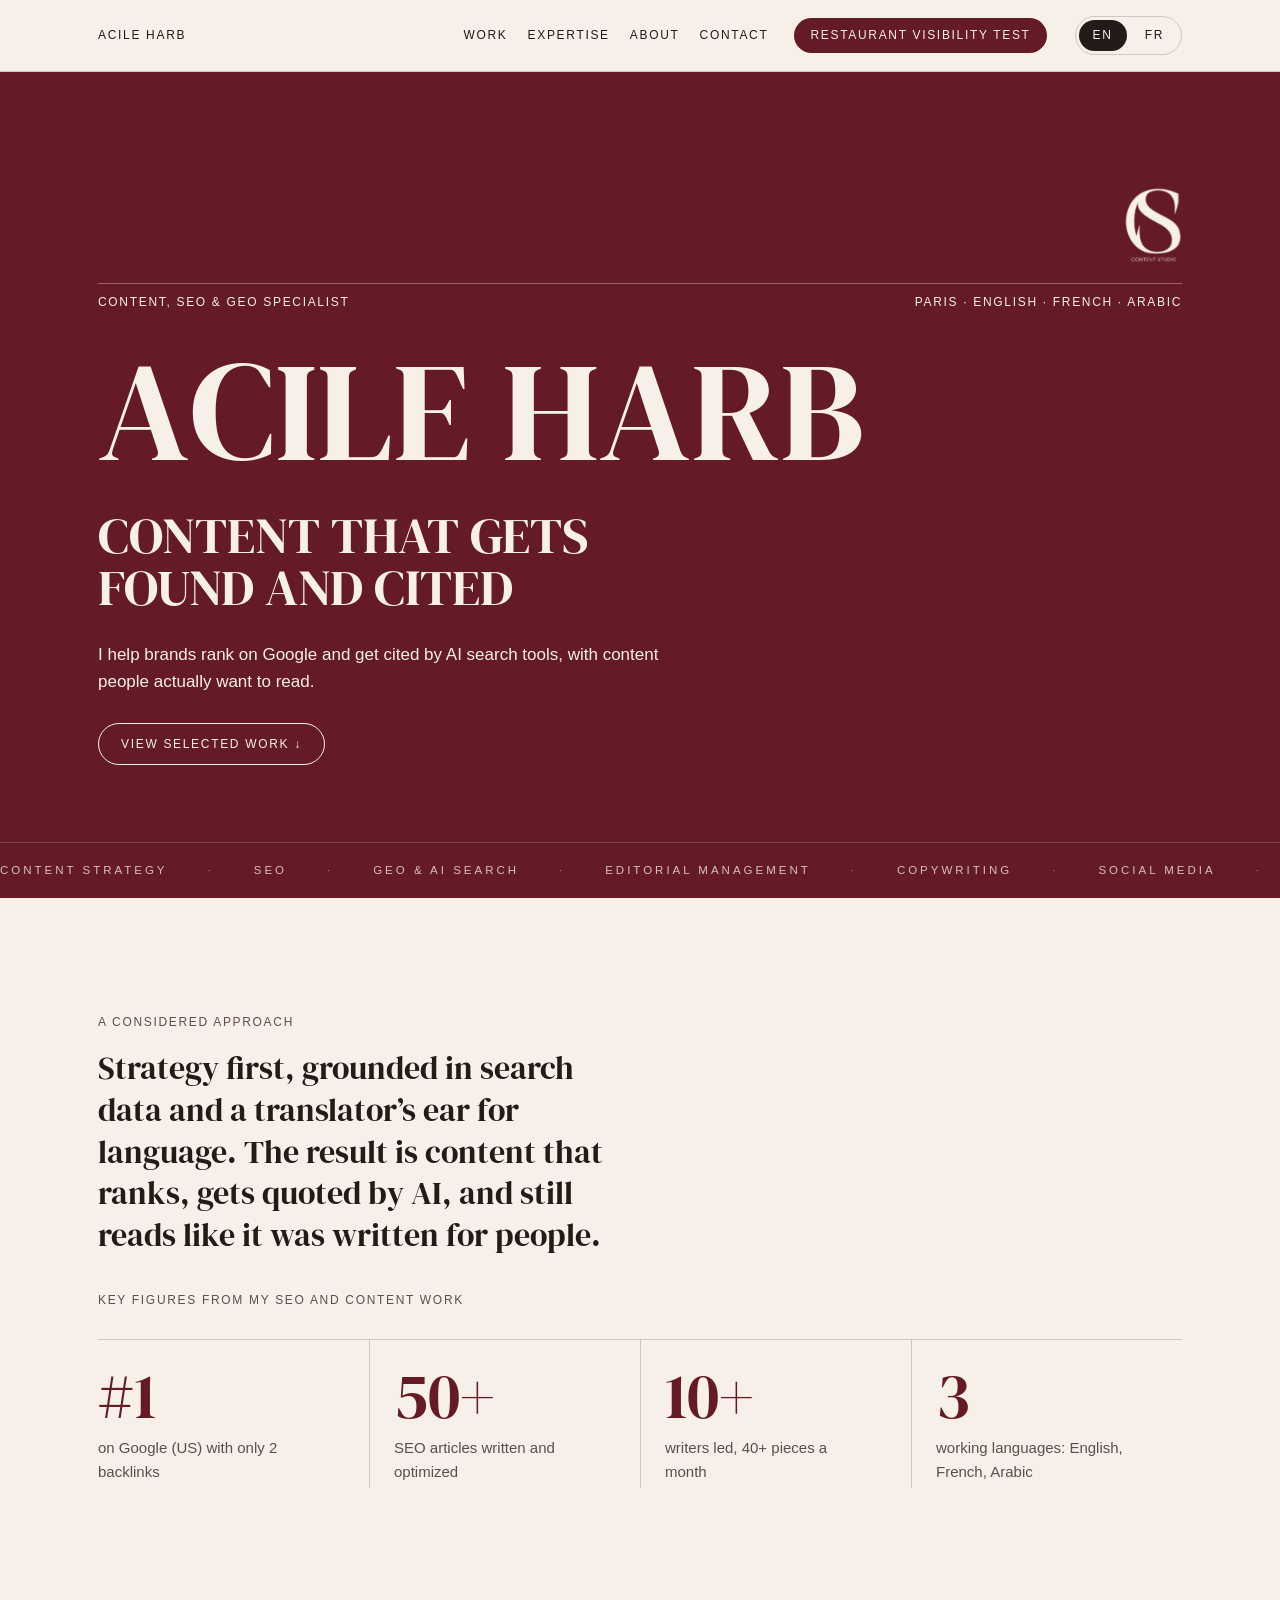
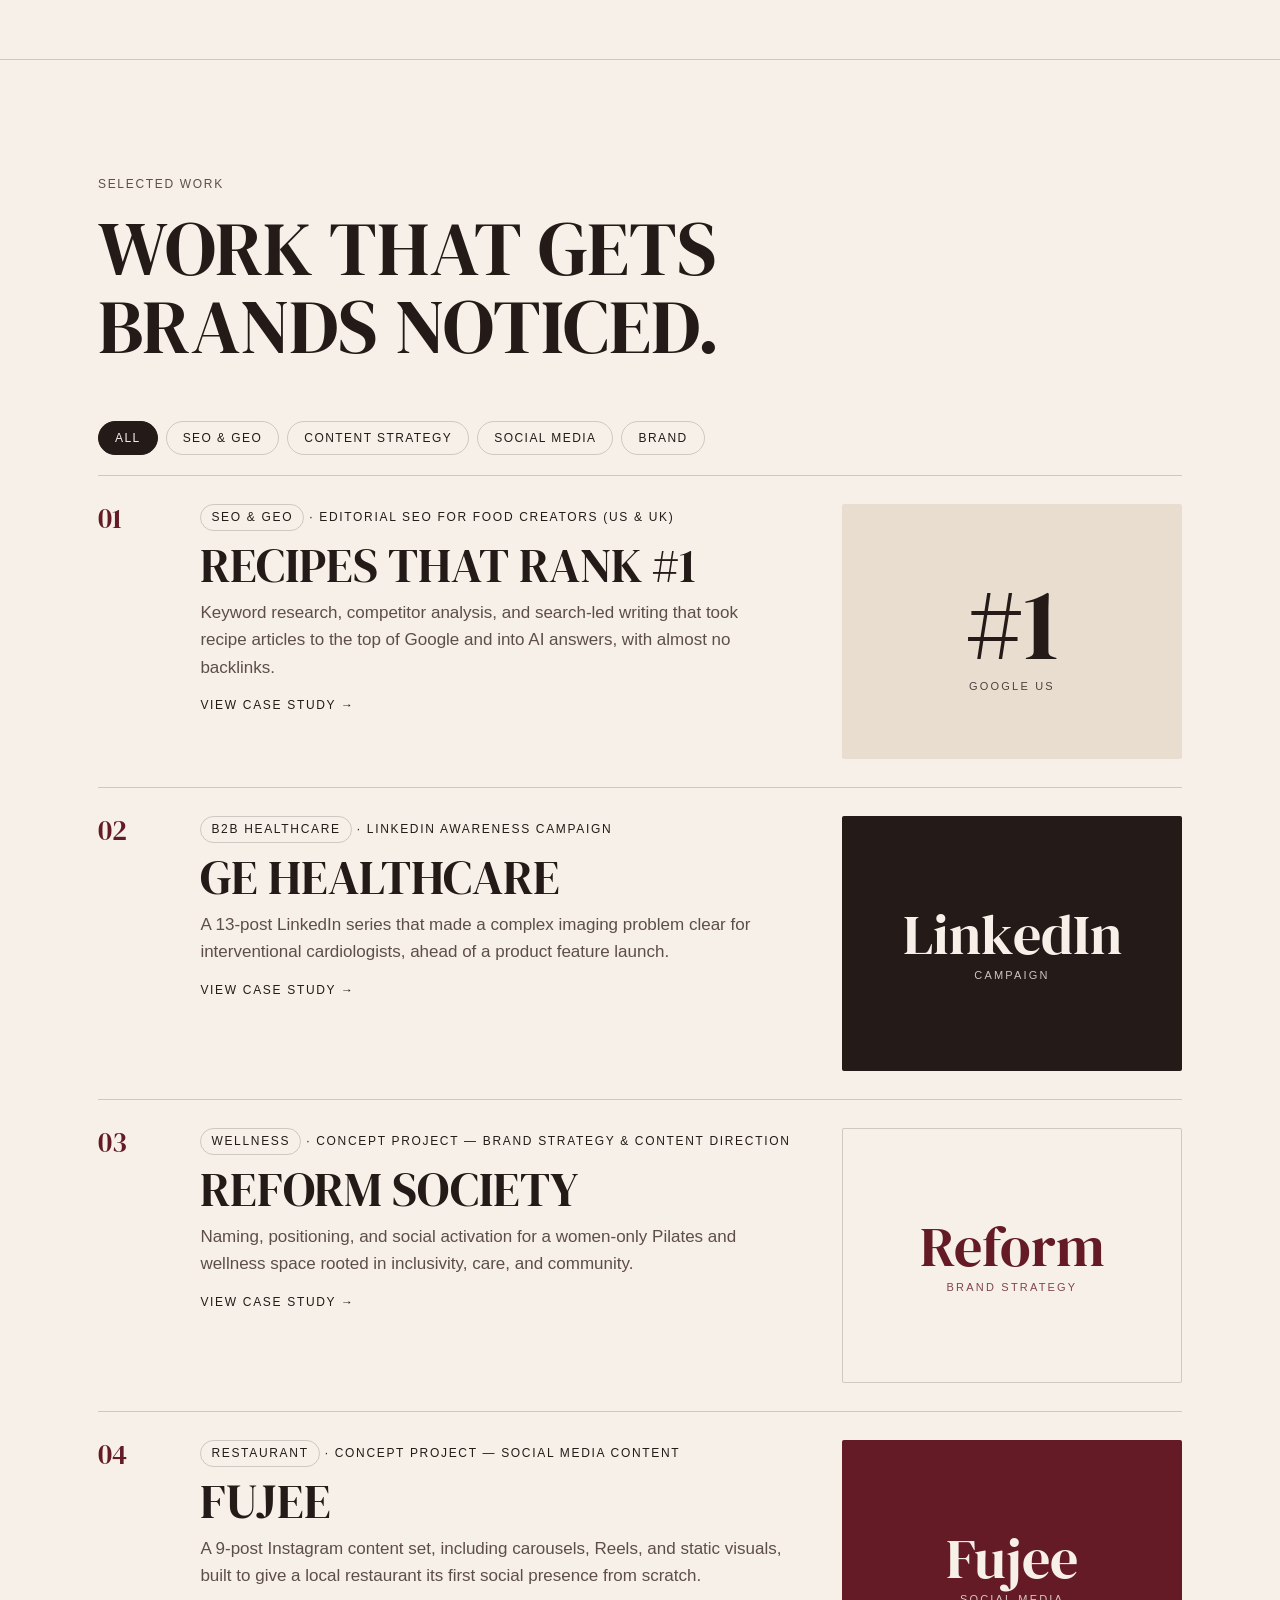
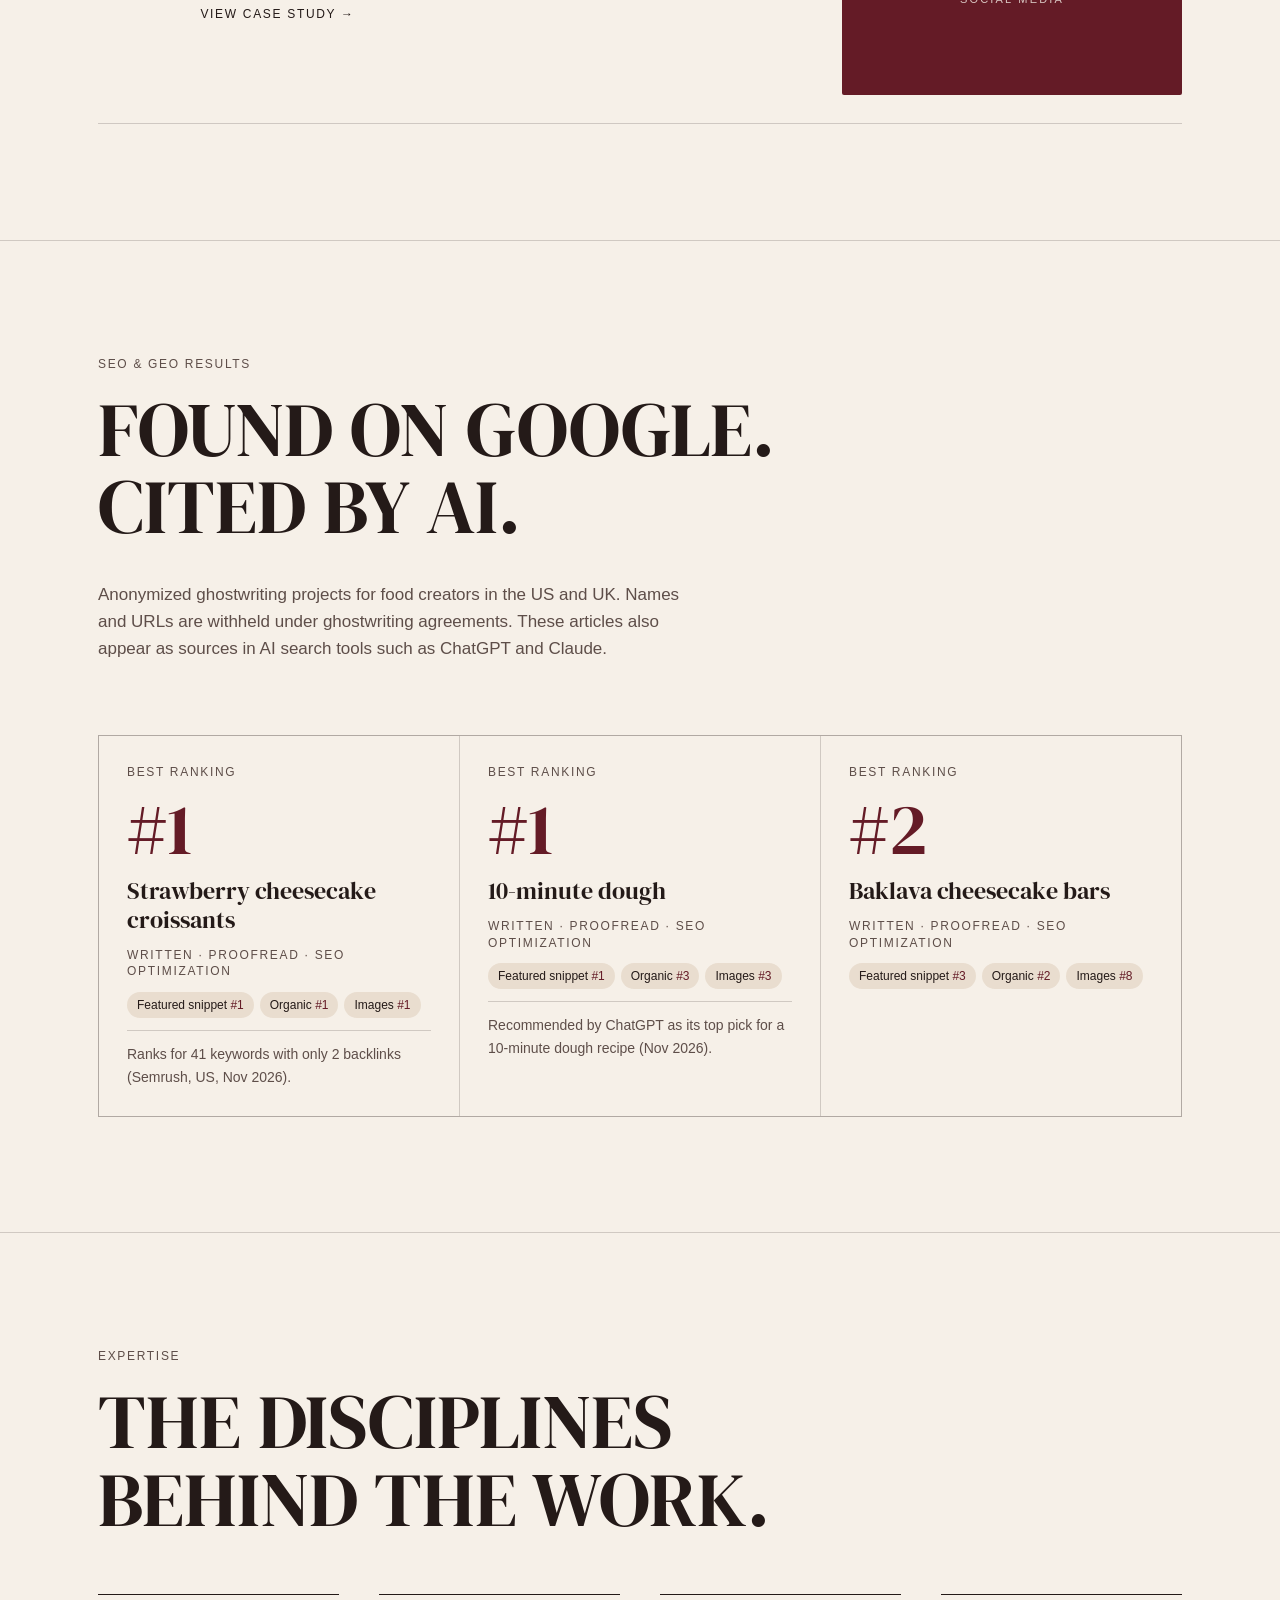
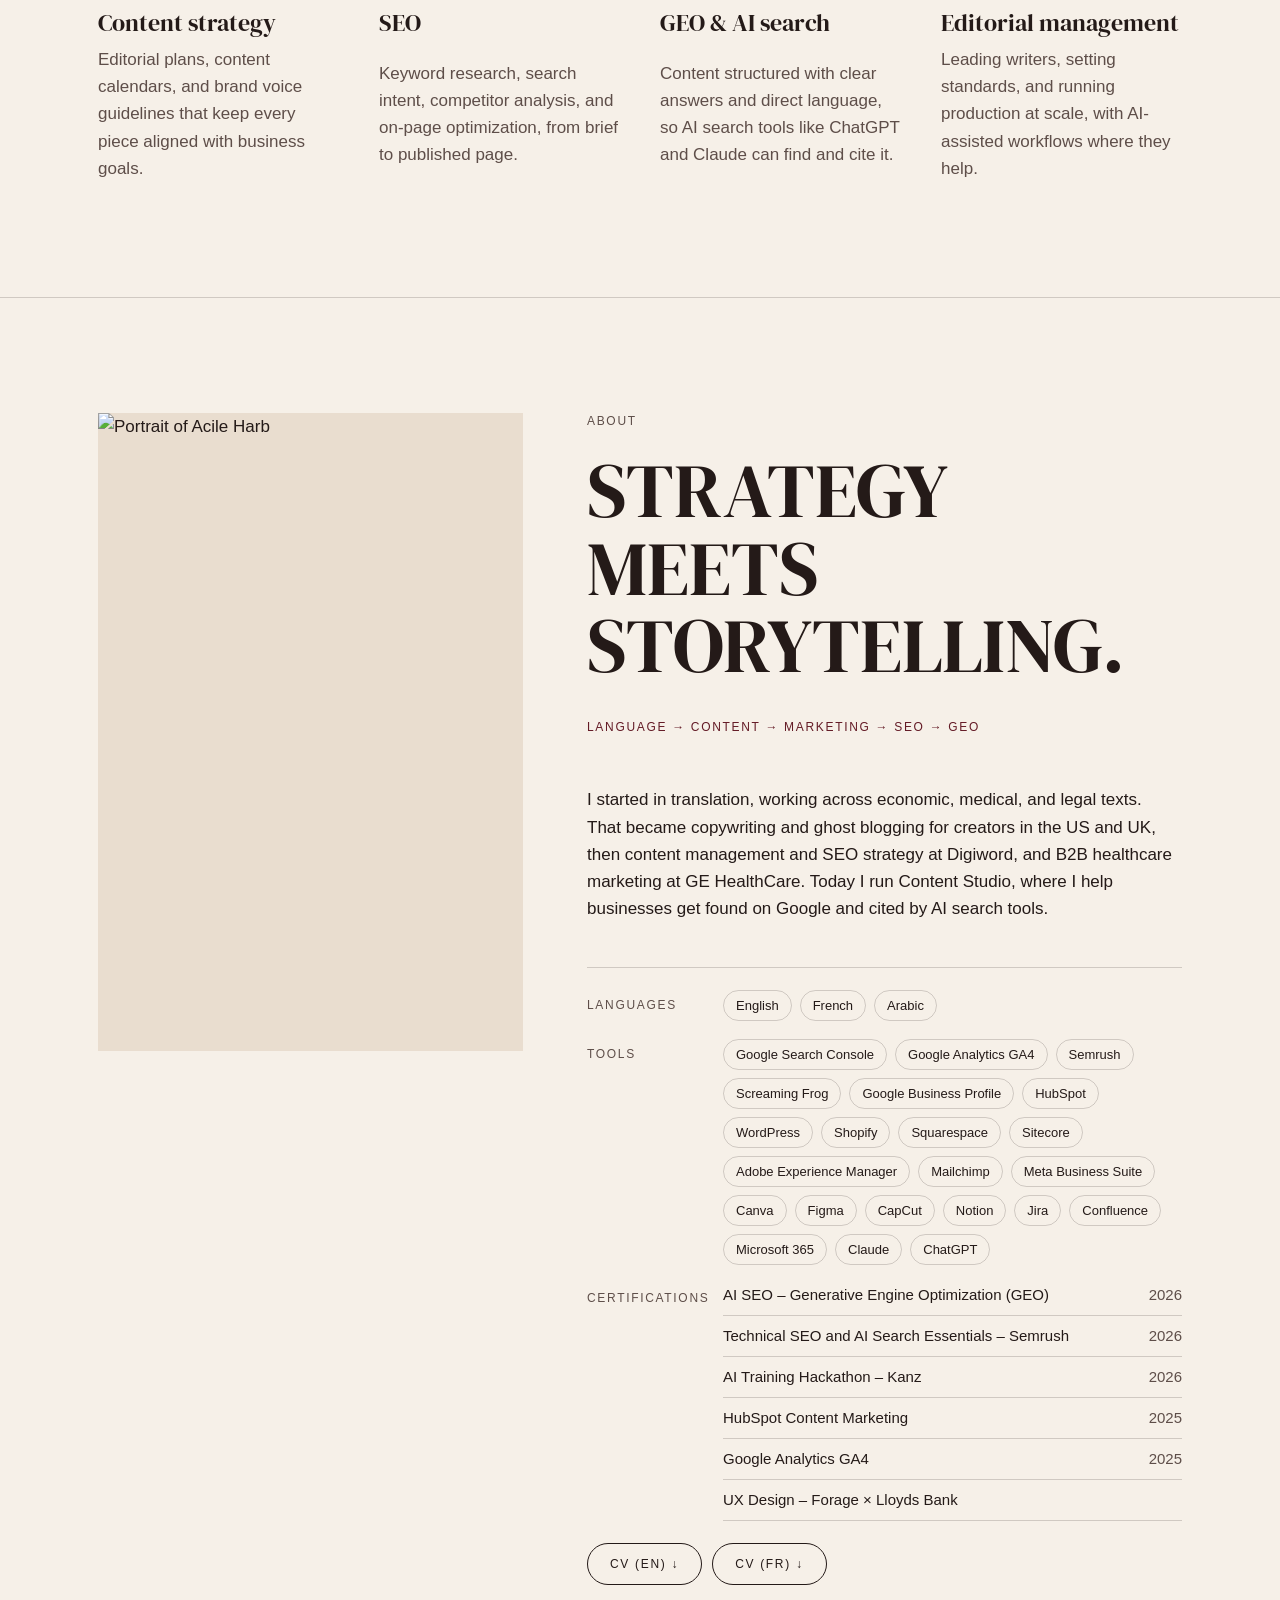
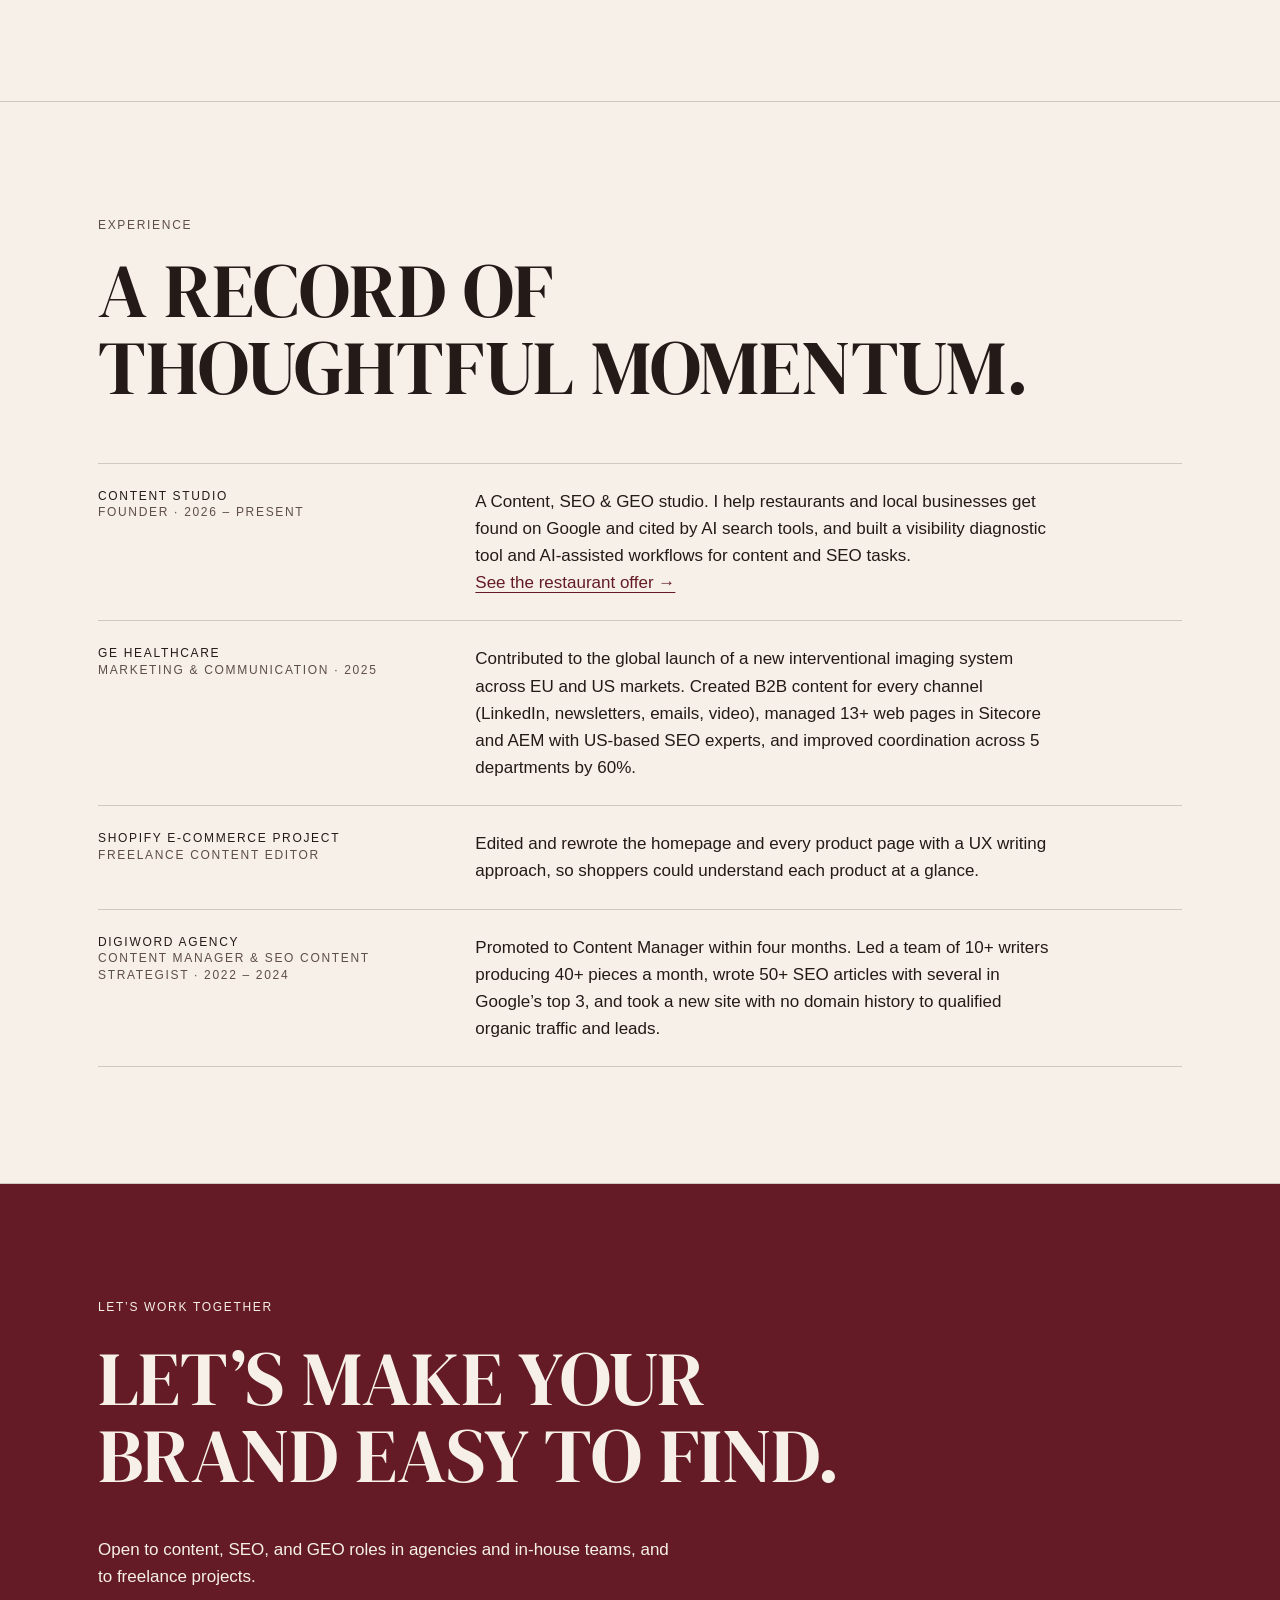
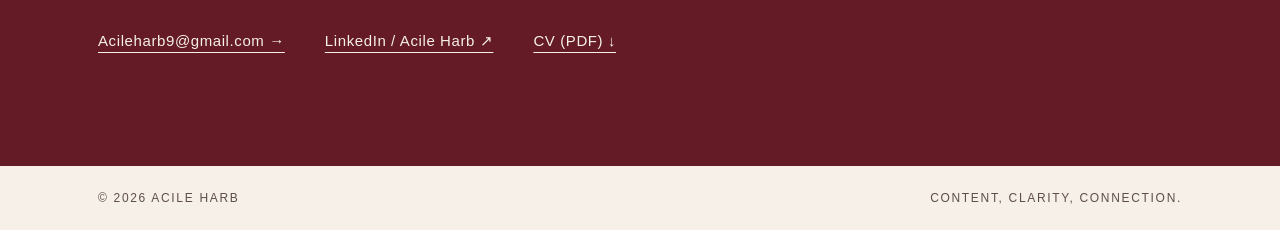
==== commit b4f517cb: "Couvertures de projets typographiques, tons variés Co-Authored-By: Claude Opus 5.5 <noreply@anthropi" ====
--- a/index.html
+++ b/index.html
@@ -16,7 +16,7 @@
 <link rel="preconnect" href="https://fonts.googleapis.com">
 <link rel="stylesheet" href="https://fonts.googleapis.com/css2?family=DM+Serif+Display:ital@0;1&display=swap">
 <link rel="stylesheet" href="https://api.fontshare.com/v2/css?f[]=satoshi@400,500&display=swap">
-<link rel="stylesheet" href="assets/style.css?v=28">
+<link rel="stylesheet" href="assets/style.css?v=29">
 </head>
 <body>
 
@@ -84,7 +84,7 @@
           <p>Keyword research, competitor analysis, and search-led writing that took recipe articles to the top of Google and into AI answers, with almost no backlinks.</p>
           <span class="label go">View case study →</span>
         </div>
-        <div class="cover cover-type"><span>#1</span><small>Google US</small></div>
+        <div class="cover cover-type tone-sand"><span>#1</span><small>Google US</small></div>
       </a>
 
       <a class="work-item reveal" href="projets/ge-healthcare.html" data-cat="content social">
@@ -95,7 +95,7 @@
           <p>A 13-post LinkedIn series that made a complex imaging problem clear for interventional cardiologists, ahead of a product feature launch.</p>
           <span class="label go">View case study →</span>
         </div>
-        <div class="cover cover-type cover-words"><span>LinkedIn<br>campaign</span><small>Healthcare</small></div>
+        <div class="cover cover-type tone-ink cover-words"><span>LinkedIn</span><small>Campaign</small></div>
       </a>
 
       <a class="work-item reveal" href="projets/reform-society.html" data-cat="brand social">
@@ -106,7 +106,7 @@
           <p>Naming, positioning, and social activation for a women-only Pilates and wellness space rooted in inclusivity, care, and community.</p>
           <span class="label go">View case study →</span>
         </div>
-        <div class="cover"><img src="https://framerusercontent.com/images/gl4YspVm76AhEILXNoZHCLfUjk.png?width=1080&height=1350" alt="Reform Society Instagram post" loading="lazy"></div>
+        <div class="cover cover-type tone-line cover-words"><span>Reform</span><small>Brand strategy</small></div>
       </a>
 
       <a class="work-item reveal" href="projets/fujee.html" data-cat="social brand">
@@ -117,7 +117,7 @@
           <p>A 9-post Instagram content set, including carousels, Reels, and static visuals, built to give a local restaurant its first social presence from scratch.</p>
           <span class="label go">View case study →</span>
         </div>
-        <div class="cover"><img src="https://framerusercontent.com/images/0LRvVTp5ZH6KFp5UvTbIHyWdmE.png?width=1254&height=1254" alt="FUJEE Instagram post: Good food, good mood" loading="lazy"></div>
+        <div class="cover cover-type tone-wine cover-words"><span>Fujee</span><small>Social media</small></div>
       </a>
     </div>
   </div>
@@ -238,6 +238,6 @@
   <div class="wrap"><span>© 2026 Acile Harb</span><span>Content, clarity, connection.</span></div>
 </footer>
 
-<script src="assets/site.js?v=28" defer></script>
+<script src="assets/site.js?v=29" defer></script>
 </body>
 </html>
--- a/assets/style.css
+++ b/assets/style.css
@@ -310,7 +310,7 @@
   .stat:nth-child(3) { padding-left: 0; border-left: 0; }
   .stat:nth-child(n+3) { border-top: 1px solid var(--line); }
 }
-.work-item .cover-type { background: var(--wine); color: var(--wine-ink); display: grid; place-content: center; text-align: center; gap: 6px; }
+.work-item .cover-type { display: grid; place-content: center; text-align: center; gap: 6px; }
 .cover-type span { font: 400 clamp(64px, 8vw, 110px)/1 var(--display); }
 .cover-type small { font: 500 11px/1 var(--body); letter-spacing: .2em; text-transform: uppercase; opacity: .8; }
 .result-note { font-size: 14px; color: var(--ink-soft); border-top: 1px solid var(--line); padding-top: 12px; }
@@ -371,6 +371,12 @@
 .stats-intro + .stats { margin-top: 0; }
 .xp-logo { display: block; width: 56px; height: auto; margin-bottom: 12px; }
 .hero-mark { justify-self: end; width: clamp(40px, 4.5vw, 60px); height: auto; margin-bottom: -8px; opacity: .92; }
+.work-item .tone-sand { background: var(--sand); color: var(--ink); }
+.work-item .tone-ink { background: var(--ink); color: var(--paper); }
+.work-item .tone-line { background: var(--paper); color: var(--wine); border: 1px solid var(--line); }
+.work-item .tone-wine { background: var(--wine); color: var(--wine-ink); }
+.work-item .cover-type { transition: transform .5s cubic-bezier(.2, .8, .2, 1); }
+.work-item:hover .cover-type { transform: translateY(-4px); }
 .work-item .cover-words span { font-size: clamp(38px, 4.4vw, 60px); line-height: 1; }
 .hero-logo { margin: 0; }
 .hero-logo img { width: clamp(120px, 16vw, 190px); height: auto; }
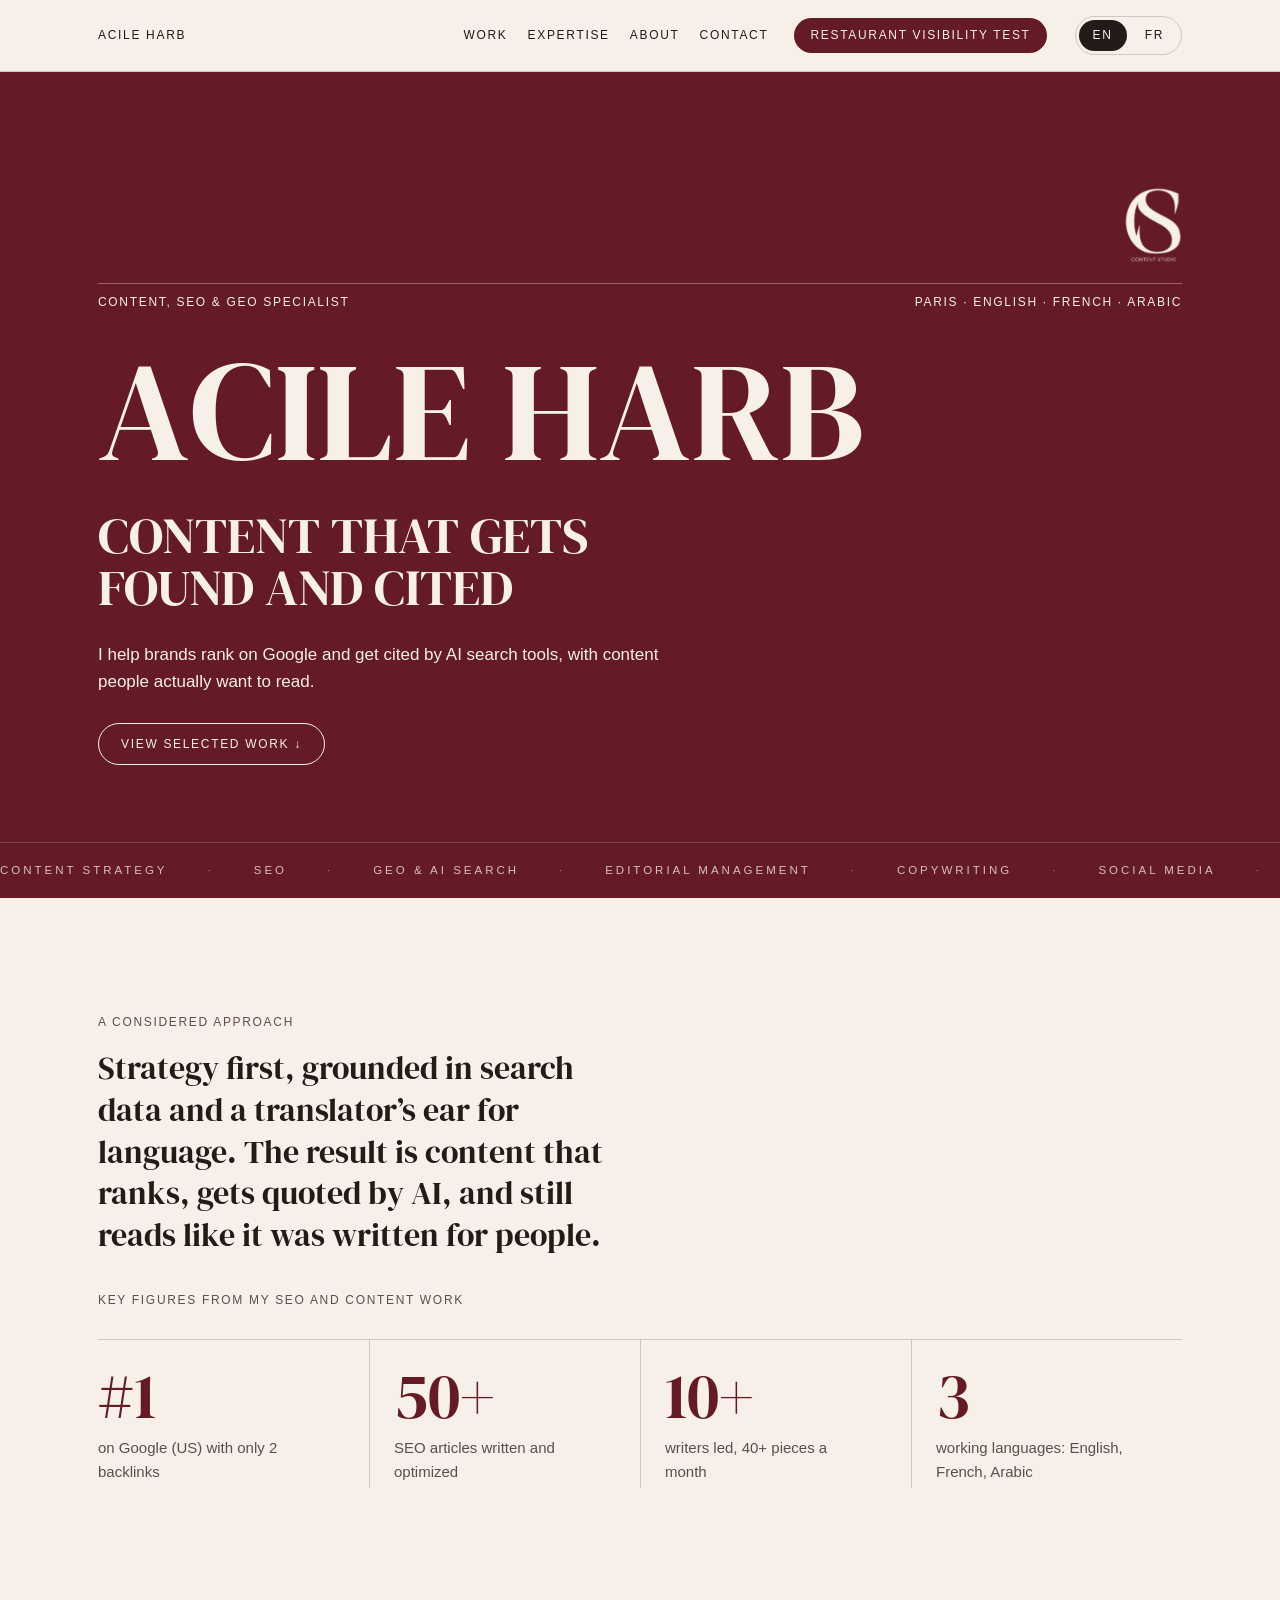
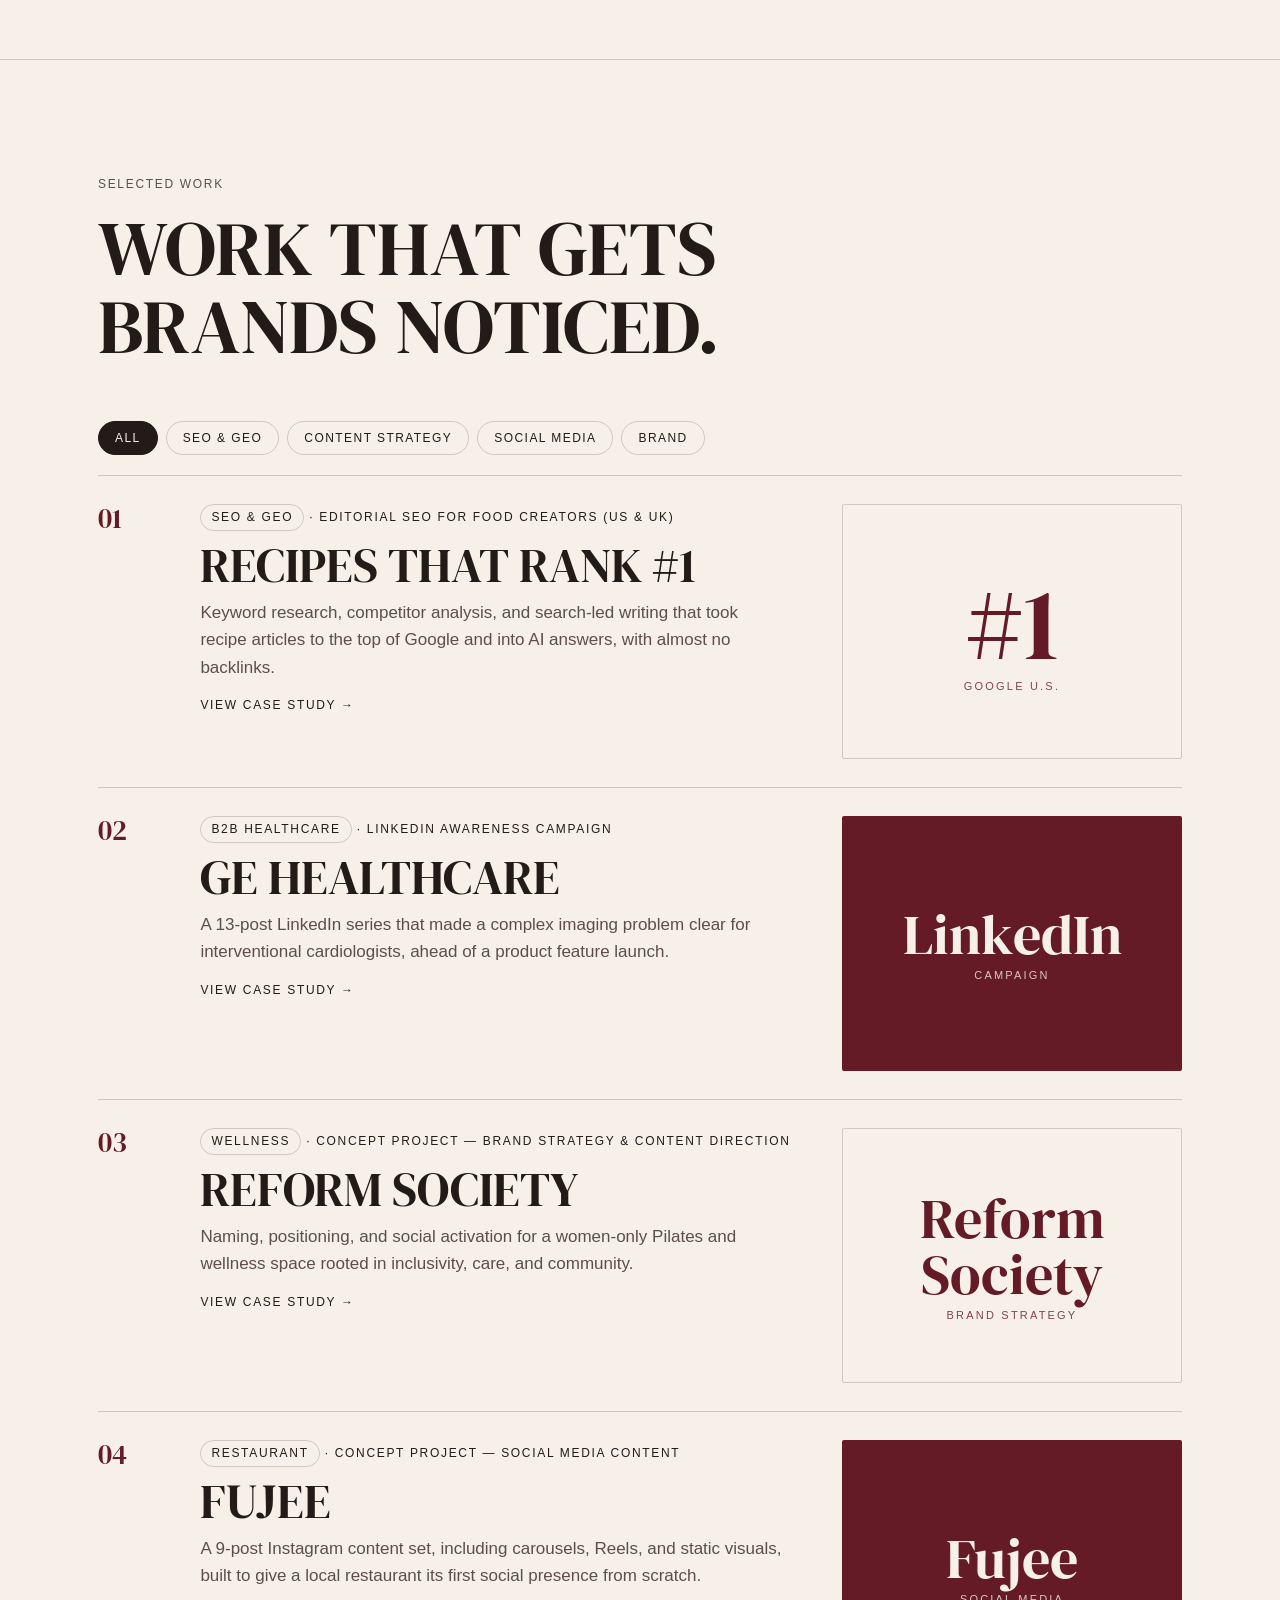
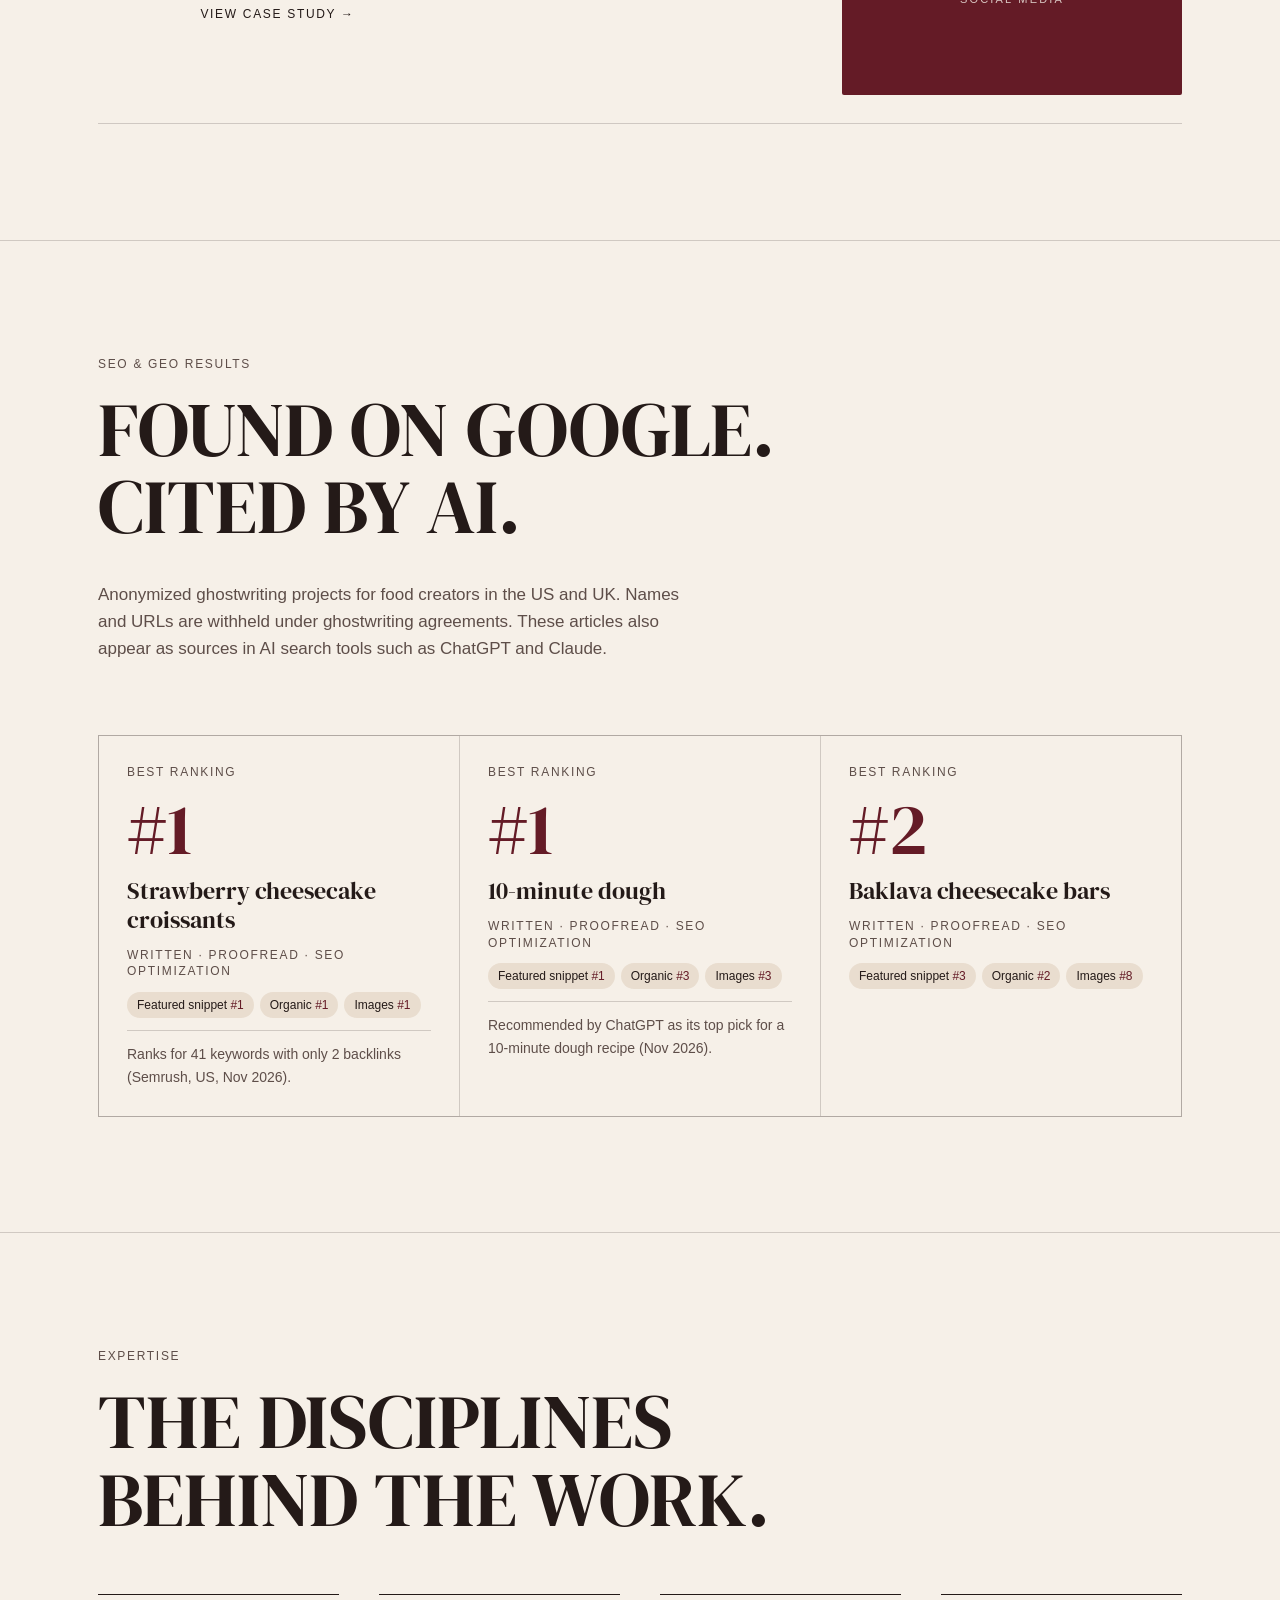
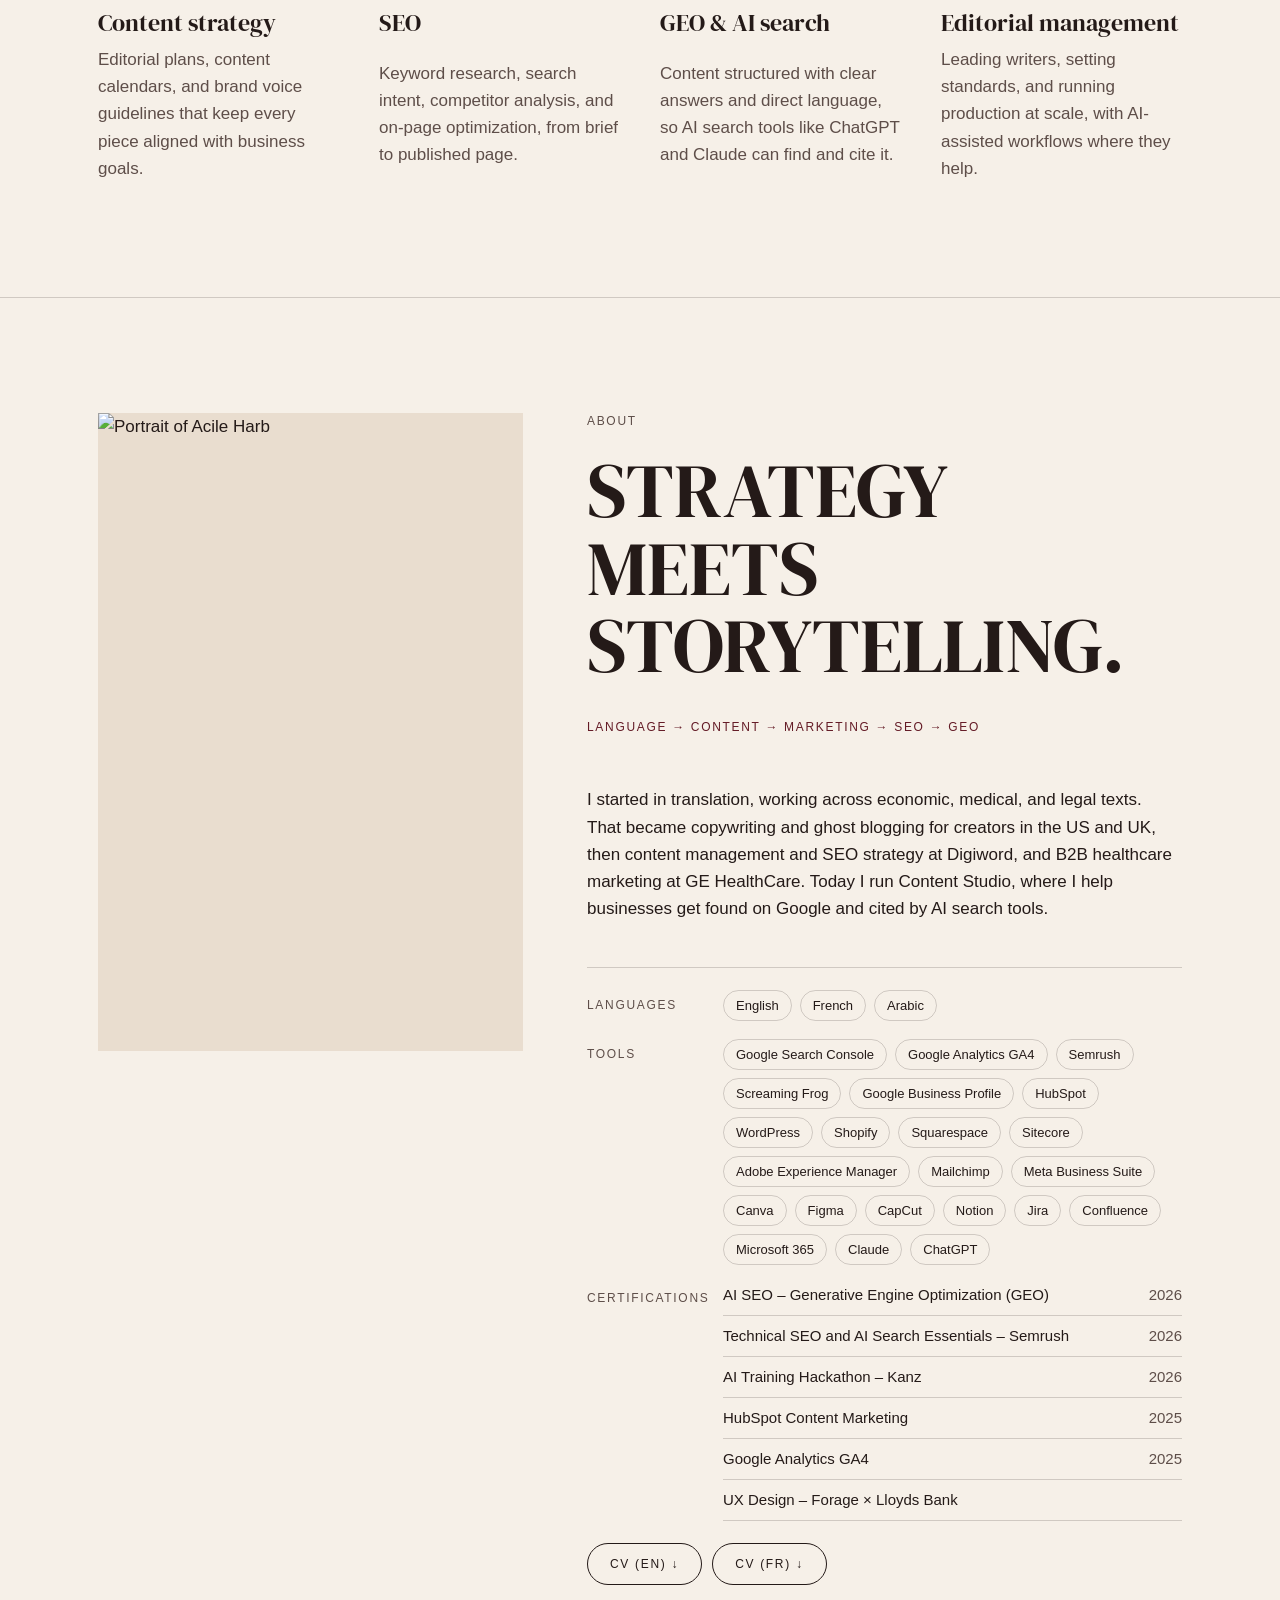
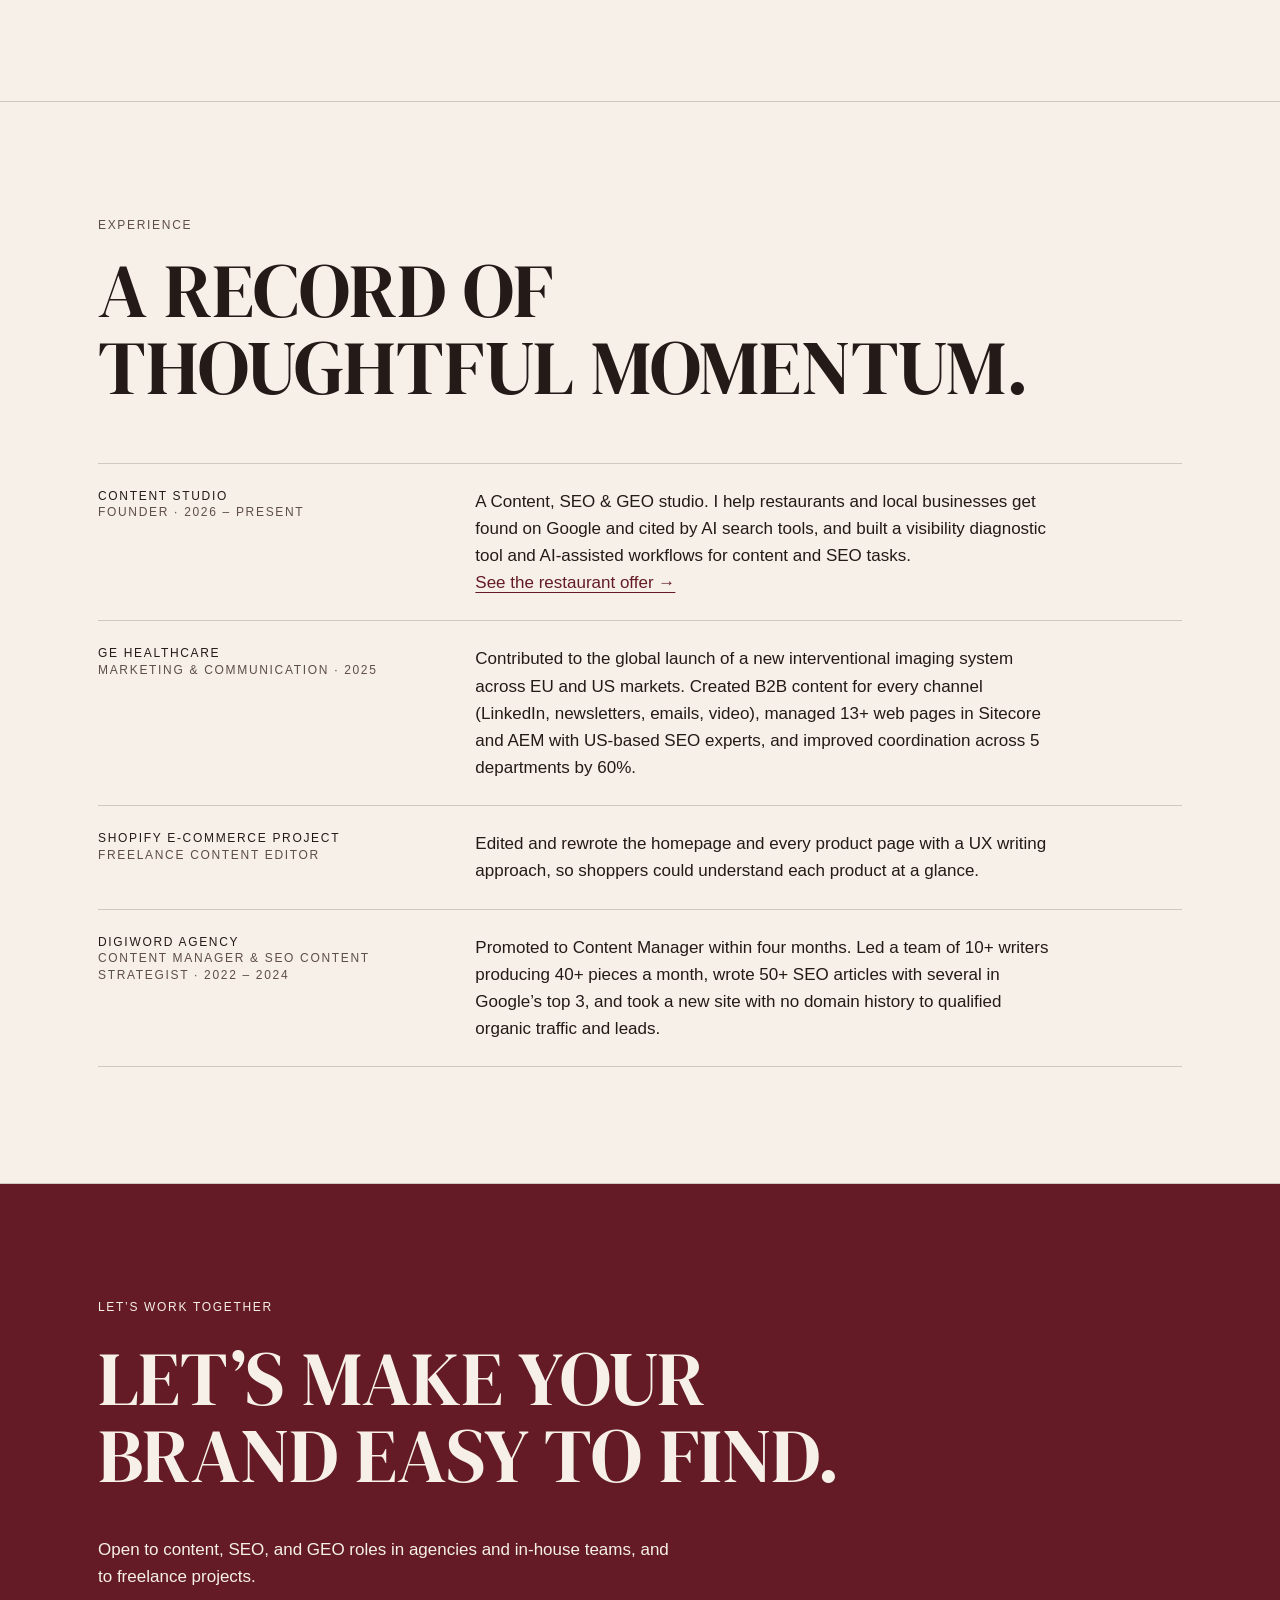
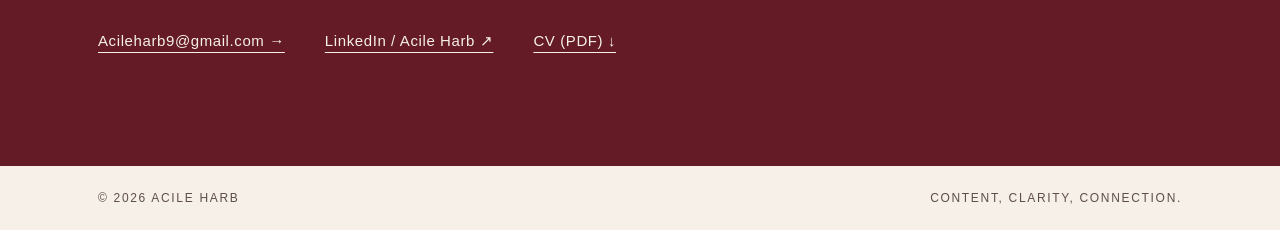
==== commit 959d5ffe: "Couvertures crème et bordeaux en alternance, Reform Society, Google U.S. Co-Authored-By: Claude Opus" ====
--- a/index.html
+++ b/index.html
@@ -16,7 +16,7 @@
 <link rel="preconnect" href="https://fonts.googleapis.com">
 <link rel="stylesheet" href="https://fonts.googleapis.com/css2?family=DM+Serif+Display:ital@0;1&display=swap">
 <link rel="stylesheet" href="https://api.fontshare.com/v2/css?f[]=satoshi@400,500&display=swap">
-<link rel="stylesheet" href="assets/style.css?v=29">
+<link rel="stylesheet" href="assets/style.css?v=30">
 </head>
 <body>
 
@@ -84,7 +84,7 @@
           <p>Keyword research, competitor analysis, and search-led writing that took recipe articles to the top of Google and into AI answers, with almost no backlinks.</p>
           <span class="label go">View case study →</span>
         </div>
-        <div class="cover cover-type tone-sand"><span>#1</span><small>Google US</small></div>
+        <div class="cover cover-type tone-line"><span>#1</span><small>Google U.S.</small></div>
       </a>
 
       <a class="work-item reveal" href="projets/ge-healthcare.html" data-cat="content social">
@@ -95,7 +95,7 @@
           <p>A 13-post LinkedIn series that made a complex imaging problem clear for interventional cardiologists, ahead of a product feature launch.</p>
           <span class="label go">View case study →</span>
         </div>
-        <div class="cover cover-type tone-ink cover-words"><span>LinkedIn</span><small>Campaign</small></div>
+        <div class="cover cover-type tone-wine cover-words"><span>LinkedIn</span><small>Campaign</small></div>
       </a>
 
       <a class="work-item reveal" href="projets/reform-society.html" data-cat="brand social">
@@ -106,7 +106,7 @@
           <p>Naming, positioning, and social activation for a women-only Pilates and wellness space rooted in inclusivity, care, and community.</p>
           <span class="label go">View case study →</span>
         </div>
-        <div class="cover cover-type tone-line cover-words"><span>Reform</span><small>Brand strategy</small></div>
+        <div class="cover cover-type tone-line cover-words"><span>Reform<br>Society</span><small>Brand strategy</small></div>
       </a>
 
       <a class="work-item reveal" href="projets/fujee.html" data-cat="social brand">
@@ -238,6 +238,6 @@
   <div class="wrap"><span>© 2026 Acile Harb</span><span>Content, clarity, connection.</span></div>
 </footer>
 
-<script src="assets/site.js?v=29" defer></script>
+<script src="assets/site.js?v=30" defer></script>
 </body>
 </html>
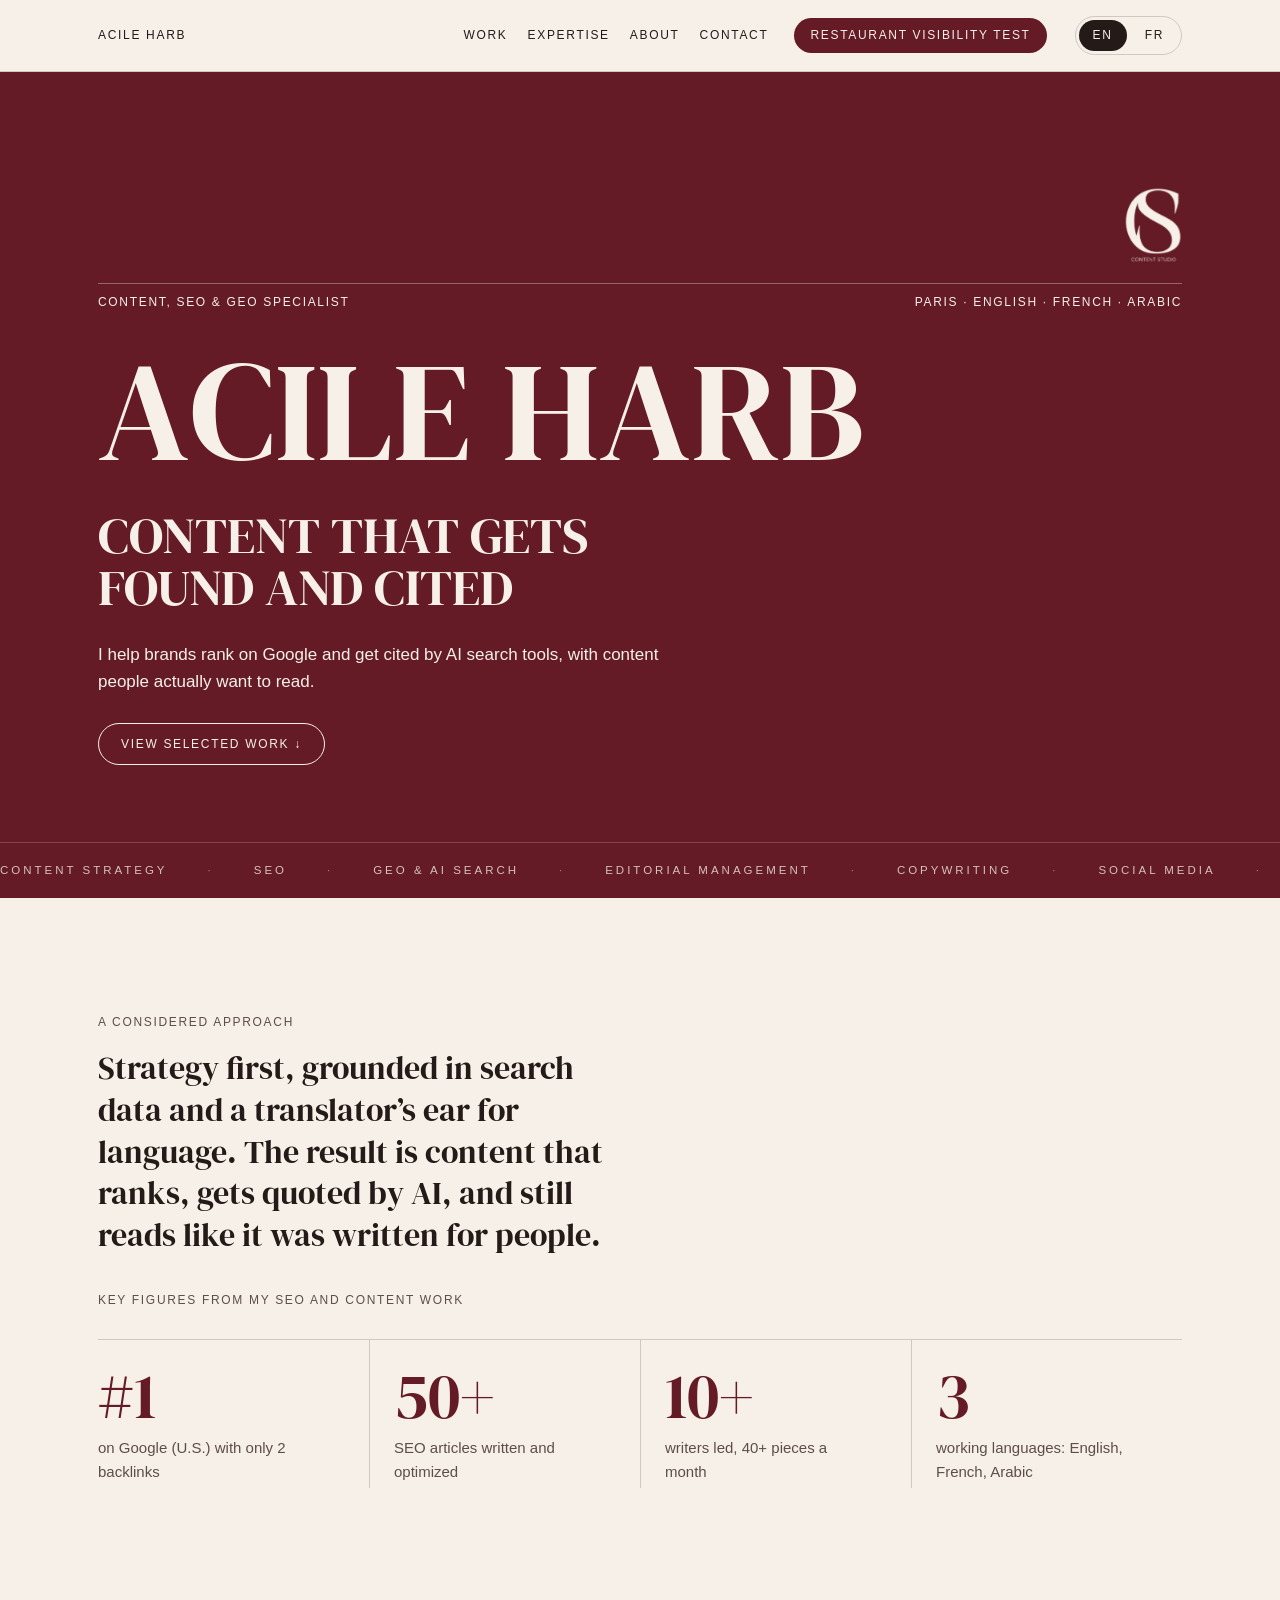
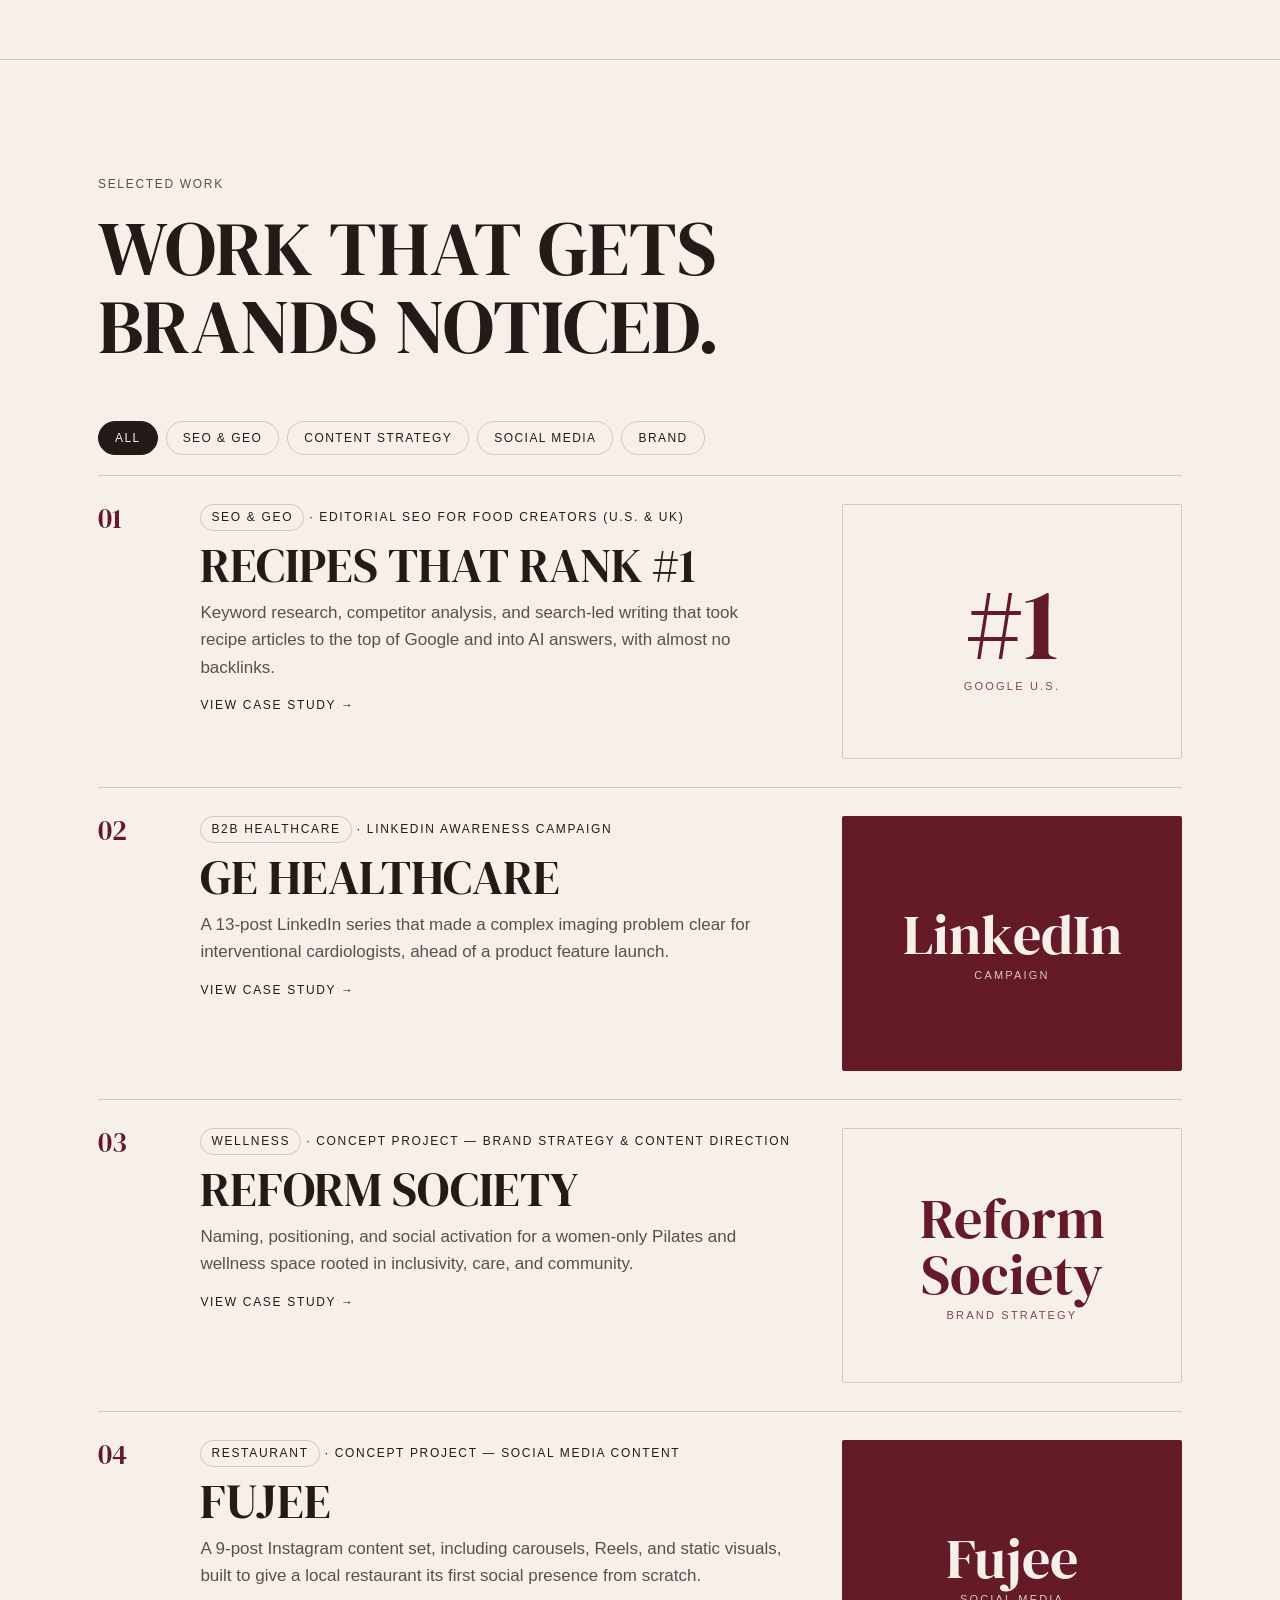
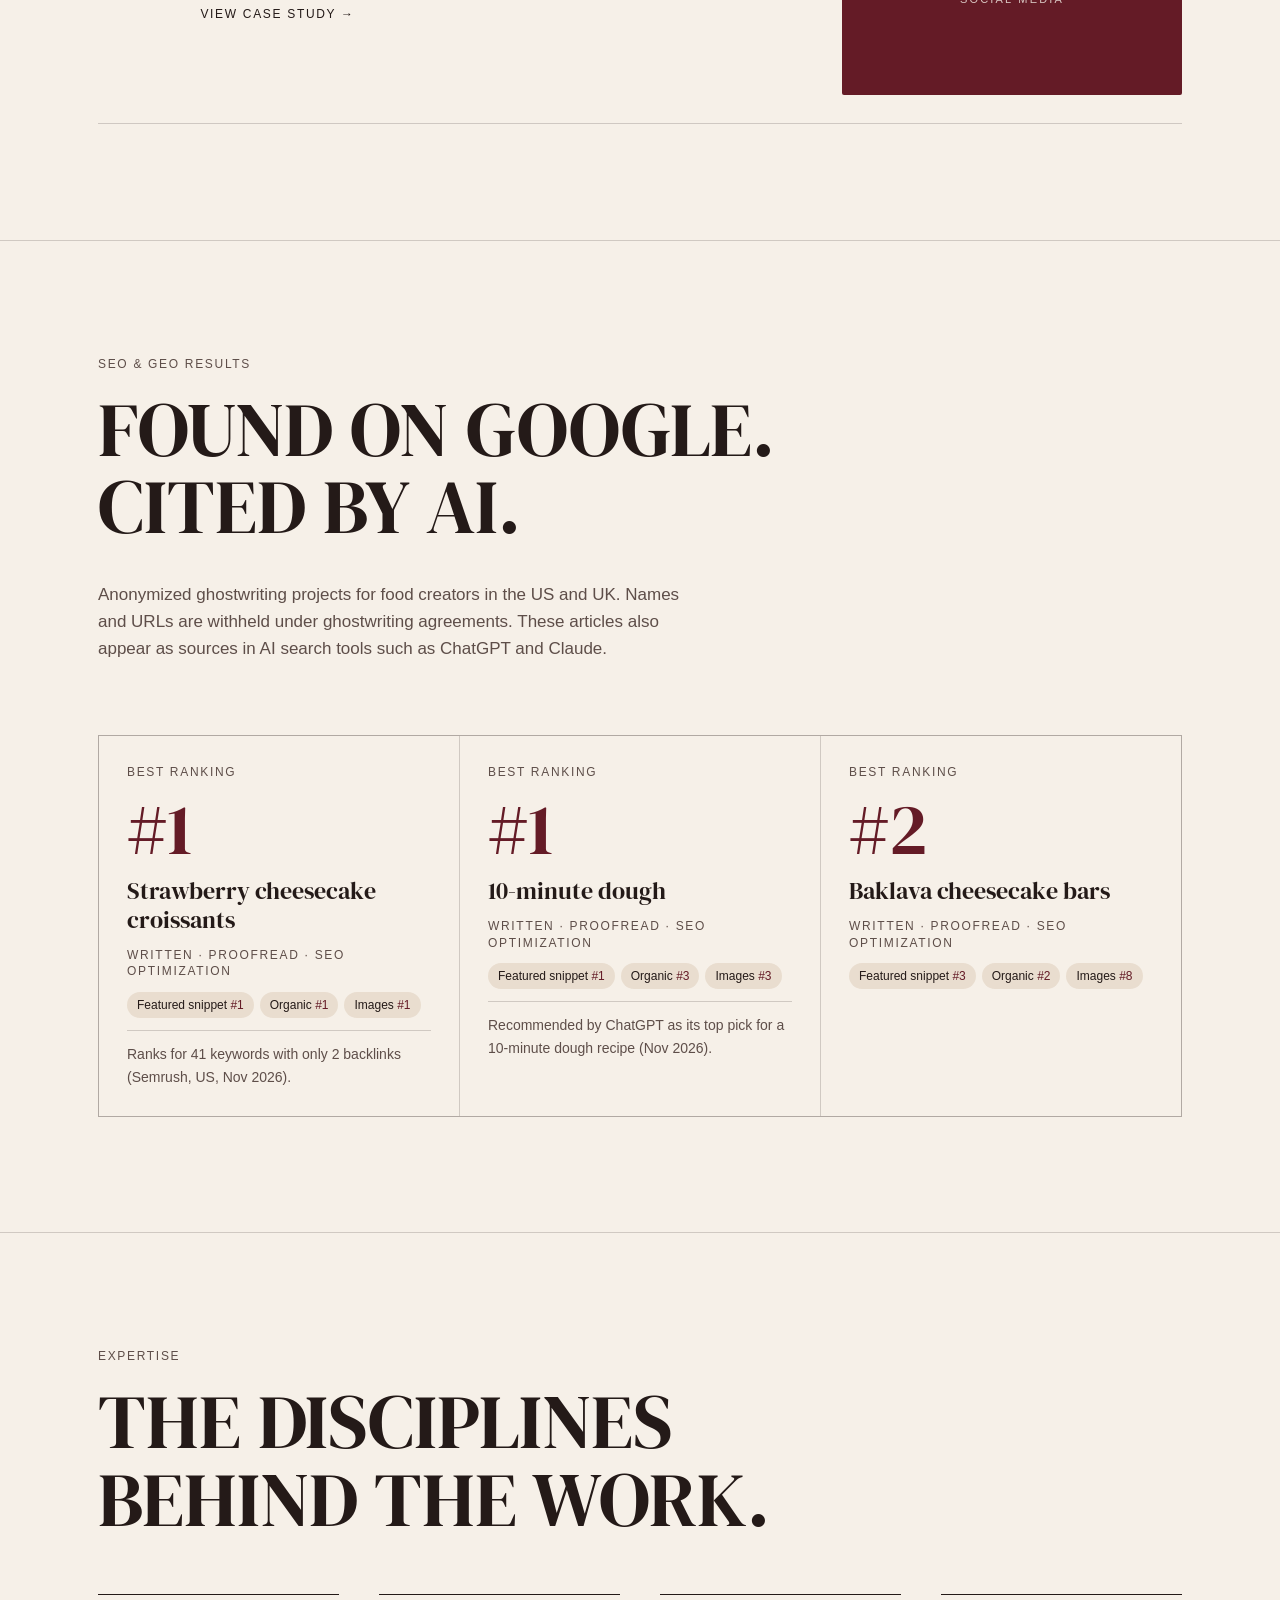
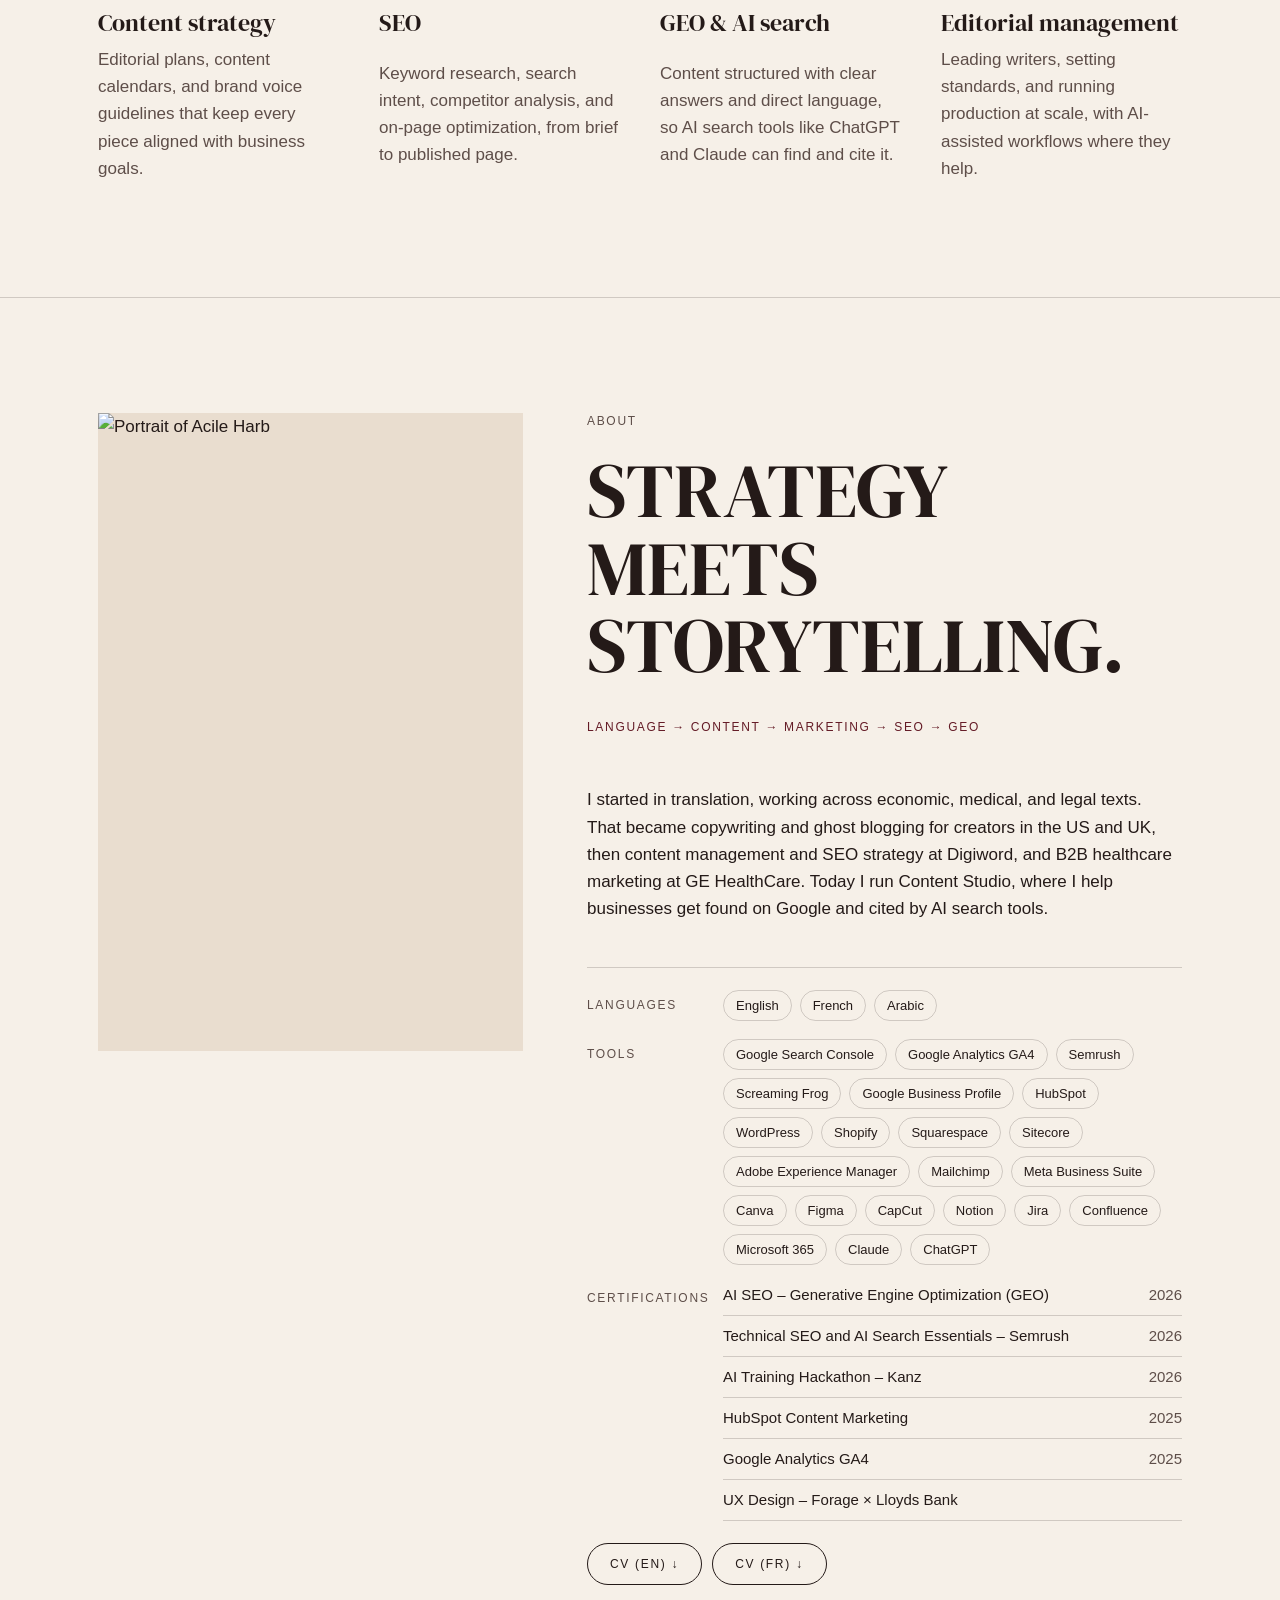
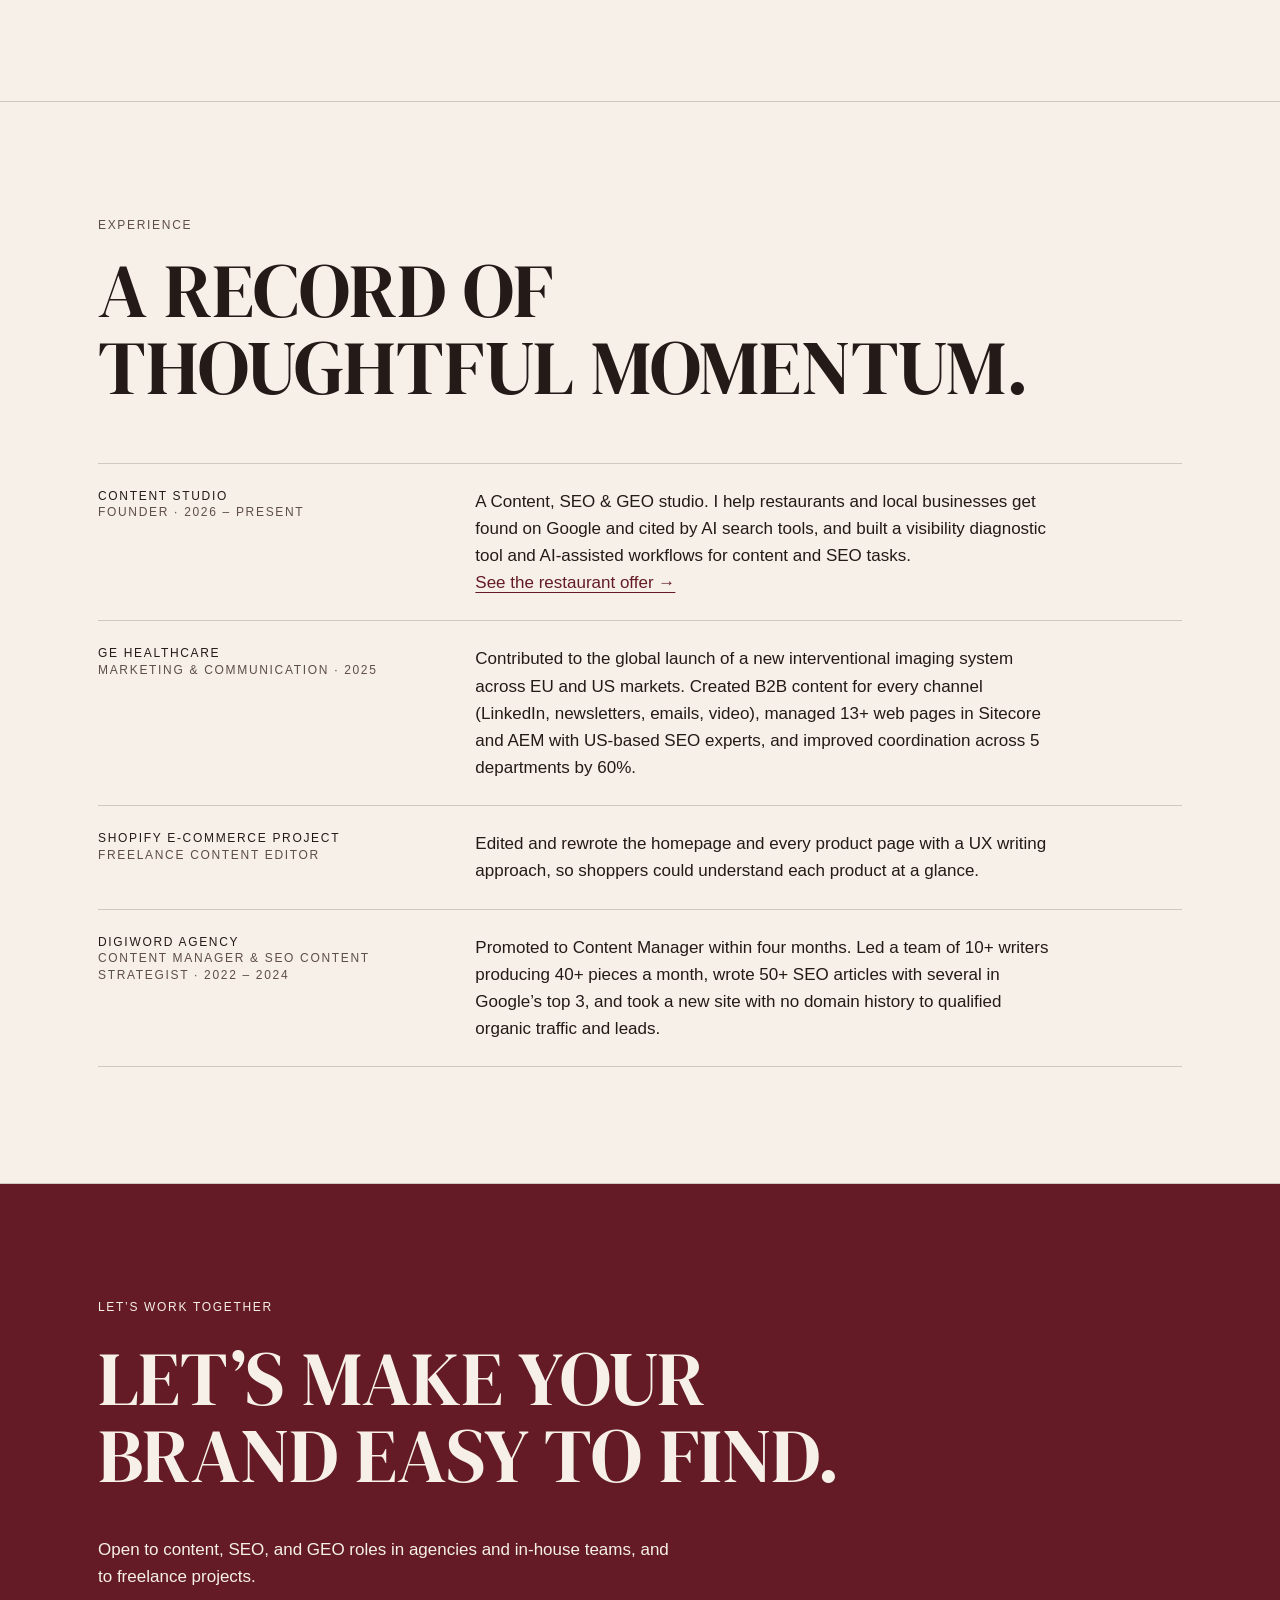
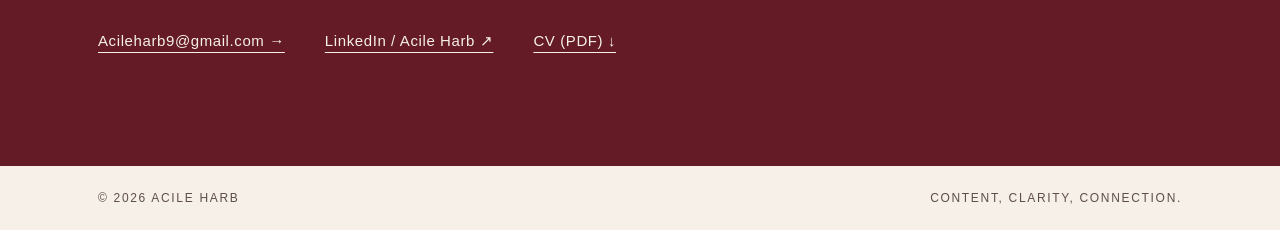
==== commit 12348a25: "U.S. avec points partout Co-Authored-By: Claude Opus 5.5 <noreply@anthropic.com> Claude-Session: htt" ====
--- a/index.html
+++ b/index.html
@@ -52,7 +52,7 @@
     <p class="lede reveal" style="max-width:36ch;--d:.1s">Strategy first, grounded in search data and a translator’s ear for language. The result is content that ranks, gets quoted by AI, and still reads like it was written for people.</p>
     <p class="label muted reveal stats-intro">Key figures from my SEO and content work</p>
     <div class="stats">
-      <div class="stat reveal"><b data-count="1" data-from="9" data-prefix="#">#1</b><span>on Google (US) with only 2 backlinks</span></div>
+      <div class="stat reveal"><b data-count="1" data-from="9" data-prefix="#">#1</b><span>on Google (U.S.) with only 2 backlinks</span></div>
       <div class="stat reveal" style="--d:.08s"><b data-count="50" data-suffix="+">50+</b><span>SEO articles written and optimized</span></div>
       <div class="stat reveal" style="--d:.16s"><b data-count="10" data-suffix="+">10+</b><span>writers led, 40+ pieces a month</span></div>
       <div class="stat reveal" style="--d:.24s"><b data-count="3">3</b><span>working languages: English, French, Arabic</span></div>
@@ -79,7 +79,7 @@
       <a class="work-item reveal" href="projets/seo-editorial.html" data-cat="seo content">
         <span class="num">01</span>
         <div class="meta">
-          <span class="label"><span class="tag">SEO &amp; GEO</span> · Editorial SEO for food creators (US &amp; UK)</span>
+          <span class="label"><span class="tag">SEO &amp; GEO</span> · Editorial SEO for food creators (U.S. &amp; UK)</span>
           <h3>Recipes that rank #1</h3>
           <p>Keyword research, competitor analysis, and search-led writing that took recipe articles to the top of Google and into AI answers, with almost no backlinks.</p>
           <span class="label go">View case study →</span>
